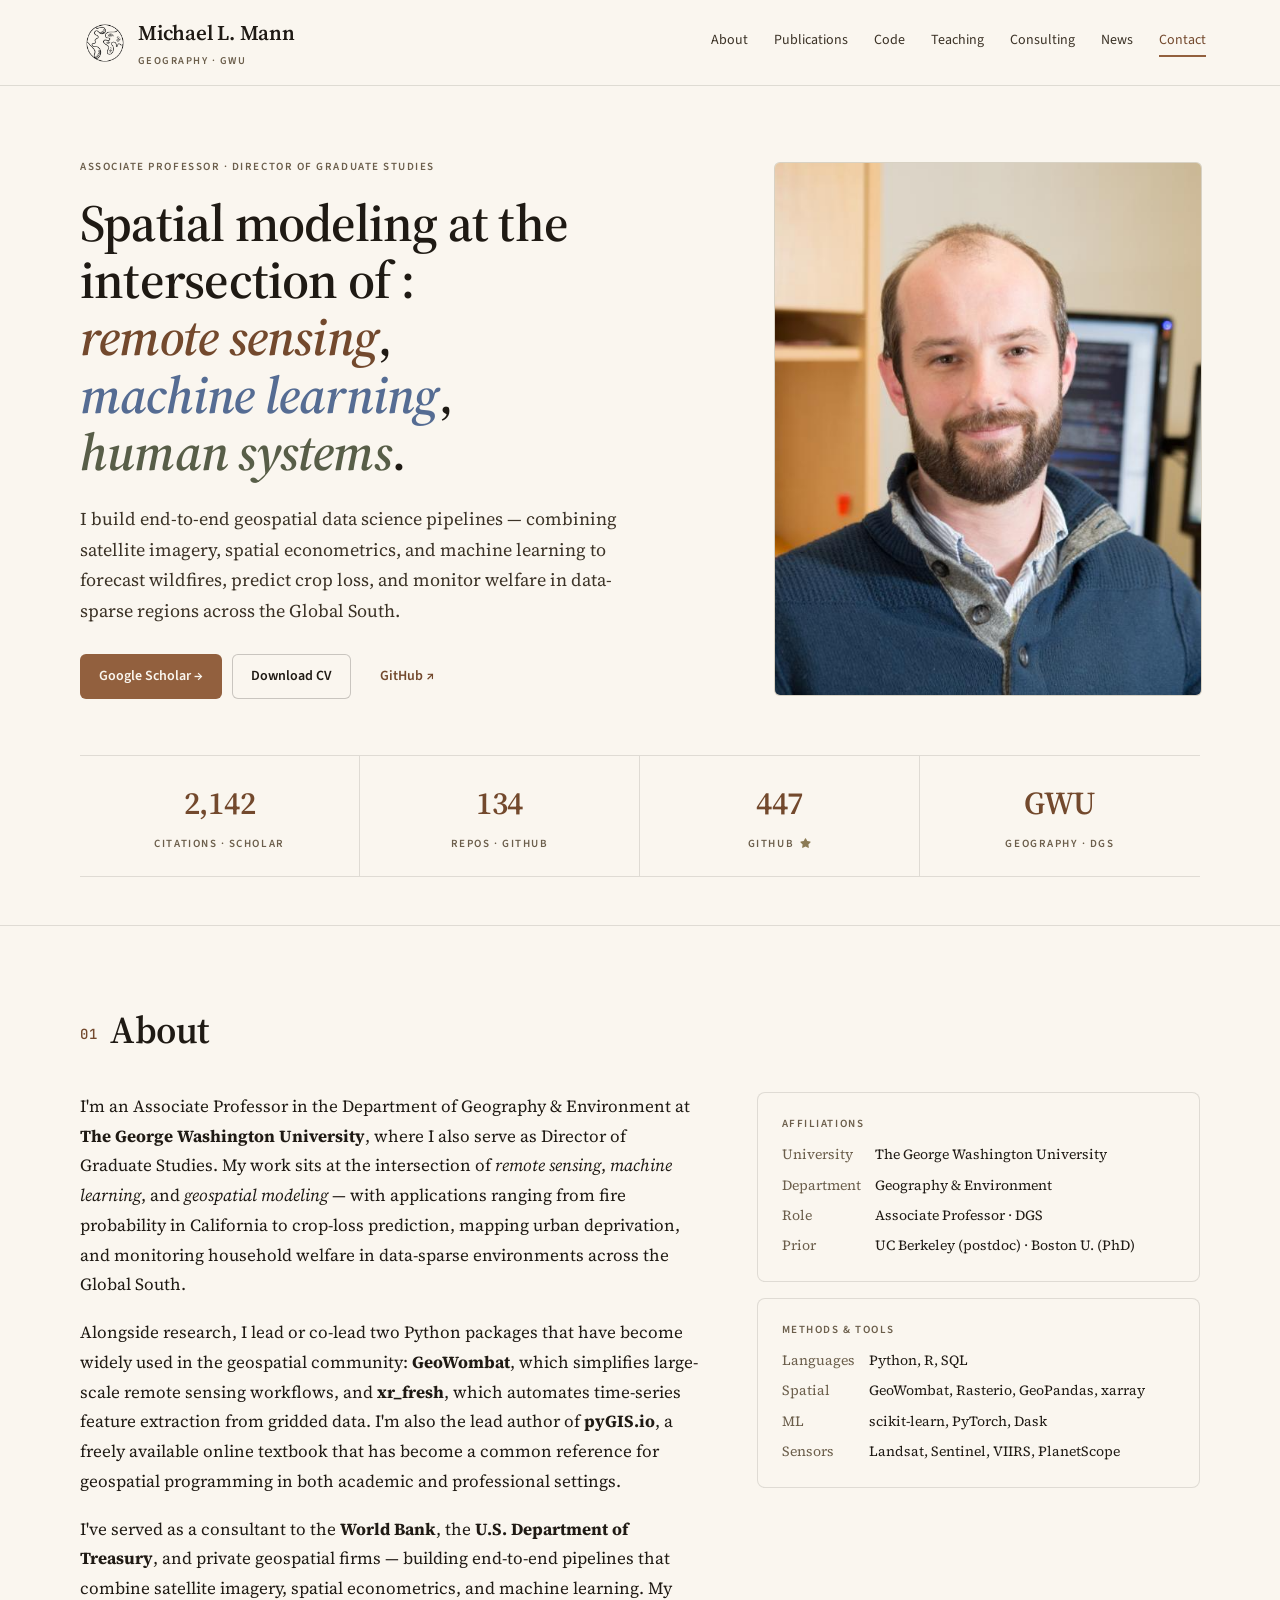
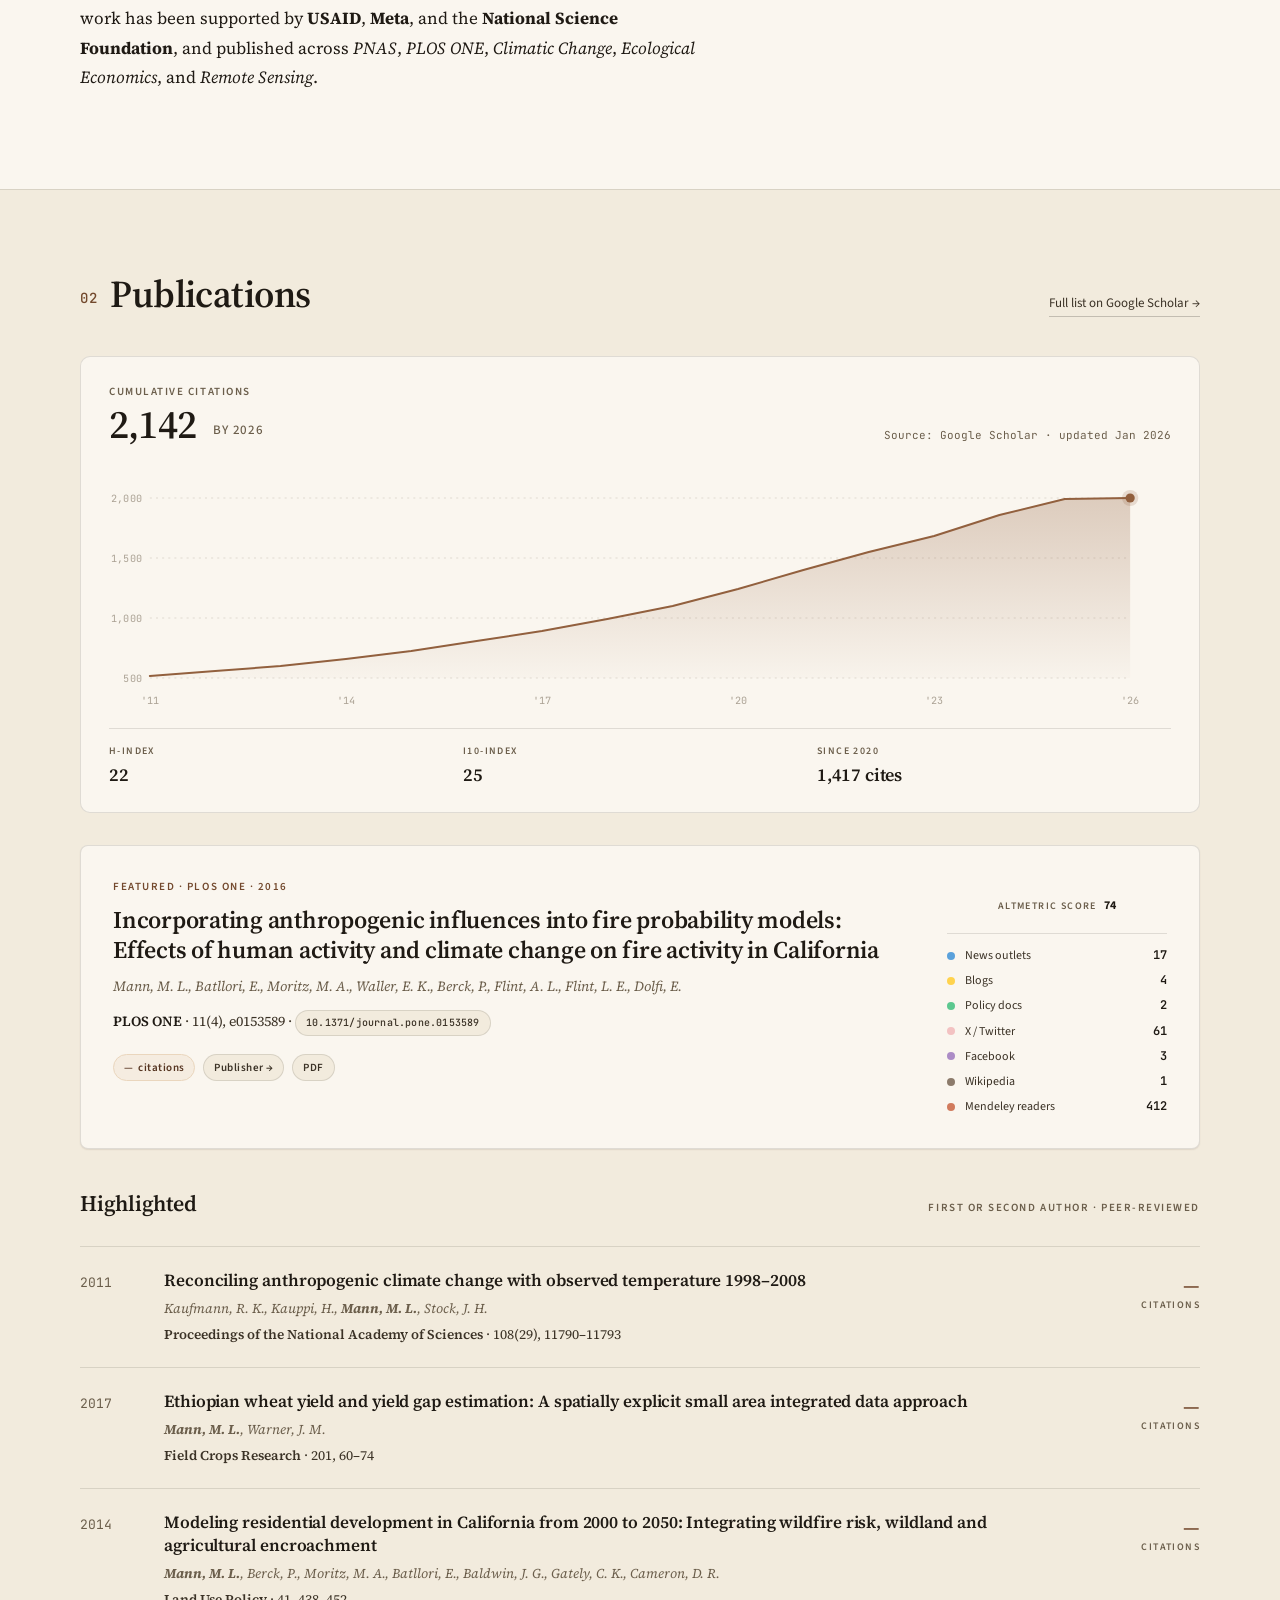
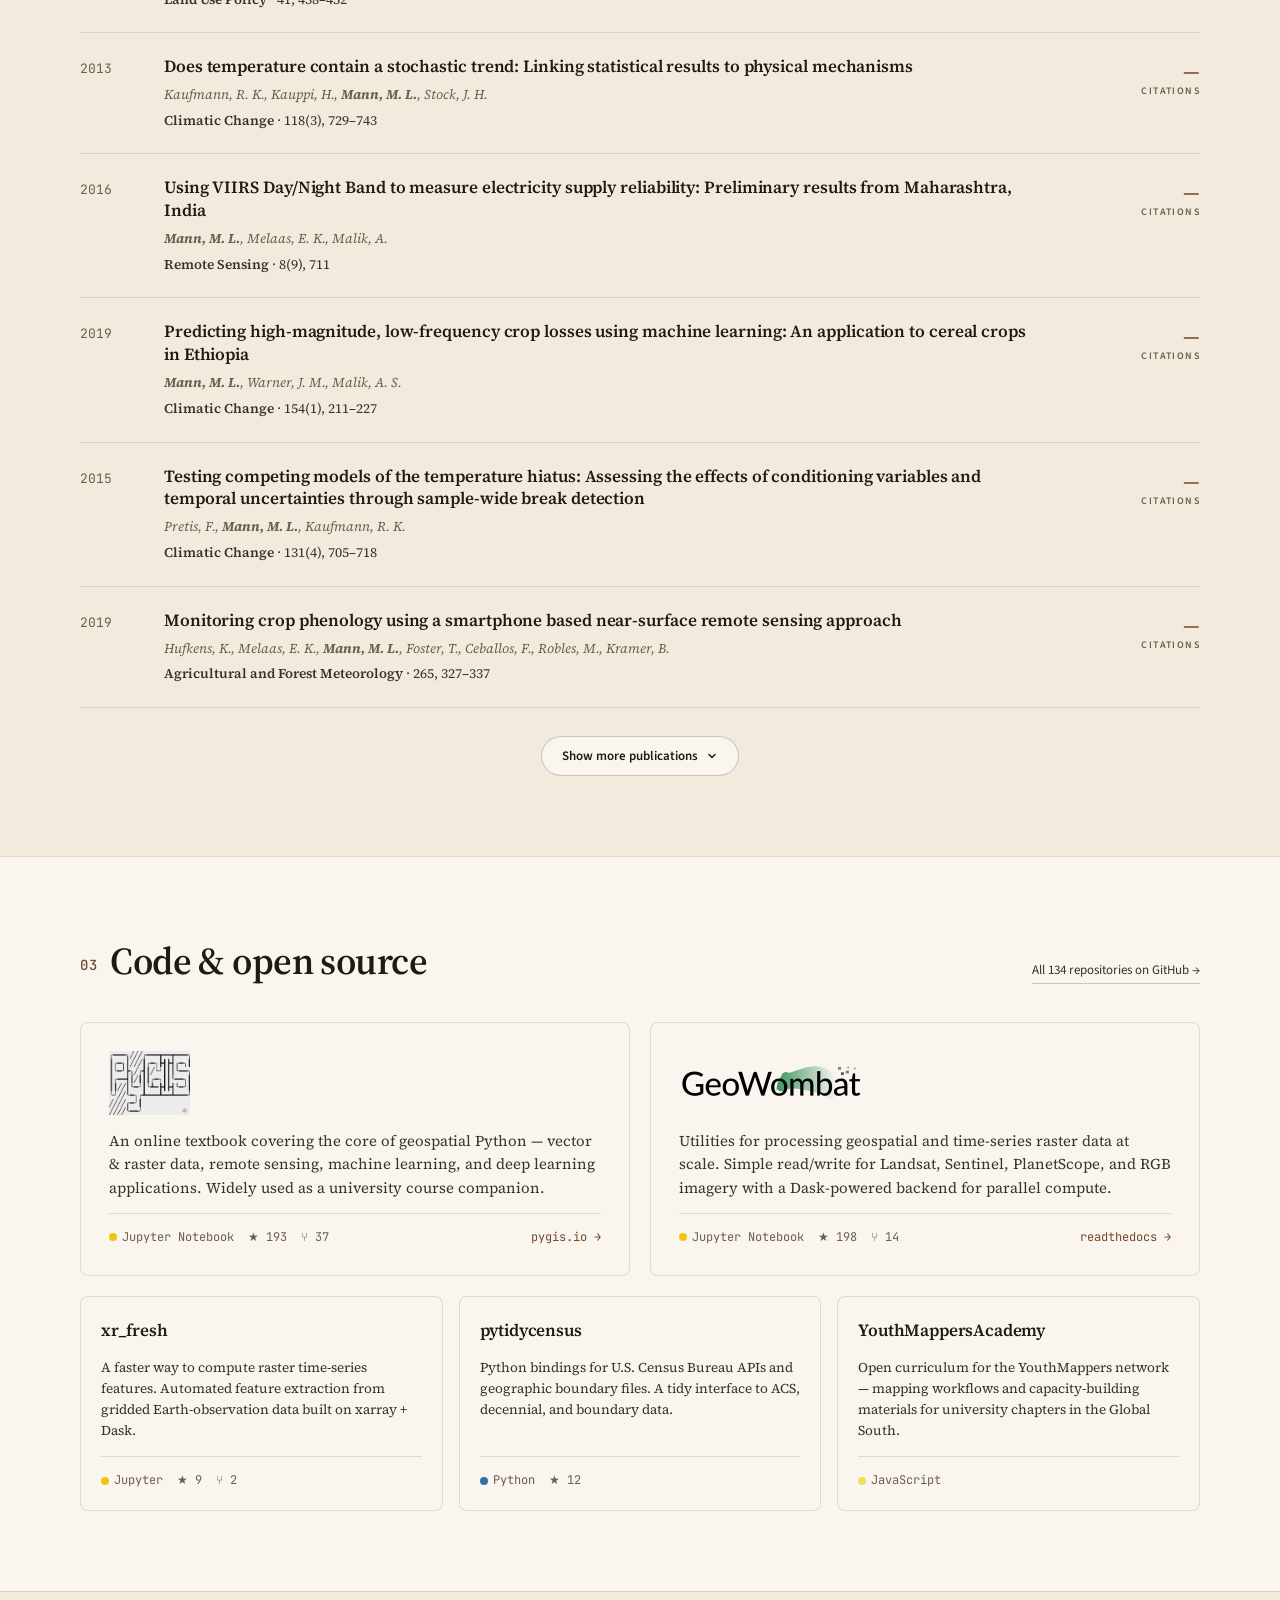
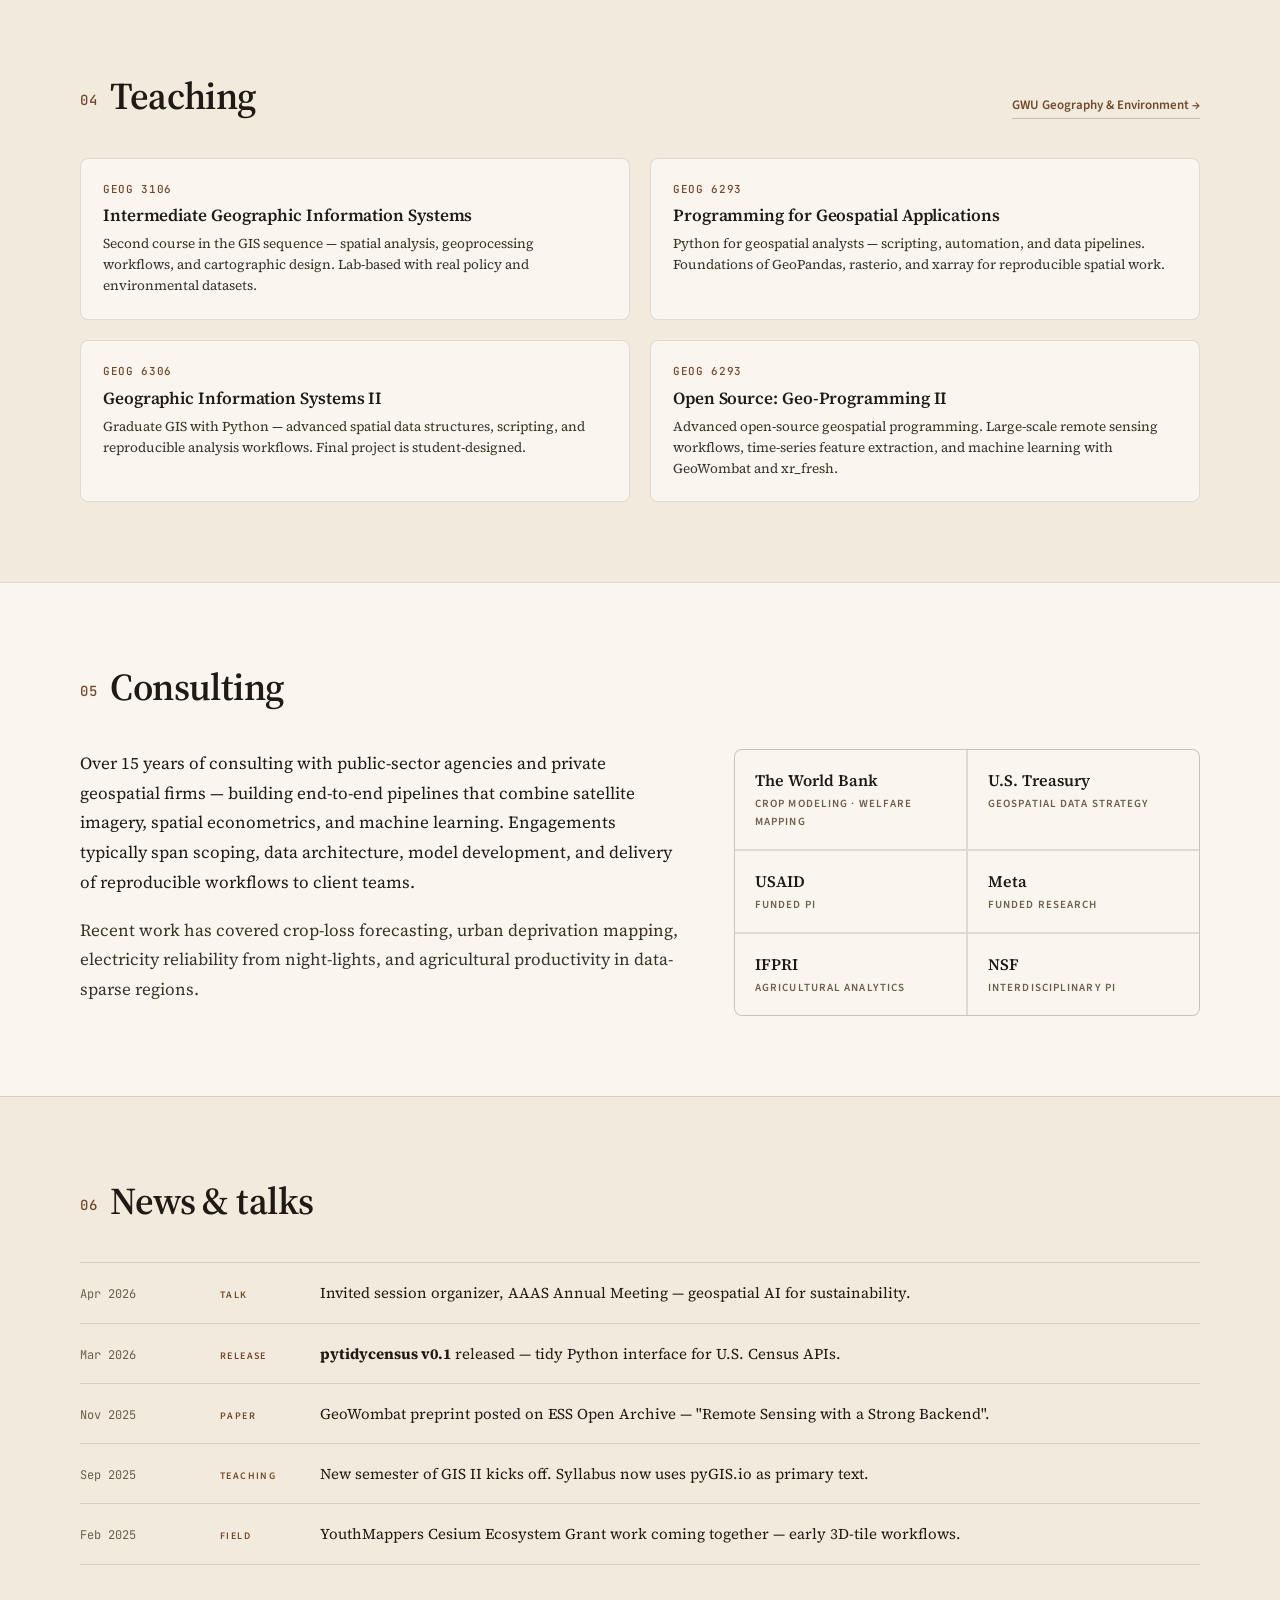
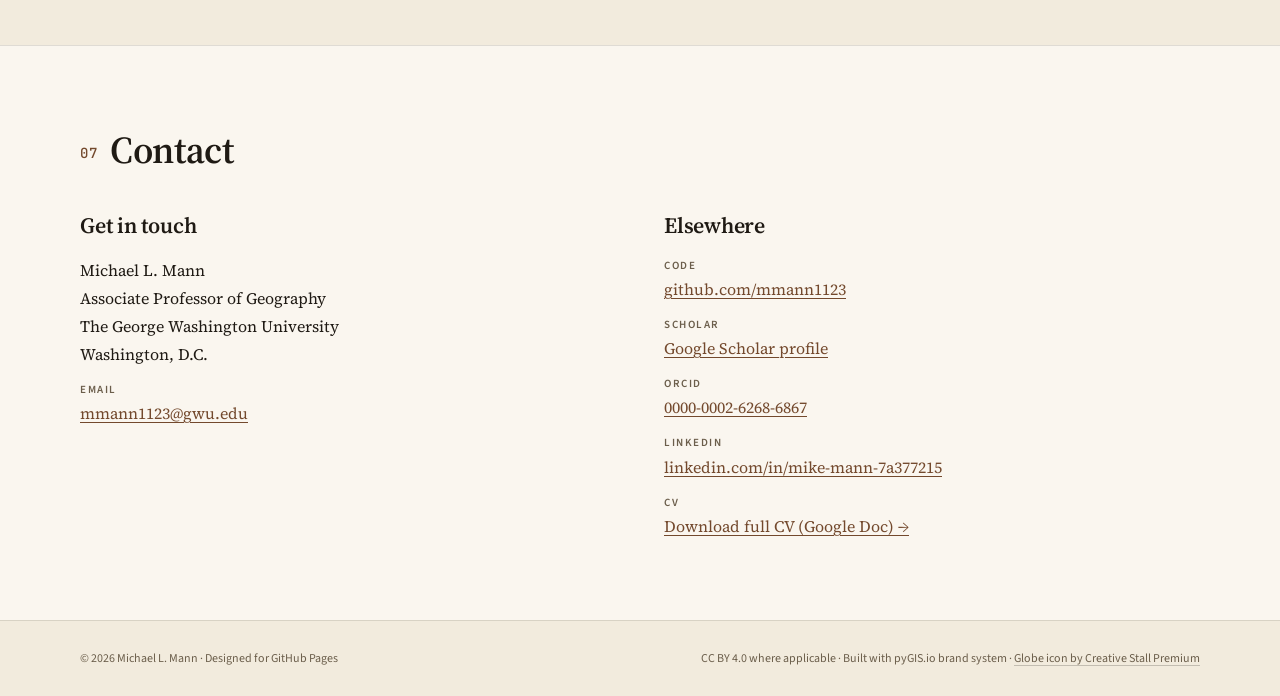
==== index.html @ 8b9b390a "fix title" ====
<!doctype html>
<html lang="en">
<head>
<meta charset="utf-8" />
<title>Michael L. Mann — Geography, GWU</title>
<meta name="viewport" content="width=device-width, initial-scale=1" />
<link rel="stylesheet" href="../colors_and_type.css" />
<link rel="icon" href="../assets/monogram-mm.svg" />
<style>
  html { scroll-behavior: smooth; scroll-padding-top: 80px; }
  body { margin: 0; background: var(--paper); color: var(--ink); }
  .container { max-width: 1120px; margin: 0 auto; padding: 0 32px; }

  /* --- Nav --- */
  header.site {
    position: sticky; top: 0; z-index: 20;
    background: rgba(250,246,239,0.92); backdrop-filter: blur(8px);
    border-bottom: 1px solid var(--border-1);
  }
  header.site .inner { display: flex; align-items: center; justify-content: space-between; padding: 16px 0 16px 12px; }
  .brand { font-family: var(--font-serif); font-weight: 600; font-size: 21px; letter-spacing: -0.01em; white-space: nowrap; display: inline-flex; align-items: center; gap: 14px; }
  .brand-globe { flex: none; color: var(--terracotta-600); }
  .brand small { display: block; font-family: var(--font-sans); font-size: 10.5px; letter-spacing: 0.14em; text-transform: uppercase; color: var(--fg-3); font-weight: 600; margin-top: 3px; }
  nav.primary { display: flex; gap: 26px; font-family: var(--font-sans); font-size: 14px; }
  nav.primary a { color: var(--ink-2); text-decoration: none; padding-bottom: 4px; border-bottom: 2px solid transparent; transition: color 160ms ease, border-color 160ms ease; }
  nav.primary a:hover { color: var(--brand); border-bottom-color: var(--brand); }
  nav.primary a.is-active { color: var(--terracotta-600); border-bottom-color: var(--terracotta-500); }

  /* --- Nav toggle (mobile burger) --- */
  .nav-toggle { display: none; background: transparent; border: 1px solid var(--border-2); border-radius: 6px; width: 40px; height: 40px; padding: 0; cursor: pointer; flex-direction: column; align-items: center; justify-content: center; gap: 5px; transition: background 140ms ease, border-color 140ms ease; }
  .nav-toggle:hover { background: var(--paper-2); border-color: var(--terracotta-300); }
  .nav-toggle-bar { display: block; width: 18px; height: 1.8px; background: var(--ink); border-radius: 2px; transition: transform 200ms ease, opacity 160ms ease; transform-origin: center; }
  .nav-toggle[aria-expanded="true"] .nav-toggle-bar:nth-child(1) { transform: translateY(6.8px) rotate(45deg); }
  .nav-toggle[aria-expanded="true"] .nav-toggle-bar:nth-child(2) { opacity: 0; }
  .nav-toggle[aria-expanded="true"] .nav-toggle-bar:nth-child(3) { transform: translateY(-6.8px) rotate(-45deg); }

  /* --- Hero --- */
  .hero { padding: 72px 0 48px; position: relative; overflow: hidden; }
  .hero-grid { display: grid; grid-template-columns: 1.5fr 1fr; gap: 56px; align-items: center; }
  .eyebrow { font-family: var(--font-sans); font-size: 11px; letter-spacing: 0.14em; text-transform: uppercase; color: var(--fg-3); font-weight: 600; margin-bottom: 18px; }
  .hero h1 { font-family: var(--font-serif); font-weight: 600; font-size: 52px; line-height: 1.1; letter-spacing: -0.015em; margin: 0 0 24px; max-width: 640px; }
  .hero h1 em { font-style: italic; color: var(--terracotta-600); }
  .hero h1 em.moss { color: var(--moss-500); }
  .hero .lead { font-family: var(--font-serif); font-size: 18px; line-height: 1.7; color: var(--ink-2); max-width: 560px; margin: 0 0 28px; }
  .cta-row { display: flex; gap: 10px; flex-wrap: wrap; }
  .btn { display: inline-flex; align-items: center; gap: 8px; font-family: var(--font-sans); font-weight: 600; font-size: 14px; padding: 10px 18px; border-radius: 6px; cursor: pointer; border: 1px solid transparent; text-decoration: none; white-space: nowrap; transition: all 140ms ease; }
  .btn.primary { background: var(--terracotta-500); color: var(--paper); }
  .btn.primary:hover { background: var(--terracotta-600); }
  .btn.secondary { background: var(--paper); color: var(--ink); border-color: var(--border-2); }
  .btn.secondary:hover { background: var(--paper-2); }
  .btn.ghost { background: transparent; color: var(--terracotta-600); }

  .portrait {
    width: 100%; aspect-ratio: 4/5; background: var(--paper-2); border: 1px solid var(--border-1);
    border-radius: 6px; position: relative; overflow: hidden;
  }
  .portrait img { width: 100%; height: 100%; object-fit: cover; object-position: center 25%; display: block; }

  /* Hero stats strip */
  .stats { display: grid; grid-template-columns: repeat(4, 1fr); gap: 0; border-top: 1px solid var(--border-1); border-bottom: 1px solid var(--border-1); margin-top: 56px; }
  .stat { padding: 22px 0; border-right: 1px solid var(--border-1); text-align: center; }
  .stat:last-child { border-right: 0; }
  .stat .n { font-family: var(--font-serif); font-weight: 600; font-size: 32px; color: var(--terracotta-600); letter-spacing: -0.01em; }
  .stat .l { font-family: var(--font-sans); font-size: 11px; letter-spacing: 0.14em; text-transform: uppercase; color: var(--fg-3); font-weight: 600; margin-top: 4px; display: inline-flex; align-items: center; gap: 6px; justify-content: center; }

  /* --- Section scaffold --- */
  section.band { padding: 80px 0; border-top: 1px solid var(--border-1); }
  section.band.alt { background: var(--paper-2); }
  .section-head { display: flex; align-items: baseline; justify-content: space-between; margin-bottom: 36px; gap: 24px; flex-wrap: wrap; }
  .section-head h2 { font-family: var(--font-serif); font-weight: 600; font-size: 38px; letter-spacing: -0.015em; margin: 0; }
  .section-head h2 .num { font-family: var(--font-mono); font-size: 14px; color: var(--terracotta-600); font-weight: 500; margin-right: 12px; vertical-align: middle; letter-spacing: 0.08em; }
  .section-head .sublink { font-family: var(--font-sans); font-size: 13px; color: var(--ink-2); text-decoration: none; border-bottom: 1px solid var(--border-2); padding-bottom: 2px; }

  /* --- About --- */
  .about-grid { display: grid; grid-template-columns: 1.4fr 1fr; gap: 56px; }
  .about p { font-family: var(--font-serif); font-size: 17px; line-height: 1.75; color: var(--ink); }
  .about p + p { margin-top: 18px; }
  .about aside { background: var(--paper); border: 1px solid var(--border-1); border-radius: 8px; padding: 24px; }
  .about aside h4 { font-family: var(--font-sans); font-size: 11px; letter-spacing: 0.14em; text-transform: uppercase; color: var(--fg-3); margin: 0 0 12px; font-weight: 600; }
  .about aside dl { margin: 0; display: grid; grid-template-columns: auto 1fr; gap: 8px 14px; font-family: var(--font-serif); font-size: 14px; }
  .about aside dt { color: var(--fg-3); white-space: nowrap; }
  .about aside dd { margin: 0; color: var(--ink); }
  .about aside + aside { margin-top: 16px; }

  /* --- Featured paper --- */
  .featured-paper {
    background: var(--paper); border: 1px solid var(--border-1); border-radius: 8px;
    padding: 32px; display: grid; grid-template-columns: 1fr 220px; gap: 32px; align-items: start;
    box-shadow: var(--shadow-1);
  }
  .altmetric-panel { display: flex; flex-direction: column; align-items: center; gap: 10px; padding-top: 4px; }
  .altmetric-panel .altmetric-embed { display: flex; justify-content: center; }
  .altmetric-panel .altmetric-cap { text-align: center; font-family: var(--font-sans); font-size: 10px; letter-spacing: 0.14em; text-transform: uppercase; color: var(--fg-3); margin-top: 4px; font-weight: 600; }
  .altmetric-panel .altmetric-cap b { color: var(--ink); font-weight: 700; font-size: 12px; letter-spacing: 0; margin-left: 4px; }
  .altmetric-break { list-style: none; margin: 8px 0 0; padding: 12px 0 0; width: 100%; border-top: 1px solid var(--border-1); display: flex; flex-direction: column; gap: 6px; }
  .altmetric-break li { display: grid; grid-template-columns: 10px 1fr auto; align-items: center; gap: 8px; font-family: var(--font-sans); font-size: 12px; color: var(--ink-2); }
  .altmetric-break .dot { width: 8px; height: 8px; border-radius: 50%; display: block; }
  .altmetric-break b { font-family: var(--font-mono); font-size: 12px; color: var(--ink); font-weight: 600; }
  .paper-meta { font-family: var(--font-sans); font-size: 11px; letter-spacing: 0.14em; text-transform: uppercase; color: var(--terracotta-600); font-weight: 600; margin-bottom: 10px; }
  .paper-title { font-family: var(--font-serif); font-weight: 600; font-size: 24px; line-height: 1.25; color: var(--ink); margin: 0 0 10px; letter-spacing: -0.01em; }
  .paper-authors { font-family: var(--font-serif); font-style: italic; font-size: 14px; color: var(--ink-3); margin-bottom: 12px; }
  .paper-venue { font-family: var(--font-serif); font-size: 14px; color: var(--ink-2); margin-bottom: 18px; }
  .paper-venue b { color: var(--ink); font-weight: 600; }
  .paper-actions { display: flex; gap: 8px; flex-wrap: wrap; }
  .pill { display: inline-flex; align-items: center; gap: 5px; padding: 4px 10px; border-radius: 999px; font-family: var(--font-sans); font-size: 11px; font-weight: 600; letter-spacing: 0.04em; border: 1px solid var(--border-1); background: var(--paper-2); color: var(--ink-2); text-decoration: none; }
  .pill.cite { background: var(--terracotta-50); color: var(--terracotta-700); border-color: var(--terracotta-100); }
  .pill.doi { font-family: var(--font-mono); font-weight: 500; font-size: 10px; letter-spacing: 0.02em; }

  /* Altmetric "donut" placeholder */
  .altmetric {
    width: 120px; height: 120px; margin: 0 auto;
    border-radius: 50%;
    background:
      conic-gradient(
        var(--terracotta-500) 0deg 95deg,
        var(--moss-500) 95deg 180deg,
        var(--ochre-300) 180deg 255deg,
        var(--clay-500) 255deg 315deg,
        var(--ink-3) 315deg 360deg
      );
    display: grid; place-items: center; position: relative;
  }
  .altmetric::after {
    content: ''; position: absolute; inset: 18px; border-radius: 50%; background: var(--paper);
  }
  .altmetric .score { position: relative; font-family: var(--font-serif); font-weight: 600; font-size: 26px; color: var(--ink); letter-spacing: -0.02em; }
  .altmetric-cap { text-align: center; font-family: var(--font-sans); font-size: 10px; letter-spacing: 0.14em; text-transform: uppercase; color: var(--fg-3); margin-top: 8px; font-weight: 600; }

  /* Citations chart */
  .cites-chart-wrap { background: var(--paper); border: 1px solid var(--border-1); border-radius: 10px; padding: 26px 28px 22px; margin-bottom: 32px; }
  .cites-chart-head { display: flex; justify-content: space-between; align-items: flex-end; margin-bottom: 14px; gap: 20px; }
  .cites-chart-eyebrow { font-family: var(--font-sans); font-size: 11px; letter-spacing: 0.14em; text-transform: uppercase; color: var(--fg-3); font-weight: 600; margin-bottom: 4px; }
  .cites-chart-total { font-family: var(--font-serif); font-weight: 600; font-size: 40px; color: var(--ink); letter-spacing: -0.02em; line-height: 1; }
  .cites-chart-total span { font-family: var(--font-sans); font-weight: 500; font-size: 13px; color: var(--fg-3); letter-spacing: 0.06em; text-transform: uppercase; margin-left: 10px; vertical-align: 4px; }
  .cites-chart-note { font-family: var(--font-mono); font-size: 11px; color: var(--fg-3); text-align: right; }
  .cites-chart { width: 100%; height: 260px; display: block; color: var(--ink-3); }
  .cites-chart-foot { display: grid; grid-template-columns: repeat(3, 1fr); gap: 0; border-top: 1px solid var(--border-1); padding-top: 14px; margin-top: 10px; }
  .cites-chart-foot .mile { display: flex; flex-direction: column; gap: 2px; }
  .cites-chart-foot .mile-n { font-family: var(--font-sans); font-size: 10px; letter-spacing: 0.14em; text-transform: uppercase; color: var(--fg-3); font-weight: 600; }
  .cites-chart-foot .mile-v { font-family: var(--font-serif); font-weight: 600; font-size: 18px; color: var(--ink); letter-spacing: -0.01em; }

  /* Publication list */
  .pub-list { margin-top: 28px; display: flex; flex-direction: column; gap: 0; border-top: 1px solid var(--border-1); }
  .pub { display: grid; grid-template-columns: 60px 1fr 140px; gap: 24px; padding: 22px 0; border-bottom: 1px solid var(--border-1); align-items: start; }
  .pub .yr { font-family: var(--font-mono); font-size: 13px; color: var(--fg-3); padding-top: 4px; }
  .pub .tt { font-family: var(--font-serif); font-weight: 600; font-size: 17px; line-height: 1.35; color: var(--ink); margin: 0 0 6px; letter-spacing: -0.005em; }
  .pub .tt a { color: inherit; text-decoration: none; border-bottom: 1px solid transparent; }
  .pub .tt a:hover { border-bottom-color: var(--terracotta-500); }
  .pub .au { font-family: var(--font-serif); font-style: italic; font-size: 13.5px; color: var(--ink-3); margin-bottom: 4px; }
  .pub .vn { font-family: var(--font-serif); font-size: 13.5px; color: var(--ink-2); }
  .pub .vn b { font-weight: 600; }
  .pub .right { text-align: right; display: flex; flex-direction: column; gap: 8px; align-items: flex-end; font-family: var(--font-sans); font-size: 12px; color: var(--ink-2); }
  .pub .right .cites { font-family: var(--font-serif); font-weight: 600; font-size: 20px; color: var(--terracotta-600); letter-spacing: -0.01em; }
  .pub .right .cites-l { font-size: 10px; letter-spacing: 0.14em; text-transform: uppercase; color: var(--fg-3); font-weight: 600; margin-top: -4px; }
  .pub .right .am { width: 28px; height: 28px; border-radius: 50%; background: conic-gradient(var(--terracotta-500) 0 40%, var(--moss-500) 40% 70%, var(--ochre-300) 70% 100%); position: relative; }
  .pub .right .am::after { content: ''; position: absolute; inset: 5px; border-radius: 50%; background: var(--paper); }

  /* --- Code / projects --- */
  .code-hero { display: grid; grid-template-columns: 1fr 1fr; gap: 20px; margin-bottom: 20px; }
  .proj-card { background: var(--paper); border: 1px solid var(--border-1); border-radius: 8px; padding: 24px; display: flex; flex-direction: column; gap: 14px; transition: transform 140ms ease, box-shadow 140ms ease; }
  .proj-card:hover { transform: translateY(-2px); box-shadow: var(--shadow-2); }
  .proj-card.feat { grid-row: span 1; padding: 28px; }
  .proj-logo { height: 64px; display: flex; align-items: center; }
  .proj-logo img { max-height: 64px; max-width: 240px; }
  .proj-name { font-family: var(--font-serif); font-weight: 600; font-size: 22px; letter-spacing: -0.01em; color: var(--ink); }
  .proj-desc { font-family: var(--font-serif); font-size: 15px; line-height: 1.55; color: var(--ink-2); }
  .proj-meta { display: flex; gap: 14px; font-family: var(--font-mono); font-size: 12px; color: var(--ink-3); border-top: 1px solid var(--border-1); padding-top: 14px; margin-top: auto; }
  .proj-meta .met { display: inline-flex; align-items: center; gap: 5px; }
  .proj-meta svg { color: var(--ochre-400); }
  .lang-dot { width: 8px; height: 8px; border-radius: 50%; display: inline-block; }
  .proj-grid { display: grid; grid-template-columns: repeat(3, 1fr); gap: 16px; }
  .proj-grid .proj-card { padding: 20px; }
  .proj-grid .proj-name { font-size: 17px; }
  .proj-grid .proj-desc { font-size: 13.5px; }

  /* --- Teaching --- */
  .teaching-link .sublink { color: var(--terracotta-600); font-family: var(--font-sans); font-size: 13px; font-weight: 600; }
  .teaching-link .course { transition: transform 140ms ease, box-shadow 140ms ease, border-color 140ms ease; }
  .teaching-link:hover .course { border-color: var(--terracotta-300); box-shadow: var(--shadow-1); }
  .teaching-link:hover h2 { color: var(--terracotta-600); }
  .teach-grid { display: grid; grid-template-columns: repeat(2, 1fr); gap: 20px; }
  .course { padding: 22px; border: 1px solid var(--border-1); border-radius: 8px; background: var(--paper); }
  .course .code { font-family: var(--font-mono); font-size: 11px; color: var(--terracotta-600); letter-spacing: 0.06em; margin-bottom: 6px; font-weight: 500; }
  .course h4 { font-family: var(--font-serif); font-weight: 600; font-size: 17px; color: var(--ink); margin: 0 0 8px; letter-spacing: -0.005em; }
  .course p { font-family: var(--font-serif); font-size: 13.5px; line-height: 1.55; color: var(--ink-2); margin: 0; }

  /* --- Consulting --- */
  .consult-grid { display: grid; grid-template-columns: 1.3fr 1fr; gap: 48px; align-items: start; }
  .clients { display: grid; grid-template-columns: repeat(2, 1fr); gap: 2px; background: var(--border-1); border: 1px solid var(--border-1); border-radius: 8px; overflow: hidden; }
  .client { background: var(--paper); padding: 18px 20px; }
  .client .org { font-family: var(--font-serif); font-weight: 600; font-size: 16px; color: var(--ink); margin-bottom: 2px; }
  .client .role { font-family: var(--font-sans); font-size: 11px; letter-spacing: 0.1em; text-transform: uppercase; color: var(--fg-3); font-weight: 600; }

  /* --- News --- */
  .news-list { display: flex; flex-direction: column; }
  .news-item { display: grid; grid-template-columns: 120px 80px 1fr; gap: 20px; padding: 18px 0; border-bottom: 1px solid var(--border-1); align-items: baseline; }
  .news-item:first-child { border-top: 1px solid var(--border-1); }
  .news-item .date { font-family: var(--font-mono); font-size: 12px; color: var(--ink-3); }
  .news-item .kind { font-family: var(--font-sans); font-size: 10px; letter-spacing: 0.14em; text-transform: uppercase; color: var(--terracotta-600); font-weight: 600; }
  .news-item .txt { font-family: var(--font-serif); font-size: 15px; line-height: 1.55; color: var(--ink); }

  /* --- Contact --- */
  .contact-grid { display: grid; grid-template-columns: 1fr 1fr; gap: 48px; }
  .contact h3 { font-family: var(--font-serif); font-weight: 600; font-size: 22px; margin: 0 0 16px; letter-spacing: -0.01em; }
  .contact-lines { font-family: var(--font-serif); font-size: 16px; line-height: 1.75; color: var(--ink); }
  .contact-lines a { color: var(--terracotta-600); }
  .contact-lines .lab { font-family: var(--font-sans); font-size: 11px; letter-spacing: 0.14em; text-transform: uppercase; color: var(--fg-3); font-weight: 600; display: block; margin-top: 12px; }

  /* --- Footer --- */
  footer.site { border-top: 1px solid var(--border-1); background: var(--paper-2); padding: 28px 0; font-family: var(--font-sans); font-size: 12px; color: var(--fg-3); }
  footer.site .inner { display: flex; justify-content: space-between; align-items: center; gap: 20px; flex-wrap: wrap; }

  /* ======== RESPONSIVE ======== */

  /* Tablet ≤ 980px */
  @media (max-width: 980px) {
    .container { padding: 0 24px; }
    .nav-toggle { display: inline-flex; }
    nav.primary {
      position: absolute; top: 100%; left: 0; right: 0;
      flex-direction: column; gap: 0; padding: 8px 0 12px;
      background: rgba(250,246,239,0.98); backdrop-filter: blur(8px);
      border-bottom: 1px solid var(--border-1);
      transform: translateY(-12px); opacity: 0; pointer-events: none;
      transition: transform 220ms ease, opacity 180ms ease;
      font-size: 15px;
      box-shadow: var(--shadow-1);
    }
    nav.primary a {
      padding: 14px 32px; border-bottom: 1px solid var(--border-1); border-right: 0;
    }
    nav.primary a:last-child { border-bottom: 0; }
    nav.primary a:hover { border-bottom-color: var(--border-1); background: var(--paper-2); }
    header.site { position: sticky; }
    header.site .inner { position: relative; }
    header.site.is-open nav.primary { transform: translateY(0); opacity: 1; pointer-events: auto; }
    .hero { padding: 56px 0 40px; }
    .hero-grid { grid-template-columns: 1.3fr 1fr; gap: 36px; }
    .hero h1 { font-size: 44px !important; }
    .section-head h2 { font-size: 30px; }
    .featured-paper { grid-template-columns: 1fr 180px; gap: 24px; padding: 26px; }
    .about-grid { grid-template-columns: 1.2fr 1fr; gap: 36px; }
    .consult-grid { grid-template-columns: 1fr; gap: 32px; }
    .code-hero { grid-template-columns: 1fr 1fr; }
    .proj-grid { grid-template-columns: repeat(2, 1fr); }
    .teach-grid { grid-template-columns: repeat(2, 1fr); }
    .contact-grid { grid-template-columns: 1fr; }
    .cites-chart-total { font-size: 32px; }
    .cites-chart { height: 220px; }
  }

  /* Phone ≤ 680px */
  @media (max-width: 680px) {
    .container { padding: 0 20px; }
    header.site .inner { padding: 12px 0 12px 8px; }
    .brand { font-size: 17px; gap: 10px; }
    .brand small { font-size: 9.5px; letter-spacing: 0.12em; margin-top: 2px; }
    .brand-globe { width: 32px; height: 32px; }
    nav.primary a { padding: 14px 24px; font-size: 15px; }
    .hero { padding: 40px 0 32px; }
    .hero-grid { grid-template-columns: 1fr; gap: 28px; }
    .hero h1 { font-size: 34px !important; line-height: 1.15; }
    .hero .lead { font-size: 16px; }
    .portrait { max-width: 280px; margin: 0 auto; }
    .cta-row { gap: 8px; }
    .btn { padding: 9px 14px; font-size: 13px; }

    .stats { grid-template-columns: repeat(2, 1fr); margin-top: 36px; }
    .stat:nth-child(2) { border-right: 0; }
    .stat:nth-child(-n+2) { border-bottom: 1px solid var(--border-1); }
    .stat .n { font-size: 26px; }

    section.band { padding: 56px 0; }
    .section-head { margin-bottom: 24px; gap: 12px; }
    .section-head h2 { font-size: 26px; }
    .section-head .sublink { font-size: 12px; }

    .about-grid { grid-template-columns: 1fr; gap: 28px; }
    .about p { font-size: 16px; line-height: 1.7; }

    /* Cumulative citations chart */
    .cites-chart-wrap { padding: 20px 18px 16px; }
    .cites-chart-head { flex-direction: column; align-items: flex-start; gap: 6px; margin-bottom: 10px; }
    .cites-chart-total { font-size: 30px; }
    .cites-chart-note { text-align: left; font-size: 10px; }
    .cites-chart { height: 180px; }
    .cites-chart-foot { grid-template-columns: repeat(3, 1fr); gap: 0; }
    .cites-chart-foot .mile-v { font-size: 15px; }
    .cites-chart-foot .mile-n { font-size: 9px; }

    /* Featured paper → stack */
    .featured-paper { grid-template-columns: 1fr; gap: 20px; padding: 22px; }
    .paper-title { font-size: 20px; }
    .altmetric-panel { align-items: flex-start; }
    .altmetric-break { max-width: 100%; }

    /* Publication rows → stack */
    .pub { grid-template-columns: 1fr; gap: 6px; padding: 18px 0; }
    .pub .yr { padding-top: 0; font-size: 12px; }
    .pub .tt { font-size: 16px; }
    .pub .au, .pub .vn { font-size: 13px; }
    .pub .right { text-align: left; align-items: flex-start; flex-direction: row; gap: 16px; margin-top: 4px; }
    .pub .right .cites-l { margin-top: 0; }

    /* Code */
    .code-hero { grid-template-columns: 1fr; gap: 12px; }
    .proj-grid { grid-template-columns: 1fr; }
    .proj-card { padding: 20px; }
    .proj-card.feat { padding: 22px; }
    .proj-logo { height: 52px; }
    .proj-logo img { max-height: 52px; max-width: 200px; }

    /* Teaching */
    .teach-grid { grid-template-columns: 1fr; gap: 14px; }

    /* Consulting */
    .consult-grid { grid-template-columns: 1fr; gap: 28px; }
    .clients { grid-template-columns: 1fr; }

    /* Contact */
    .contact-grid { grid-template-columns: 1fr; gap: 28px; }

    /* Footer */
    footer.site .inner { flex-direction: column; align-items: flex-start; gap: 12px; }
  }

  /* Very small ≤ 380px */
  @media (max-width: 380px) {
    .hero h1 { font-size: 28px !important; }
    .stats { grid-template-columns: 1fr; }
    .stat { border-right: 0; border-bottom: 1px solid var(--border-1); }
    .stat:last-child { border-bottom: 0; }
    .cites-chart-foot { grid-template-columns: repeat(2, 1fr); row-gap: 12px; }
  }
</style>
</head>
<body>

<!-- =============== HEADER =============== -->
<header class="site">
  <div class="container inner">
    <a href="#top" class="brand" style="text-decoration:none;color:inherit;">
      <img class="brand-globe" src="../assets/brand-globe.png?v=2" width="38" height="38" alt="" aria-hidden="true" title="Globe icon by Creative Stall Premium (Flaticon)" />
      <span>
        Michael L. Mann
        <small>Geography · GWU</small>
      </span>
    </a>
    <button class="nav-toggle" type="button" aria-label="Toggle navigation" aria-expanded="false" aria-controls="primary-nav">
      <span class="nav-toggle-bar"></span>
      <span class="nav-toggle-bar"></span>
      <span class="nav-toggle-bar"></span>
    </button>
    <nav class="primary" id="primary-nav">
      <a href="#about">About</a>
      <a href="#publications">Publications</a>
      <a href="#code">Code</a>
      <a href="#teaching">Teaching</a>
      <a href="#consulting">Consulting</a>
      <a href="#news">News</a>
      <a href="#contact">Contact</a>
    </nav>
  </div>
</header>

<!-- =============== HERO =============== -->
<section class="hero" id="top">
  <div class="container hero-grid">
    <div>
      <div class="eyebrow">Associate Professor · Director of Graduate Studies</div>
      <h1 style="font-size: 52px;">Spatial modeling at the intersection of :<br/><em>remote sensing</em>,<br/><em class="moss" style="color: rgb(85, 108, 147);">machine learning</em>,<br/><em style="color: var(--moss-500);">human systems</em>.</h1>
      <p class="lead">I build end-to-end geospatial data science pipelines — combining satellite imagery, spatial econometrics, and machine learning to forecast wildfires, predict crop loss, and monitor welfare in data-sparse regions across the Global South.</p>
      <div class="cta-row">
        <a class="btn primary" href="https://scholar.google.com/citations?user=C4ngKawAAAAJ" target="_blank" rel="noopener">Google Scholar →</a>
        <a class="btn secondary" href="https://docs.google.com/document/d/1pO44-gY7WGI0RAayAobPh0ji7NgVJ0j-/edit?usp=sharing" target="_blank" rel="noopener">Download CV</a>
        <a class="btn ghost" href="https://github.com/mmann1123" target="_blank" rel="noopener">GitHub ↗</a>
      </div>
    </div>
    <div class="portrait" aria-label="Michael L. Mann portrait"><img src="../assets/portrait.png" alt="Michael L. Mann" /></div>
  </div>

  <div class="container">
    <div class="stats">
      <div class="stat"><div class="n">2,142</div><div class="l">Citations · Scholar</div></div>
      <div class="stat"><div class="n"><span class="js-gh-repos">134</span></div><div class="l">Repos · GitHub</div></div>
      <div class="stat"><div class="n"><span class="js-gh-stars">447</span></div><div class="l">GitHub <svg width="11" height="11" viewBox="0 0 16 16" fill="currentColor" aria-hidden="true" style="color:var(--ochre-400);"><path d="M8 .25a.75.75 0 0 1 .673.418l1.882 3.815 4.21.612a.75.75 0 0 1 .416 1.279l-3.046 2.97.719 4.192a.75.75 0 0 1-1.088.791L8 12.347l-3.766 1.98a.75.75 0 0 1-1.088-.79l.72-4.194L.818 6.374a.75.75 0 0 1 .416-1.28l4.21-.611L7.327.668A.75.75 0 0 1 8 .25Z"/></svg></div></div>
      <div class="stat"><div class="n">GWU</div><div class="l">Geography · DGS</div></div>
    </div>
  </div>
</section>

<!-- =============== ABOUT =============== -->
<section class="band" id="about">
  <div class="container">
    <div class="section-head">
      <h2><span class="num">01</span>About</h2>
    </div>
    <div class="about-grid about">
      <div>
        <p>I'm an Associate Professor in the Department of Geography &amp; Environment at <b>The George Washington University</b>, where I also serve as Director of Graduate Studies. My work sits at the intersection of <em>remote sensing</em>, <em>machine learning</em>, and <em>geospatial modeling</em> — with applications ranging from fire probability in California to crop-loss prediction, mapping urban deprivation, and monitoring household welfare in data-sparse environments across the Global South.</p>
        <p>Alongside research, I lead or co-lead two Python packages that have become widely used in the geospatial community: <b>GeoWombat</b>, which simplifies large-scale remote sensing workflows, and <b>xr_fresh</b>, which automates time-series feature extraction from gridded data. I'm also the lead author of <b>pyGIS.io</b>, a freely available online textbook that has become a common reference for geospatial programming in both academic and professional settings.</p>
        <p>I've served as a consultant to the <b>World Bank</b>, the <b>U.S. Department of Treasury</b>, and private geospatial firms — building end-to-end pipelines that combine satellite imagery, spatial econometrics, and machine learning. My work has been supported by <b>USAID</b>, <b>Meta</b>, and the <b>National Science Foundation</b>, and published across <i>PNAS</i>, <i>PLOS ONE</i>, <i>Climatic Change</i>, <i>Ecological Economics</i>, and <i>Remote Sensing</i>.</p>
      </div>
      <div>
        <aside>
          <h4>Affiliations</h4>
          <dl>
            <dt>University</dt><dd>The George Washington University</dd>
            <dt>Department</dt><dd>Geography &amp; Environment</dd>
            <dt>Role</dt><dd>Associate Professor · DGS</dd>
            <dt>Prior</dt><dd>UC Berkeley (postdoc) · Boston U. (PhD)</dd>
          </dl>
        </aside>
        <aside>
          <h4>Methods &amp; tools</h4>
          <dl>
            <dt>Languages</dt><dd>Python, R, SQL</dd>
            <dt>Spatial</dt><dd>GeoWombat, Rasterio, GeoPandas, xarray</dd>
            <dt>ML</dt><dd>scikit-learn, PyTorch, Dask</dd>
            <dt>Sensors</dt><dd>Landsat, Sentinel, VIIRS, PlanetScope</dd>
          </dl>
        </aside>
      </div>
    </div>
  </div>
</section>

<!-- =============== PUBLICATIONS =============== -->
<section class="band alt" id="publications">
  <div class="container">
    <div class="section-head">
      <h2><span class="num">02</span>Publications</h2>
      <a class="sublink" href="https://scholar.google.com/citations?user=C4ngKawAAAAJ" target="_blank" rel="noopener">Full list on Google Scholar →</a>
    </div>

    <!-- CITATIONS CHART -->
    <div class="cites-chart-wrap">
      <div class="cites-chart-head">
        <div>
          <div class="cites-chart-eyebrow">Cumulative citations</div>
          <div class="cites-chart-total">2,142 <span>by 2026</span></div>
        </div>
        <div class="cites-chart-note">Source: Google Scholar · updated Jan 2026</div>
      </div>
      <svg class="cites-chart" viewBox="0 0 1040 260" preserveAspectRatio="none" aria-hidden="true">
        <defs>
          <linearGradient id="citesFill" x1="0" y1="0" x2="0" y2="1">
            <stop offset="0%"  stop-color="var(--terracotta-500)" stop-opacity="0.28"/>
            <stop offset="100%" stop-color="var(--terracotta-500)" stop-opacity="0.02"/>
          </linearGradient>
        </defs>
        <!-- gridlines -->
        <g class="grid" stroke="currentColor" stroke-width="0.5" stroke-dasharray="2 4" opacity="0.35">
          <line x1="40" x2="1000" y1="40"  y2="40"/>
          <line x1="40" x2="1000" y1="100" y2="100"/>
          <line x1="40" x2="1000" y1="160" y2="160"/>
          <line x1="40" x2="1000" y1="220" y2="220"/>
        </g>
        <!-- y labels -->
        <g class="ylab" font-family="var(--font-mono)" font-size="10" fill="currentColor" opacity="0.55">
          <text x="32" y="44"  text-anchor="end">2,000</text>
          <text x="32" y="104" text-anchor="end">1,500</text>
          <text x="32" y="164" text-anchor="end">1,000</text>
          <text x="32" y="224" text-anchor="end">500</text>
        </g>
        <!-- Cumulative series: 25, 85, 145, 225, 325, 440, 560, 705, 865, 1070, 1295, 1515, 1710, 1940, 2135, 2142 -->
        <!-- x: 40 + i*64, y: 220 - (v/2142)*180 (baseline y=220, top y=40) -->
        <!-- Area path -->
        <path class="cites-area"
              d="M 40,220
                 L 40,218 104,213 168,208 232,201 296,193 360,183 424,173 488,161 552,148 616,131 680,112 744,94 808,78 872,57 936,41 1000,40
                 L 1000,220 Z"
              fill="url(#citesFill)"/>
        <!-- Stroke path -->
        <path class="cites-line"
              d="M 40,218 L 104,213 168,208 232,201 296,193 360,183 424,173 488,161 552,148 616,131 680,112 744,94 808,78 872,57 936,41 1000,40"
              fill="none" stroke="var(--terracotta-500)" stroke-width="2"
              stroke-linecap="round" stroke-linejoin="round"/>
        <!-- End dot -->
        <circle cx="1000" cy="40" r="4.5" fill="var(--terracotta-500)"/>
        <circle cx="1000" cy="40" r="8" fill="var(--terracotta-500)" opacity="0.18"/>
        <!-- x labels -->
        <g class="xlab" font-family="var(--font-mono)" font-size="10" fill="currentColor" opacity="0.55">
          <text x="40"   y="246" text-anchor="middle">'11</text>
          <text x="232"  y="246" text-anchor="middle">'14</text>
          <text x="424"  y="246" text-anchor="middle">'17</text>
          <text x="616"  y="246" text-anchor="middle">'20</text>
          <text x="808"  y="246" text-anchor="middle">'23</text>
          <text x="1000" y="246" text-anchor="middle">'26</text>
        </g>
      </svg>
      <div class="cites-chart-foot">
        <div class="mile"><span class="mile-n">h-index</span><span class="mile-v">22</span></div>
        <div class="mile"><span class="mile-n">i10-index</span><span class="mile-v">25</span></div>
        <div class="mile"><span class="mile-n">Since 2020</span><span class="mile-v">1,417 cites</span></div>
      </div>
    </div>

    <!-- FEATURED -->
    <div class="featured-paper" data-doi="10.1371/journal.pone.0153589">
      <div>
        <div class="paper-meta">Featured · PLOS ONE · 2016</div>
        <h3 class="paper-title">Incorporating anthropogenic influences into fire probability models: Effects of human activity and climate change on fire activity in California</h3>
        <div class="paper-authors">Mann, M. L., Batllori, E., Moritz, M. A., Waller, E. K., Berck, P., Flint, A. L., Flint, L. E., Dolfi, E.</div>
        <div class="paper-venue"><b>PLOS ONE</b> · 11(4), e0153589 · <span class="pill doi">10.1371/journal.pone.0153589</span></div>
        <div class="paper-actions">
          <a class="pill cite"><span class="js-cites">…</span> citations</a>
          <a class="pill" href="https://journals.plos.org/plosone/article?id=10.1371/journal.pone.0153589" target="_blank" rel="noopener">Publisher →</a>
          <a class="pill" href="https://journals.plos.org/plosone/article/file?id=10.1371/journal.pone.0153589&type=printable" target="_blank" rel="noopener">PDF</a>
        </div>
      </div>
      <div class="altmetric-panel">
        <div class="altmetric-embed" data-badge-type="donut" data-badge-popover="left" data-doi="10.1371/journal.pone.0153589"></div>
        <div class="altmetric-cap">Altmetric score <b>74</b></div>
        <ul class="altmetric-break">
          <li><span class="dot" style="background:#5aa1db"></span>News outlets<b>17</b></li>
          <li><span class="dot" style="background:#ffd34e"></span>Blogs<b>4</b></li>
          <li><span class="dot" style="background:#5cc88f"></span>Policy docs<b>2</b></li>
          <li><span class="dot" style="background:#f3c2c2"></span>X / Twitter<b>61</b></li>
          <li><span class="dot" style="background:#ac8cc6"></span>Facebook<b>3</b></li>
          <li><span class="dot" style="background:#8c7b6b"></span>Wikipedia<b>1</b></li>
          <li><span class="dot" style="background:#d17b5d"></span>Mendeley readers<b>412</b></li>
        </ul>
      </div>
    </div>

    <!-- LIST -->
    <div class="section-head" style="margin-top: 40px; margin-bottom: 16px;">
      <h3 style="font-family: var(--font-serif); font-weight: 600; font-size: 22px; margin: 0; letter-spacing: -0.01em;">Highlighted</h3>
      <span style="font-family: var(--font-sans); font-size: 11px; letter-spacing: 0.14em; text-transform: uppercase; color: var(--fg-3); font-weight: 600;">First or second author · peer-reviewed</span>
    </div>
    <div class="pub-list">

      <article class="pub" data-doi="10.1073/pnas.1102467108">
        <div class="yr">2011</div>
        <div>
          <h3 class="tt"><a href="https://www.pnas.org/doi/10.1073/pnas.1102467108" target="_blank">Reconciling anthropogenic climate change with observed temperature 1998–2008</a></h3>
          <div class="au">Kaufmann, R. K., Kauppi, H., <b>Mann, M. L.</b>, Stock, J. H.</div>
          <div class="vn"><b>Proceedings of the National Academy of Sciences</b> · 108(29), 11790–11793</div>
        </div>
        <div class="right">
          <div><span class="cites js-cites">…</span><div class="cites-l">Citations</div></div>
          <div class="altmetric-embed" data-badge-type="donut" data-badge-popover="left" data-doi="10.1073/pnas.1102467108"></div>
        </div>
      </article>

      <article class="pub" data-doi="10.1016/j.fcr.2016.10.014">
        <div class="yr">2017</div>
        <div>
          <h3 class="tt"><a href="https://doi.org/10.1016/j.fcr.2016.10.014" target="_blank">Ethiopian wheat yield and yield gap estimation: A spatially explicit small area integrated data approach</a></h3>
          <div class="au"><b>Mann, M. L.</b>, Warner, J. M.</div>
          <div class="vn"><b>Field Crops Research</b> · 201, 60–74</div>
        </div>
        <div class="right">
          <div><span class="cites js-cites">…</span><div class="cites-l">Citations</div></div>
          <div class="altmetric-embed" data-badge-type="donut" data-badge-popover="left" data-doi="10.1016/j.fcr.2016.10.014"></div>
        </div>
      </article>

      <article class="pub" data-doi="10.1016/j.landusepol.2014.06.020">
        <div class="yr">2014</div>
        <div>
          <h3 class="tt"><a href="https://doi.org/10.1016/j.landusepol.2014.06.020" target="_blank">Modeling residential development in California from 2000 to 2050: Integrating wildfire risk, wildland and agricultural encroachment</a></h3>
          <div class="au"><b>Mann, M. L.</b>, Berck, P., Moritz, M. A., Batllori, E., Baldwin, J. G., Gately, C. K., Cameron, D. R.</div>
          <div class="vn"><b>Land Use Policy</b> · 41, 438–452</div>
        </div>
        <div class="right">
          <div><span class="cites js-cites">…</span><div class="cites-l">Citations</div></div>
          <div class="altmetric-embed" data-badge-type="donut" data-badge-popover="left" data-doi="10.1016/j.landusepol.2014.06.020"></div>
        </div>
      </article>

      <article class="pub" data-doi="10.1007/s10584-012-0683-2">
        <div class="yr">2013</div>
        <div>
          <h3 class="tt"><a href="https://doi.org/10.1007/s10584-012-0683-2" target="_blank">Does temperature contain a stochastic trend: Linking statistical results to physical mechanisms</a></h3>
          <div class="au">Kaufmann, R. K., Kauppi, H., <b>Mann, M. L.</b>, Stock, J. H.</div>
          <div class="vn"><b>Climatic Change</b> · 118(3), 729–743</div>
        </div>
        <div class="right">
          <div><span class="cites js-cites">…</span><div class="cites-l">Citations</div></div>
          <div class="altmetric-embed" data-badge-type="donut" data-badge-popover="left" data-doi="10.1007/s10584-012-0683-2"></div>
        </div>
      </article>

      <article class="pub" data-doi="10.3390/rs8090711">
        <div class="yr">2016</div>
        <div>
          <h3 class="tt"><a href="https://www.mdpi.com/2072-4292/8/9/711" target="_blank">Using VIIRS Day/Night Band to measure electricity supply reliability: Preliminary results from Maharashtra, India</a></h3>
          <div class="au"><b>Mann, M. L.</b>, Melaas, E. K., Malik, A.</div>
          <div class="vn"><b>Remote Sensing</b> · 8(9), 711</div>
        </div>
        <div class="right">
          <div><span class="cites js-cites">…</span><div class="cites-l">Citations</div></div>
          <div class="altmetric-embed" data-badge-type="donut" data-badge-popover="left" data-doi="10.3390/rs8090711"></div>
        </div>
      </article>

      <article class="pub" data-doi="10.1007/s10584-019-02432-7">
        <div class="yr">2019</div>
        <div>
          <h3 class="tt"><a href="https://doi.org/10.1007/s10584-019-02432-7" target="_blank">Predicting high-magnitude, low-frequency crop losses using machine learning: An application to cereal crops in Ethiopia</a></h3>
          <div class="au"><b>Mann, M. L.</b>, Warner, J. M., Malik, A. S.</div>
          <div class="vn"><b>Climatic Change</b> · 154(1), 211–227</div>
        </div>
        <div class="right">
          <div><span class="cites js-cites">…</span><div class="cites-l">Citations</div></div>
          <div class="altmetric-embed" data-badge-type="donut" data-badge-popover="left" data-doi="10.1007/s10584-019-02432-7"></div>
        </div>
      </article>

      <article class="pub" data-doi="10.1007/s10584-015-1391-5">
        <div class="yr">2015</div>
        <div>
          <h3 class="tt"><a href="https://doi.org/10.1007/s10584-015-1391-5" target="_blank">Testing competing models of the temperature hiatus: Assessing the effects of conditioning variables and temporal uncertainties through sample-wide break detection</a></h3>
          <div class="au">Pretis, F., <b>Mann, M. L.</b>, Kaufmann, R. K.</div>
          <div class="vn"><b>Climatic Change</b> · 131(4), 705–718</div>
        </div>
        <div class="right">
          <div><span class="cites js-cites">…</span><div class="cites-l">Citations</div></div>
          <div class="altmetric-embed" data-badge-type="donut" data-badge-popover="left" data-doi="10.1007/s10584-015-1391-5"></div>
        </div>
      </article>

      <article class="pub" data-doi="10.1016/j.agrformet.2018.11.002">
        <div class="yr">2019</div>
        <div>
          <h3 class="tt"><a href="https://doi.org/10.1016/j.agrformet.2018.11.002" target="_blank">Monitoring crop phenology using a smartphone based near-surface remote sensing approach</a></h3>
          <div class="au">Hufkens, K., Melaas, E. K., <b>Mann, M. L.</b>, Foster, T., Ceballos, F., Robles, M., Kramer, B.</div>
          <div class="vn"><b>Agricultural and Forest Meteorology</b> · 265, 327–337</div>
        </div>
        <div class="right">
          <div><span class="cites js-cites">…</span><div class="cites-l">Citations</div></div>
          <div class="altmetric-embed" data-badge-type="donut" data-badge-popover="left" data-doi="10.1016/j.agrformet.2018.11.002"></div>
        </div>
      </article>

    </div>

    <!-- EXPAND/COLLAPSE -->
    <div style="text-align: center; margin-top: 28px;">
      <button id="toggle-pubs" style="
        font-family: var(--font-sans); font-weight: 600; font-size: 13px;
        background: var(--paper); color: var(--ink); border: 1px solid var(--border-2);
        padding: 10px 20px; border-radius: 999px; cursor: pointer;
        display: inline-flex; align-items: center; gap: 8px;
        transition: background 140ms ease, border-color 140ms ease;
      ">
        <span class="tgl-label">Show more publications</span>
        <svg class="tgl-arrow" width="12" height="12" viewBox="0 0 16 16" fill="none" stroke="currentColor" stroke-width="2" style="transition: transform 180ms ease;">
          <path d="M4 6l4 4 4-4" stroke-linecap="round" stroke-linejoin="round"/>
        </svg>
      </button>
    </div>

    <div id="extra-pubs" class="pub-list" style="display: none; margin-top: 20px;">

      <article class="pub" data-doi="10.21105/joss.09009">
        <div class="yr">2025</div>
        <div>
          <h3 class="tt"><a href="https://doi.org/10.21105/joss.09009" target="_blank">xr_fresh: Automated time-series feature extraction for remote sensing and gridded data</a></h3>
          <div class="au"><b>Mann, M. L.</b></div>
          <div class="vn"><b>Journal of Open Source Software</b> · 10(115), 9009</div>
        </div>
        <div class="right">
          <div><span class="cites js-cites">…</span><div class="cites-l">Citations</div></div>
          <div class="altmetric-embed" data-badge-type="donut" data-badge-popover="left" data-doi="10.21105/joss.09009"></div>
        </div>
      </article>

      <article class="pub" data-doi="10.1016/j.agrformet.2018.11.002">
        <div class="yr">2019</div>
        <div>
          <h3 class="tt"><a href="https://doi.org/10.1016/j.agrformet.2018.11.002" target="_blank">Monitoring crop phenology using a smartphone based near-surface remote sensing approach</a></h3>
          <div class="au">Hufkens, K., Melaas, E. K., <b>Mann, M. L.</b>, Foster, T., Ceballos, F., Robles, M., Kramer, B.</div>
          <div class="vn"><b>Agricultural and Forest Meteorology</b> · 265, 327–337</div>
        </div>
        <div class="right">
          <div><span class="cites js-cites">…</span><div class="cites-l">Citations</div></div>
          <div class="altmetric-embed" data-badge-type="donut" data-badge-popover="left" data-doi="10.1016/j.agrformet.2018.11.002"></div>
        </div>
      </article>

      <article class="pub" data-doi="10.1073/pnas.1607032113">
        <div class="yr">2017</div>
        <div>
          <h3 class="tt"><a href="https://doi.org/10.1073/pnas.1607032113" target="_blank">Spatial heterogeneity of climate change as an experiential basis for skepticism</a></h3>
          <div class="au">Kaufmann, R. K., <b>Mann, M. L.</b>, Gopal, S., Liederman, J. A., Howe, P. D., Pretis, F., Tang, X., Gilmore, M.</div>
          <div class="vn"><b>Proceedings of the National Academy of Sciences</b> · 114(1), 67–71</div>
        </div>
        <div class="right">
          <div><span class="cites js-cites">…</span><div class="cites-l">Citations</div></div>
          <div class="altmetric-embed" data-badge-type="donut" data-badge-popover="left" data-doi="10.1073/pnas.1607032113"></div>
        </div>
      </article>

      <article class="pub" data-doi="10.1016/j.ecolecon.2013.11.008">
        <div class="yr">2014</div>
        <div>
          <h3 class="tt"><a href="https://doi.org/10.1016/j.ecolecon.2013.11.008" target="_blank">Pasture conversion and competitive cattle rents in the Amazon</a></h3>
          <div class="au"><b>Mann, M. L.</b>, Kaufmann, R. K., Bauer, D. M., Gopal, S., Nomack, M., Womack, J., Sullivan, K., Soares-Filho, B.</div>
          <div class="vn"><b>Ecological Economics</b> · 97, 182–190</div>
        </div>
        <div class="right">
          <div><span class="cites js-cites">…</span><div class="cites-l">Citations</div></div>
          <div class="altmetric-embed" data-badge-type="donut" data-badge-popover="left" data-doi="10.1016/j.ecolecon.2013.11.008"></div>
        </div>
      </article>

      <article class="pub" data-doi="10.1016/j.ecolecon.2010.03.011">
        <div class="yr">2010</div>
        <div>
          <h3 class="tt"><a href="https://doi.org/10.1016/j.ecolecon.2010.03.011" target="_blank">The economics of cropland conversion in Amazonia: The importance of agricultural rent</a></h3>
          <div class="au"><b>Mann, M. L.</b>, Kaufmann, R. K., Bauer, D., Gopal, S., Vera-Diaz, M. D. C., Nepstad, D., Merry, F., Kallay, J., Amacher, G.</div>
          <div class="vn"><b>Ecological Economics</b> · 69(7), 1505–1509</div>
        </div>
        <div class="right">
          <div><span class="cites js-cites">…</span><div class="cites-l">Citations</div></div>
          <div class="altmetric-embed" data-badge-type="donut" data-badge-popover="left" data-doi="10.1016/j.ecolecon.2010.03.011"></div>
        </div>
      </article>

    </div>
  </div>
</section>

<!-- =============== CODE / PROJECTS =============== -->
<section class="band" id="code">
  <div class="container">
    <div class="section-head">
      <h2><span class="num">03</span>Code &amp; open source</h2>
      <a class="sublink" href="https://github.com/mmann1123" target="_blank" rel="noopener">All 134 repositories on GitHub →</a>
    </div>

    <div class="code-hero">
      <a href="https://pygis.io" target="_blank" rel="noopener" class="proj-card feat" style="text-decoration:none;color:inherit;">
        <div class="proj-logo"><img src="../assets/pygis-logo.png" alt="pyGIS" /></div>
        <div class="proj-desc">An online textbook covering the core of geospatial Python — vector &amp; raster data, remote sensing, machine learning, and deep learning applications. Widely used as a university course companion.</div>
        <div class="proj-meta">
          <span class="met"><span class="lang-dot" style="background:#f1c40f;"></span>Jupyter Notebook</span>
          <span class="met">★ 193</span>
          <span class="met">⑂ 37</span>
          <span class="met" style="margin-left:auto;color:var(--terracotta-600);">pygis.io →</span>
        </div>
      </a>

      <a href="https://github.com/jgrss/geowombat" target="_blank" rel="noopener" class="proj-card feat" style="text-decoration:none;color:inherit;">
        <div class="proj-logo"><img src="../assets/geowombat-logo.png" alt="GeoWombat" /></div>
        <div class="proj-desc">Utilities for processing geospatial and time-series raster data at scale. Simple read/write for Landsat, Sentinel, PlanetScope, and RGB imagery with a Dask-powered backend for parallel compute.</div>
        <div class="proj-meta">
          <span class="met"><span class="lang-dot" style="background:#f1c40f;"></span>Jupyter Notebook</span>
          <span class="met">★ 198</span>
          <span class="met">⑂ 14</span>
          <span class="met" style="margin-left:auto;color:var(--terracotta-600);">readthedocs →</span>
        </div>
      </a>
    </div>

    <div class="proj-grid">
      <a href="https://github.com/mmann1123/xr_fresh" target="_blank" rel="noopener" class="proj-card" style="text-decoration:none;color:inherit;">
        <div class="proj-name">xr_fresh</div>
        <div class="proj-desc">A faster way to compute raster time-series features. Automated feature extraction from gridded Earth-observation data built on xarray + Dask.</div>
        <div class="proj-meta">
          <span class="met"><span class="lang-dot" style="background:#f1c40f;"></span>Jupyter</span>
          <span class="met">★ 9</span>
          <span class="met">⑂ 2</span>
        </div>
      </a>

      <a href="https://github.com/mmann1123/pytidycensus" target="_blank" rel="noopener" class="proj-card" style="text-decoration:none;color:inherit;">
        <div class="proj-name">pytidycensus</div>
        <div class="proj-desc">Python bindings for U.S. Census Bureau APIs and geographic boundary files. A tidy interface to ACS, decennial, and boundary data.</div>
        <div class="proj-meta">
          <span class="met"><span class="lang-dot" style="background:#3572A5;"></span>Python</span>
          <span class="met">★ 12</span>
        </div>
      </a>

      <a href="https://github.com/mmann1123/YouthMappersAcademy" target="_blank" rel="noopener" class="proj-card" style="text-decoration:none;color:inherit;">
        <div class="proj-name">YouthMappersAcademy</div>
        <div class="proj-desc">Open curriculum for the YouthMappers network — mapping workflows and capacity-building materials for university chapters in the Global South.</div>
        <div class="proj-meta">
          <span class="met"><span class="lang-dot" style="background:#f1e05a;"></span>JavaScript</span>
        </div>
      </a>
    </div>
  </div>
</section>

<!-- =============== TEACHING =============== -->
<section class="band alt" id="teaching">
  <a href="https://geography.columbian.gwu.edu/" target="_blank" rel="noopener" class="teaching-link" style="text-decoration:none;color:inherit;display:block;">
  <div class="container">
    <div class="section-head">
      <h2><span class="num">04</span>Teaching</h2>
      <span class="sublink">GWU Geography &amp; Environment →</span>
    </div>
    <div class="teach-grid">
      <div class="course">
        <div class="code">GEOG 3106</div>
        <h4>Intermediate Geographic Information Systems</h4>
        <p>Second course in the GIS sequence — spatial analysis, geoprocessing workflows, and cartographic design. Lab-based with real policy and environmental datasets.</p>
      </div>
      <div class="course">
        <div class="code">GEOG 6293</div>
        <h4>Programming for Geospatial Applications</h4>
        <p>Python for geospatial analysts — scripting, automation, and data pipelines. Foundations of GeoPandas, rasterio, and xarray for reproducible spatial work.</p>
      </div>
      <div class="course">
        <div class="code">GEOG 6306</div>
        <h4>Geographic Information Systems II</h4>
        <p>Graduate GIS with Python — advanced spatial data structures, scripting, and reproducible analysis workflows. Final project is student-designed.</p>
      </div>
      <div class="course">
        <div class="code">GEOG 6293</div>
        <h4>Open Source: Geo-Programming II</h4>
        <p>Advanced open-source geospatial programming. Large-scale remote sensing workflows, time-series feature extraction, and machine learning with GeoWombat and xr_fresh.</p>
      </div>
    </div>
  </div>
  </a>
</section>

<!-- =============== CONSULTING =============== -->
<section class="band" id="consulting">
  <div class="container">
    <div class="section-head">
      <h2><span class="num">05</span>Consulting</h2>
    </div>
    <div class="consult-grid">
      <div>
        <p style="font-family:var(--font-serif);font-size:17px;line-height:1.75;color:var(--ink);margin:0 0 18px;">Over 15 years of consulting with public-sector agencies and private geospatial firms — building end-to-end pipelines that combine satellite imagery, spatial econometrics, and machine learning. Engagements typically span scoping, data architecture, model development, and delivery of reproducible workflows to client teams.</p>
        <p style="font-family:var(--font-serif);font-size:17px;line-height:1.75;color:var(--ink-2);margin:0;">Recent work has covered crop-loss forecasting, urban deprivation mapping, electricity reliability from night-lights, and agricultural productivity in data-sparse regions.</p>
      </div>
      <div class="clients">
        <div class="client"><div class="org">The World Bank</div><div class="role">Crop modeling · Welfare mapping</div></div>
        <div class="client"><div class="org">U.S. Treasury</div><div class="role">Geospatial data strategy</div></div>
        <div class="client"><div class="org">USAID</div><div class="role">Funded PI</div></div>
        <div class="client"><div class="org">Meta</div><div class="role">Funded research</div></div>
        <div class="client"><div class="org">IFPRI</div><div class="role">Agricultural analytics</div></div>
        <div class="client"><div class="org">NSF</div><div class="role">Interdisciplinary PI</div></div>
      </div>
    </div>
  </div>
</section>

<!-- =============== NEWS =============== -->
<section class="band alt" id="news">
  <div class="container">
    <div class="section-head">
      <h2><span class="num">06</span>News &amp; talks</h2>
    </div>
    <div class="news-list">
      <div class="news-item">
        <div class="date">Apr 2026</div>
        <div class="kind">Talk</div>
        <div class="txt">Invited session organizer, AAAS Annual Meeting — geospatial AI for sustainability.</div>
      </div>
      <div class="news-item">
        <div class="date">Mar 2026</div>
        <div class="kind">Release</div>
        <div class="txt"><b>pytidycensus v0.1</b> released — tidy Python interface for U.S. Census APIs.</div>
      </div>
      <div class="news-item">
        <div class="date">Nov 2025</div>
        <div class="kind">Paper</div>
        <div class="txt">GeoWombat preprint posted on ESS Open Archive — "Remote Sensing with a Strong Backend".</div>
      </div>
      <div class="news-item">
        <div class="date">Sep 2025</div>
        <div class="kind">Teaching</div>
        <div class="txt">New semester of GIS II kicks off. Syllabus now uses pyGIS.io as primary text.</div>
      </div>
      <div class="news-item">
        <div class="date">Feb 2025</div>
        <div class="kind">Field</div>
        <div class="txt">YouthMappers Cesium Ecosystem Grant work coming together — early 3D-tile workflows.</div>
      </div>
    </div>
  </div>
</section>

<!-- =============== CONTACT =============== -->
<section class="band" id="contact">
  <div class="container">
    <div class="section-head">
      <h2><span class="num">07</span>Contact</h2>
    </div>
    <div class="contact-grid contact">
      <div>
        <h3>Get in touch</h3>
        <div class="contact-lines">
          <div>Michael L. Mann</div>
          <div>Associate Professor of Geography</div>
          <div>The George Washington University</div>
          <div>Washington, D.C.</div>
          <span class="lab">Email</span>
          <div><a href="mailto:mmann1123@gwu.edu">mmann1123@gwu.edu</a></div>
        </div>
      </div>
      <div>
        <h3>Elsewhere</h3>
        <div class="contact-lines">
          <span class="lab">Code</span>
          <div><a href="https://github.com/mmann1123" target="_blank" rel="noopener">github.com/mmann1123</a></div>
          <span class="lab">Scholar</span>
          <div><a href="https://scholar.google.com/citations?user=C4ngKawAAAAJ" target="_blank" rel="noopener">Google Scholar profile</a></div>
          <span class="lab">ORCID</span>
          <div><a href="https://orcid.org/0000-0002-6268-6867" target="_blank" rel="noopener">0000-0002-6268-6867</a></div>
          <span class="lab">LinkedIn</span>
          <div><a href="https://www.linkedin.com/in/mike-mann-7a377215/" target="_blank" rel="noopener">linkedin.com/in/mike-mann-7a377215</a></div>
          <span class="lab">CV</span>
          <div><a href="https://docs.google.com/document/d/1pO44-gY7WGI0RAayAobPh0ji7NgVJ0j-/edit?usp=sharing" target="_blank" rel="noopener">Download full CV (Google Doc) →</a></div>
        </div>
      </div>
    </div>
  </div>
</section>

<footer class="site">
  <div class="container inner">
    <div>© 2026 Michael L. Mann · Designed for GitHub Pages</div>
    <div>CC BY 4.0 where applicable · Built with pyGIS.io brand system · <a href="https://www.flaticon.com/free-icons/globe" title="globe icons" target="_blank" rel="noopener" style="color:inherit;text-decoration:underline;text-underline-offset:3px;text-decoration-color:var(--border-2);">Globe icon by Creative Stall Premium</a></div>
  </div>
</footer>

<!-- Altmetric badges script — renders .altmetric-embed divs in-place -->
<script async src="https://d1bxh8uas1mnw7.cloudfront.net/assets/embed.js"></script>

<!-- Live GitHub stats: total repos + total stars across mmann1123 + jgrss/geowombat -->
<script>
(async () => {
  try {
    const repos = [];
    for (let page = 1; page <= 3; page++) {
      const r = await fetch(`https://api.github.com/users/mmann1123/repos?per_page=100&page=${page}`);
      if (!r.ok) break;
      const data = await r.json();
      if (!Array.isArray(data) || data.length === 0) break;
      repos.push(...data);
      if (data.length < 100) break;
    }
    // Add GeoWombat (owned by jgrss but co-maintained)
    try {
      const gw = await (await fetch('https://api.github.com/repos/jgrss/geowombat')).json();
      if (gw && gw.stargazers_count != null) repos.push(gw);
    } catch(e) {}
    const stars = repos.reduce((s, r) => s + (r.stargazers_count || 0), 0);
    const count = repos.length;
    document.querySelectorAll('.js-gh-repos').forEach(n => n.textContent = count.toLocaleString());
    document.querySelectorAll('.js-gh-stars').forEach(n => n.textContent = stars.toLocaleString());
  } catch (e) { console.warn('github stats failed', e); }
})();
</script>

<!-- Live citation counts from OpenAlex -->
<script>
(async () => {
  const nodes = document.querySelectorAll('[data-doi]');
  const seen = new Map();
  for (const node of nodes) {
    const doi = node.dataset.doi;
    const target = node.querySelector('.js-cites');
    if (!target) continue;
    try {
      let count;
      if (seen.has(doi)) {
        count = seen.get(doi);
      } else {
        const r = await fetch(`https://api.openalex.org/works/doi:${doi}`);
        if (!r.ok) throw new Error('openalex ' + r.status);
        const data = await r.json();
        count = data.cited_by_count;
        seen.set(doi, count);
      }
      target.textContent = count != null ? count.toLocaleString() : '—';
    } catch (e) {
      target.textContent = '—';
      console.warn('citation fetch failed', doi, e);
    }
  }
})();
</script>

<!-- Tweakable defaults (edit-mode protocol) -->
<script>
const TWEAK_DEFAULTS = /*EDITMODE-BEGIN*/{
  "accentColor": "terracotta",
  "smoothScroll": true,
  "scrollSpeed": "normal",
  "serifHeadings": true,
  "showAltmetric": true
}/*EDITMODE-END*/;
</script>

<!-- Active-section highlight + smooth scroll + Tweaks panel -->
<script>
(() => {
  // --- Smooth-scroll speed control (overrides default browser behavior when needed) ---
  const SPEED_MS = { slow: 1400, normal: 700, fast: 350 };
  let currentTweaks = { ...TWEAK_DEFAULTS };

  function easeInOutCubic(t) { return t < 0.5 ? 4*t*t*t : 1 - Math.pow(-2*t + 2, 3)/2; }

  function animatedScroll(targetY, duration) {
    const startY = window.scrollY;
    const dist = targetY - startY;
    const t0 = performance.now();
    function step(now) {
      const p = Math.min(1, (now - t0) / duration);
      window.scrollTo(0, startY + dist * easeInOutCubic(p));
      if (p < 1) requestAnimationFrame(step);
    }
    requestAnimationFrame(step);
  }

  function applyTweaks(t) {
    currentTweaks = { ...currentTweaks, ...t };
    // accent color — use literal hex to avoid circular var() references
    const accent = {
      terracotta: { 500: '#92603e', 600: '#73492d', 50: '#f5ece0' },
      moss:       { 500: '#585e48', 600: '#2f3226', 50: '#ebece1' },
      ochre:      { 500: '#c49a3e', 600: '#a07d2c', 50: '#faf1d9' },
      clay:       { 500: '#b85a3c', 600: '#934128', 50: '#f9e4d7' }
    }[currentTweaks.accentColor];
    if (currentTweaks.accentColor === 'terracotta') {
      // Restore defaults by removing inline overrides
      document.documentElement.style.removeProperty('--terracotta-500');
      document.documentElement.style.removeProperty('--terracotta-600');
      document.documentElement.style.removeProperty('--terracotta-50');
    } else if (accent) {
      document.documentElement.style.setProperty('--terracotta-500', accent[500]);
      document.documentElement.style.setProperty('--terracotta-600', accent[600]);
      document.documentElement.style.setProperty('--terracotta-50', accent[50]);
    }
    // smooth scroll toggle
    document.documentElement.style.scrollBehavior = currentTweaks.smoothScroll ? 'smooth' : 'auto';
    // serif vs sans headings
    const headings = document.querySelectorAll('h1, h2, h3, .brand, .paper-title, .pub .tt, .proj-name');
    headings.forEach(h => h.style.fontFamily = currentTweaks.serifHeadings ? 'var(--font-serif)' : 'var(--font-sans)');
    // altmetric visibility
    document.querySelectorAll('.altmetric-embed, .altmetric-cap').forEach(n => {
      n.style.display = currentTweaks.showAltmetric ? '' : 'none';
    });
  }

  // --- Smooth scroll override for speed control ---
  document.querySelectorAll('nav.primary a[href^="#"], a.brand[href^="#"]').forEach(a => {
    a.addEventListener('click', e => {
      const id = a.getAttribute('href').slice(1);
      const target = document.getElementById(id);
      if (!target) return;
      if (!currentTweaks.smoothScroll) return; // let browser handle native
      e.preventDefault();
      const y = target.getBoundingClientRect().top + window.scrollY - 72;
      animatedScroll(y, SPEED_MS[currentTweaks.scrollSpeed] || 700);
      history.pushState(null, '', '#' + id);
    });
  });

  // --- Active-section highlight via IntersectionObserver ---
  const navLinks = [...document.querySelectorAll('nav.primary a[href^="#"]')];
  const sections = navLinks.map(a => document.getElementById(a.getAttribute('href').slice(1))).filter(Boolean);
  const io = new IntersectionObserver(entries => {
    entries.forEach(en => {
      if (en.isIntersecting) {
        const id = en.target.id;
        navLinks.forEach(l => l.classList.toggle('is-active', l.getAttribute('href') === '#' + id));
      }
    });
  }, { rootMargin: '-40% 0px -55% 0px', threshold: 0 });
  sections.forEach(s => io.observe(s));

  // --- Edit mode / Tweaks panel ---
  const panel = document.createElement('div');
  panel.id = 'tweaks-panel';
  panel.style.cssText = `
    position: fixed; right: 20px; bottom: 20px; z-index: 1000;
    width: 280px; background: var(--paper); border: 1px solid var(--border-2);
    border-radius: 10px; box-shadow: var(--shadow-3); padding: 18px;
    font-family: var(--font-sans); font-size: 13px; color: var(--ink);
    display: none;
  `;
  panel.innerHTML = `
    <div style="display:flex;justify-content:space-between;align-items:baseline;margin-bottom:14px;">
      <div style="font-family:var(--font-serif);font-weight:600;font-size:16px;letter-spacing:-0.01em;">Tweaks</div>
      <div style="font-family:var(--font-mono);font-size:10px;color:var(--fg-3);letter-spacing:0.08em;">LIVE</div>
    </div>
    <label style="display:block;margin-bottom:12px;">
      <div style="font-size:10px;letter-spacing:0.14em;text-transform:uppercase;color:var(--fg-3);font-weight:600;margin-bottom:6px;">Accent color</div>
      <div style="display:flex;gap:6px;" id="tw-accent"></div>
    </label>
    <label style="display:flex;align-items:center;justify-content:space-between;margin-bottom:10px;cursor:pointer;">
      <span>Smooth scroll</span>
      <input type="checkbox" id="tw-smooth" />
    </label>
    <label style="display:block;margin-bottom:12px;">
      <div style="font-size:10px;letter-spacing:0.14em;text-transform:uppercase;color:var(--fg-3);font-weight:600;margin-bottom:6px;">Scroll speed</div>
      <div style="display:flex;gap:6px;" id="tw-speed"></div>
    </label>
    <label style="display:flex;align-items:center;justify-content:space-between;margin-bottom:10px;cursor:pointer;">
      <span>Serif headings</span>
      <input type="checkbox" id="tw-serif" />
    </label>
    <label style="display:flex;align-items:center;justify-content:space-between;cursor:pointer;">
      <span>Show Altmetric badges</span>
      <input type="checkbox" id="tw-altmetric" />
    </label>
  `;
  document.body.appendChild(panel);

  const chipStyle = 'padding:6px 10px;border:1px solid var(--border-2);border-radius:999px;background:var(--paper);cursor:pointer;font:inherit;font-size:12px;';
  const colors = { terracotta: '#c26038', moss: '#7a8a54', ochre: '#c79a2e', clay: '#a64e2a' };
  const accentRow = panel.querySelector('#tw-accent');
  Object.entries(colors).forEach(([k, c]) => {
    const b = document.createElement('button');
    b.dataset.k = k;
    b.style.cssText = chipStyle + `background:${c};width:26px;height:26px;padding:0;border-radius:50%;`;
    b.title = k;
    b.onclick = () => sendEdit({ accentColor: k });
    accentRow.appendChild(b);
  });
  const speedRow = panel.querySelector('#tw-speed');
  ['slow','normal','fast'].forEach(k => {
    const b = document.createElement('button');
    b.textContent = k;
    b.style.cssText = chipStyle;
    b.onclick = () => { speedRow.querySelectorAll('button').forEach(x => x.style.background='var(--paper)'); b.style.background='var(--terracotta-50)'; sendEdit({ scrollSpeed: k }); };
    if (k === TWEAK_DEFAULTS.scrollSpeed) b.style.background = 'var(--terracotta-50)';
    speedRow.appendChild(b);
  });
  const smoothEl = panel.querySelector('#tw-smooth');
  const serifEl = panel.querySelector('#tw-serif');
  const altEl = panel.querySelector('#tw-altmetric');
  smoothEl.checked = TWEAK_DEFAULTS.smoothScroll;
  serifEl.checked = TWEAK_DEFAULTS.serifHeadings;
  altEl.checked = TWEAK_DEFAULTS.showAltmetric;
  smoothEl.onchange = () => sendEdit({ smoothScroll: smoothEl.checked });
  serifEl.onchange = () => sendEdit({ serifHeadings: serifEl.checked });
  altEl.onchange = () => sendEdit({ showAltmetric: altEl.checked });

  function sendEdit(edits) {
    applyTweaks(edits);
    try { window.parent.postMessage({ type: '__edit_mode_set_keys', edits }, '*'); } catch(e){}
  }

  // Edit-mode protocol: register listener first, then announce
  window.addEventListener('message', (e) => {
    const d = e.data || {};
    if (d.type === '__activate_edit_mode') panel.style.display = 'block';
    if (d.type === '__deactivate_edit_mode') panel.style.display = 'none';
  });
  try { window.parent.postMessage({ type: '__edit_mode_available' }, '*'); } catch(e){}

  // Apply defaults on load
  applyTweaks({});

  // --- Expand/collapse "Show all publications" ---
  const toggle = document.getElementById('toggle-pubs');
  const extra = document.getElementById('extra-pubs');
  if (toggle && extra) {
    toggle.addEventListener('click', () => {
      const open = extra.style.display !== 'none';
      extra.style.display = open ? 'none' : 'flex';
      if (!open) { extra.style.flexDirection = 'column'; }
      toggle.querySelector('.tgl-label').textContent = open ? 'Show more publications' : 'Show fewer';
      toggle.querySelector('.tgl-arrow').style.transform = open ? 'rotate(0deg)' : 'rotate(180deg)';
      // When opening, re-run altmetric embed to render newly-visible badges
      if (!open && window._altmetric_embed_init) { window._altmetric_embed_init(); }
    });
  }
  // --- Mobile nav (burger) ---
  const headerEl = document.querySelector('header.site');
  const navToggle = document.querySelector('.nav-toggle');
  const navPrimary = document.getElementById('primary-nav');
  if (navToggle && headerEl && navPrimary) {
    navToggle.addEventListener('click', () => {
      const open = headerEl.classList.toggle('is-open');
      navToggle.setAttribute('aria-expanded', open ? 'true' : 'false');
    });
    navPrimary.querySelectorAll('a').forEach(a => {
      a.addEventListener('click', () => {
        headerEl.classList.remove('is-open');
        navToggle.setAttribute('aria-expanded', 'false');
      });
    });
    document.addEventListener('click', (e) => {
      if (!headerEl.classList.contains('is-open')) return;
      if (!headerEl.contains(e.target)) {
        headerEl.classList.remove('is-open');
        navToggle.setAttribute('aria-expanded', 'false');
      }
    });
    document.addEventListener('keydown', (e) => {
      if (e.key === 'Escape' && headerEl.classList.contains('is-open')) {
        headerEl.classList.remove('is-open');
        navToggle.setAttribute('aria-expanded', 'false');
        navToggle.focus();
      }
    });
  }
})();
</script>

</body>
</html>
---- colors_and_type.css ----
/* =========================================================
   Michael L. Mann — Design System
   colors_and_type.css
   Warm earth tones, professional academic styling
   ========================================================= */

/* ---- Webfonts (Google Fonts substitutions; see README) ---- */
@import url('https://fonts.googleapis.com/css2?family=Source+Serif+4:opsz,wght@8..60,400;8..60,500;8..60,600;8..60,700&family=Source+Sans+3:wght@400;500;600;700&family=JetBrains+Mono:wght@400;500;600&display=swap');

:root {
  /* ==========================================================
     COLOR — warm earth tones drawn from topo maps, field
     notebooks, kraft paper, cartographic wash backgrounds.
     ========================================================== */

  /* Neutrals — warm paper + ink */
  --paper:         #faf6ef;   /* page background, warm cream  */
  --paper-2:       #f2ebdd;   /* panel/alt row                */
  --paper-3:       #e8dec9;   /* hairline wash                */
  --kraft:         #d9c7a4;   /* warm divider / tag           */
  --ink:           #1f1a14;   /* body text, near-black warm   */
  --ink-2:         #3b3226;   /* secondary text               */
  --ink-3:         #6b5e4b;   /* tertiary / captions          */
  --ink-4:         #9a8c73;   /* muted / disabled             */

  /* Earth primary — Google Maps terrain terracotta (muted, golden-sienna) */
  --terracotta-50:  #f5ece0;
  --terracotta-100: #ead6bd;
  --terracotta-200: #d9b892;
  --terracotta-300: #c69670;
  --terracotta-400: #ad7852;
  --terracotta-500: #92603e;  /* primary brand — muted sienna */
  --terracotta-600: #73492d;
  --terracotta-700: #553420;

  /* Earth secondary — dusty sage / lichen */
  --moss-50:   #ebece1;
  --moss-100:  #d5d7c3;
  --moss-200:  #b3b79c;
  --moss-300:  #8d9277;
  --moss-400:  #6f755c;
  --moss-500:  #585e48;       /* secondary brand — desaturated */
  --moss-600:  #424636;
  --moss-700:  #2f3226;

  /* Earth accent — dusty wheat / faded linen (no bright yellow) */
  --ochre-50:  #efe8d7;
  --ochre-100: #e0d5ba;
  --ochre-200: #c9ba95;
  --ochre-300: #ad9a72;
  --ochre-400: #8b7a54;
  --ochre-500: #6a5c3f;

  /* Deep clay / aubergine — used sparingly for rich contrast */
  --clay-500:  #5a2a1f;
  --clay-700:  #3a1a12;

  /* Sky / slate — cool counterpoint for data viz & links */
  --slate-100: #dde2e6;
  --slate-300: #8a9097;
  --slate-500: #4e555c;
  --slate-700: #2a2f34;

  /* Semantic — foreground / background tiers */
  --fg-1: var(--ink);
  --fg-2: var(--ink-2);
  --fg-3: var(--ink-3);
  --fg-4: var(--ink-4);
  --bg-1: var(--paper);
  --bg-2: var(--paper-2);
  --bg-3: var(--paper-3);
  --border-1: rgba(31, 26, 20, 0.12);
  --border-2: rgba(31, 26, 20, 0.22);
  --rule:     rgba(31, 26, 20, 0.55);  /* hairline thin rule */

  /* Semantic — action */
  --brand:         var(--terracotta-500);
  --brand-hover:   var(--terracotta-600);
  --brand-press:   var(--terracotta-700);
  --accent:        var(--moss-500);
  --highlight:     var(--ochre-300);
  --link:          var(--terracotta-600);
  --link-visited:  var(--clay-500);

  /* Semantic — status (muted) */
  --ok:     #585e48;   /* sage */
  --warn:   #8b7a54;   /* dusty wheat */
  --error:  #87402f;   /* muted rust */
  --info:   #4a5a66;   /* muted slate */

  /* ==========================================================
     TYPOGRAPHY
     Serif display + serif body (academic/editorial),
     humanist sans for UI, mono for code.
     ========================================================== */
  --font-serif:   'Source Serif 4', 'Iowan Old Style', 'Palatino', 'Georgia', serif;
  --font-sans:    'Source Sans 3', 'Inter', 'Helvetica Neue', system-ui, sans-serif;
  --font-mono:    'JetBrains Mono', 'Fira Mono', 'SF Mono', Menlo, monospace;

  /* Type scale — modular, 1.25 ratio, rooted in 16px */
  --fs-xs:   0.75rem;   /* 12 — captions, meta */
  --fs-sm:   0.875rem;  /* 14 — small UI       */
  --fs-base: 1rem;      /* 16 — body           */
  --fs-md:   1.125rem;  /* 18 — lead / intro   */
  --fs-lg:   1.375rem;  /* 22 — h4             */
  --fs-xl:   1.75rem;   /* 28 — h3             */
  --fs-2xl:  2.25rem;   /* 36 — h2             */
  --fs-3xl:  3rem;      /* 48 — h1             */
  --fs-4xl:  4rem;      /* 64 — display        */

  --lh-tight: 1.15;
  --lh-snug:  1.3;
  --lh-body:  1.6;
  --lh-loose: 1.75;

  --tracking-tight: -0.015em;
  --tracking-normal: 0;
  --tracking-wide:  0.04em;
  --tracking-caps:  0.12em;

  /* ==========================================================
     SPACING — 4px base
     ========================================================== */
  --space-1: 0.25rem;   /* 4  */
  --space-2: 0.5rem;    /* 8  */
  --space-3: 0.75rem;   /* 12 */
  --space-4: 1rem;      /* 16 */
  --space-5: 1.5rem;    /* 24 */
  --space-6: 2rem;      /* 32 */
  --space-7: 3rem;      /* 48 */
  --space-8: 4rem;      /* 64 */
  --space-9: 6rem;      /* 96 */

  /* ==========================================================
     RADII — conservative, editorial
     ========================================================== */
  --radius-xs: 2px;
  --radius-sm: 4px;
  --radius-md: 6px;
  --radius-lg: 10px;
  --radius-pill: 999px;

  /* ==========================================================
     SHADOWS — soft, warm, low-elevation (paper feel)
     ========================================================== */
  --shadow-1: 0 1px 2px rgba(62, 38, 15, 0.06),
              0 1px 1px rgba(62, 38, 15, 0.04);
  --shadow-2: 0 2px 6px rgba(62, 38, 15, 0.08),
              0 1px 2px rgba(62, 38, 15, 0.05);
  --shadow-3: 0 8px 24px rgba(62, 38, 15, 0.10),
              0 2px 4px rgba(62, 38, 15, 0.05);
  --shadow-inset: inset 0 1px 0 rgba(255,255,255,0.5),
                  inset 0 -1px 0 rgba(31,26,20,0.06);

  /* Focus ring — warm */
  --focus-ring: 0 0 0 3px rgba(162, 78, 30, 0.28);
}

/* =========================================================
   SEMANTIC ELEMENT STYLES
   ========================================================= */

html, body {
  background: var(--bg-1);
  color: var(--fg-1);
  font-family: var(--font-serif);
  font-size: var(--fs-base);
  line-height: var(--lh-body);
  -webkit-font-smoothing: antialiased;
  text-rendering: optimizeLegibility;
}

h1, .h1 {
  font-family: var(--font-serif);
  font-weight: 600;
  font-size: var(--fs-3xl);
  line-height: var(--lh-tight);
  letter-spacing: var(--tracking-tight);
  color: var(--fg-1);
  margin: 0 0 var(--space-5);
}

h2, .h2 {
  font-family: var(--font-serif);
  font-weight: 600;
  font-size: var(--fs-2xl);
  line-height: var(--lh-snug);
  letter-spacing: var(--tracking-tight);
  color: var(--fg-1);
  margin: 0 0 var(--space-4);
}

h3, .h3 {
  font-family: var(--font-serif);
  font-weight: 600;
  font-size: var(--fs-xl);
  line-height: var(--lh-snug);
  color: var(--fg-1);
  margin: 0 0 var(--space-3);
}

h4, .h4 {
  font-family: var(--font-sans);
  font-weight: 600;
  font-size: var(--fs-lg);
  line-height: var(--lh-snug);
  color: var(--fg-1);
  margin: 0 0 var(--space-3);
}

.eyebrow {
  font-family: var(--font-sans);
  font-weight: 600;
  font-size: var(--fs-xs);
  letter-spacing: var(--tracking-caps);
  text-transform: uppercase;
  color: var(--fg-3);
}

.lead, p.lead {
  font-family: var(--font-serif);
  font-size: var(--fs-md);
  line-height: var(--lh-loose);
  color: var(--fg-2);
}

p {
  font-family: var(--font-serif);
  font-size: var(--fs-base);
  line-height: var(--lh-body);
  color: var(--fg-1);
  margin: 0 0 var(--space-4);
  text-wrap: pretty;
}

small, .meta {
  font-family: var(--font-sans);
  font-size: var(--fs-sm);
  color: var(--fg-3);
}

.caption {
  font-family: var(--font-sans);
  font-size: var(--fs-xs);
  color: var(--fg-3);
  letter-spacing: var(--tracking-wide);
}

code, kbd, samp {
  font-family: var(--font-mono);
  font-size: 0.92em;
  background: var(--paper-2);
  color: var(--clay-500);
  padding: 0.1em 0.35em;
  border-radius: var(--radius-xs);
  border: 1px solid var(--border-1);
}

pre {
  font-family: var(--font-mono);
  font-size: var(--fs-sm);
  line-height: 1.55;
  background: #f7efde;
  color: var(--ink);
  padding: var(--space-4);
  border-left: 3px solid var(--terracotta-500);
  border-radius: var(--radius-sm);
  overflow-x: auto;
}
pre code { background: transparent; border: 0; padding: 0; }

a {
  color: var(--link);
  text-decoration: underline;
  text-decoration-thickness: 0.5px;
  text-underline-offset: 3px;
  transition: color 120ms ease;
}
a:hover { color: var(--brand-press); }
a:visited { color: var(--link-visited); }

blockquote {
  font-family: var(--font-serif);
  font-style: italic;
  font-size: var(--fs-md);
  color: var(--fg-2);
  border-left: 3px solid var(--kraft);
  padding: var(--space-2) var(--space-5);
  margin: var(--space-5) 0;
}

hr {
  border: 0;
  border-top: 1px solid var(--border-1);
  margin: var(--space-6) 0;
}

/* Utility */
.container { max-width: 1120px; margin: 0 auto; padding: 0 var(--space-5); }
.measure   { max-width: 62ch; }
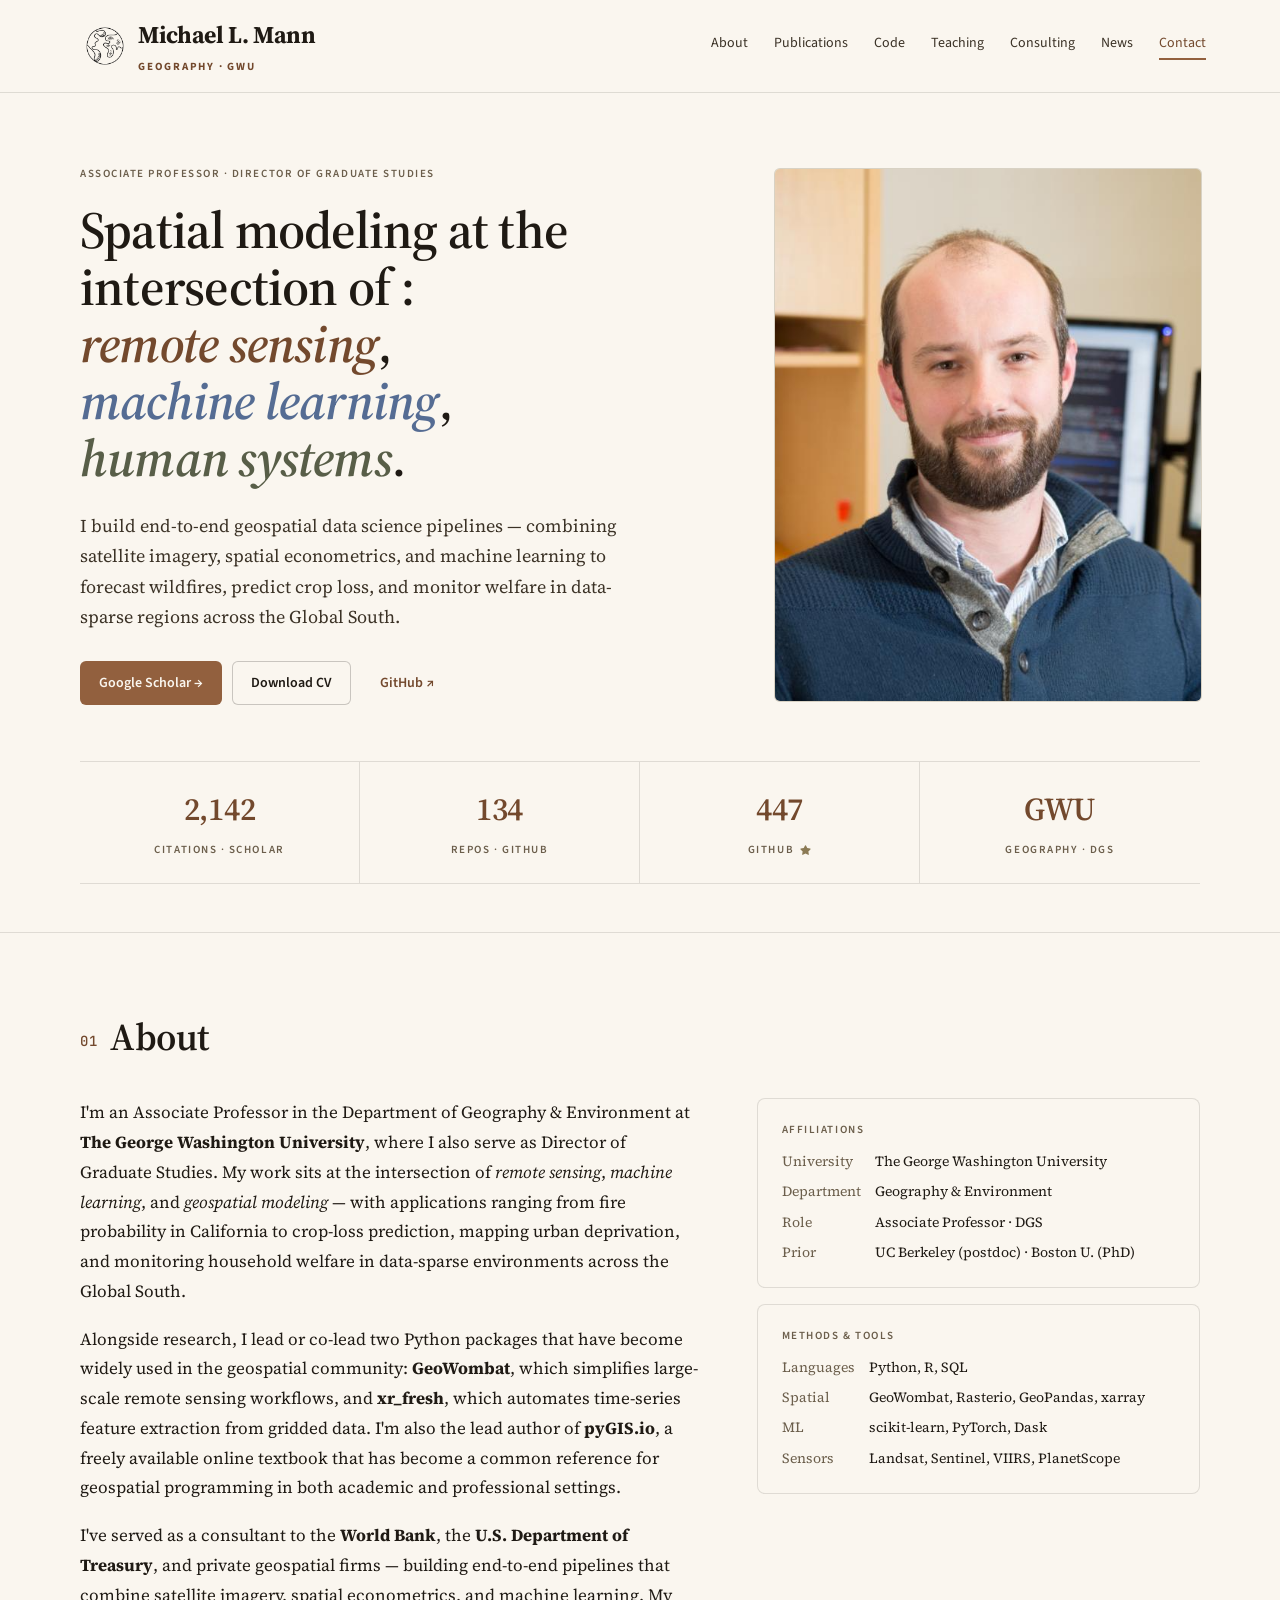
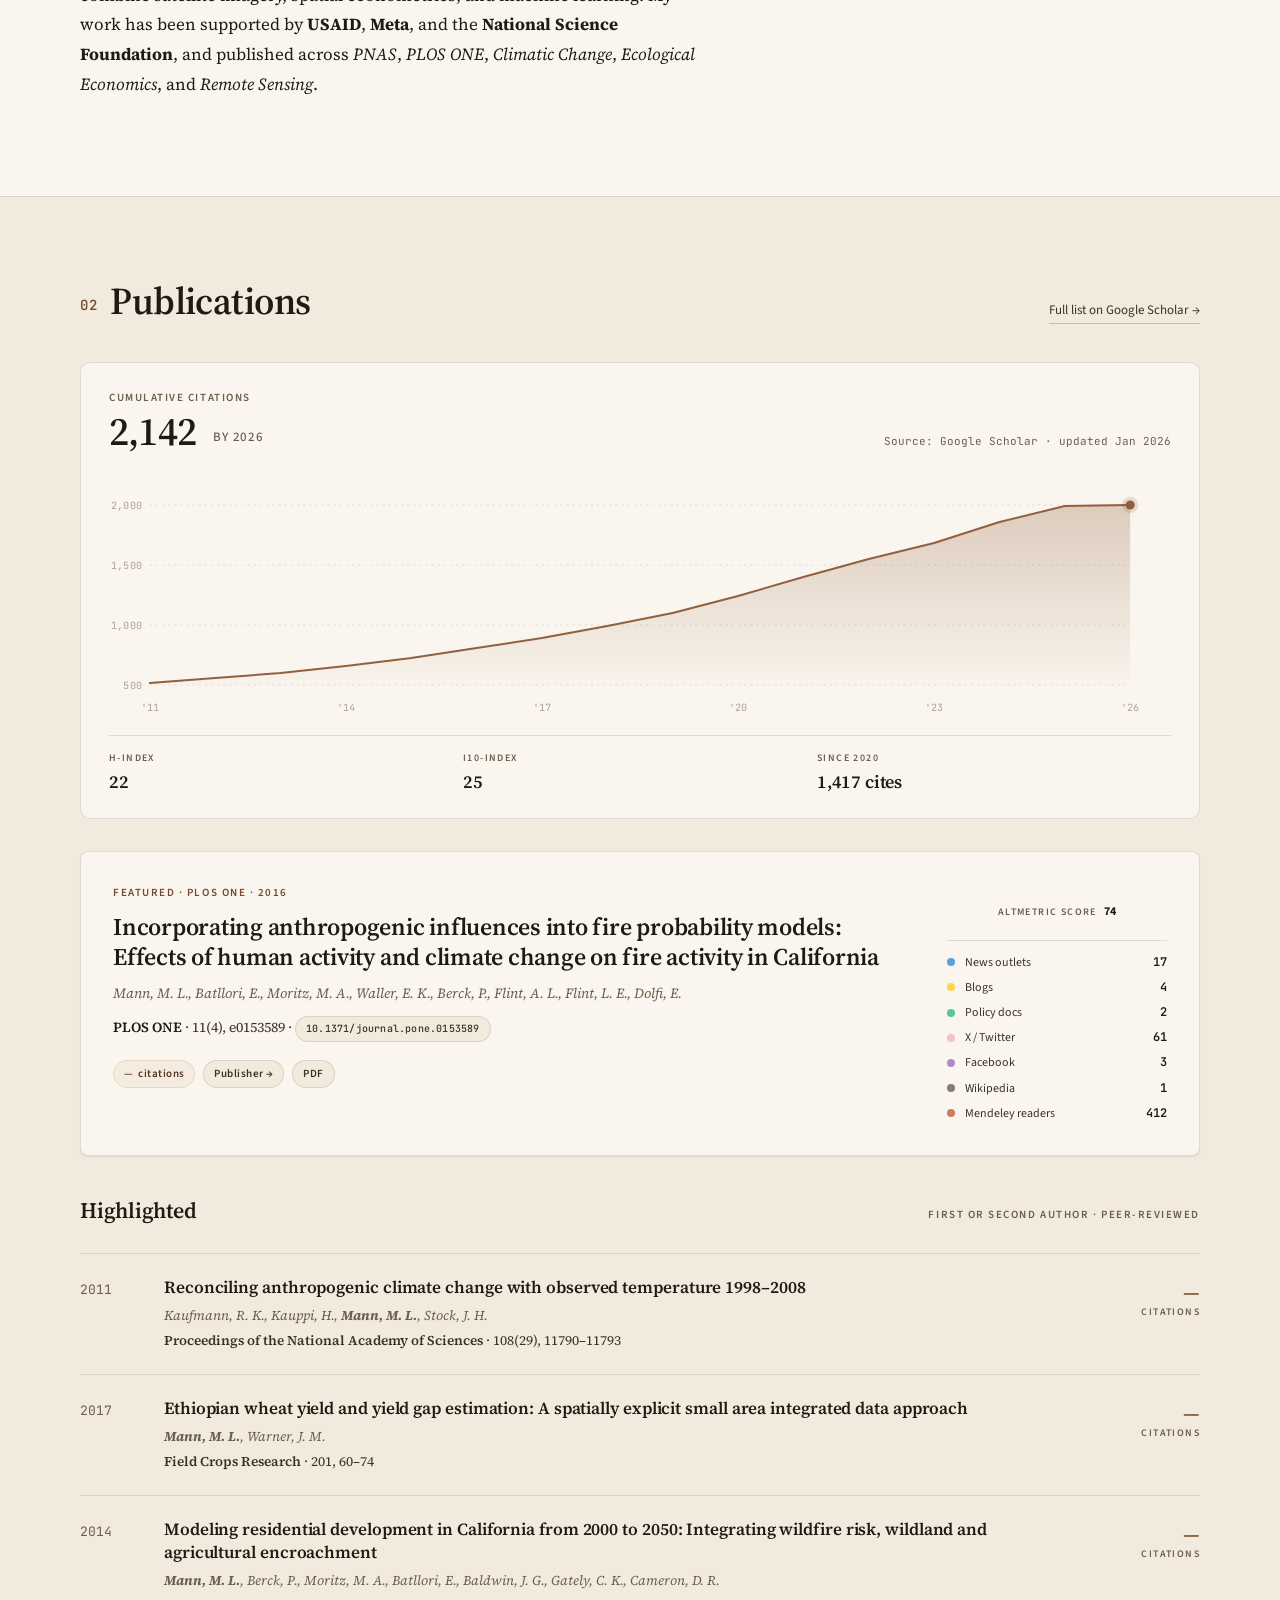
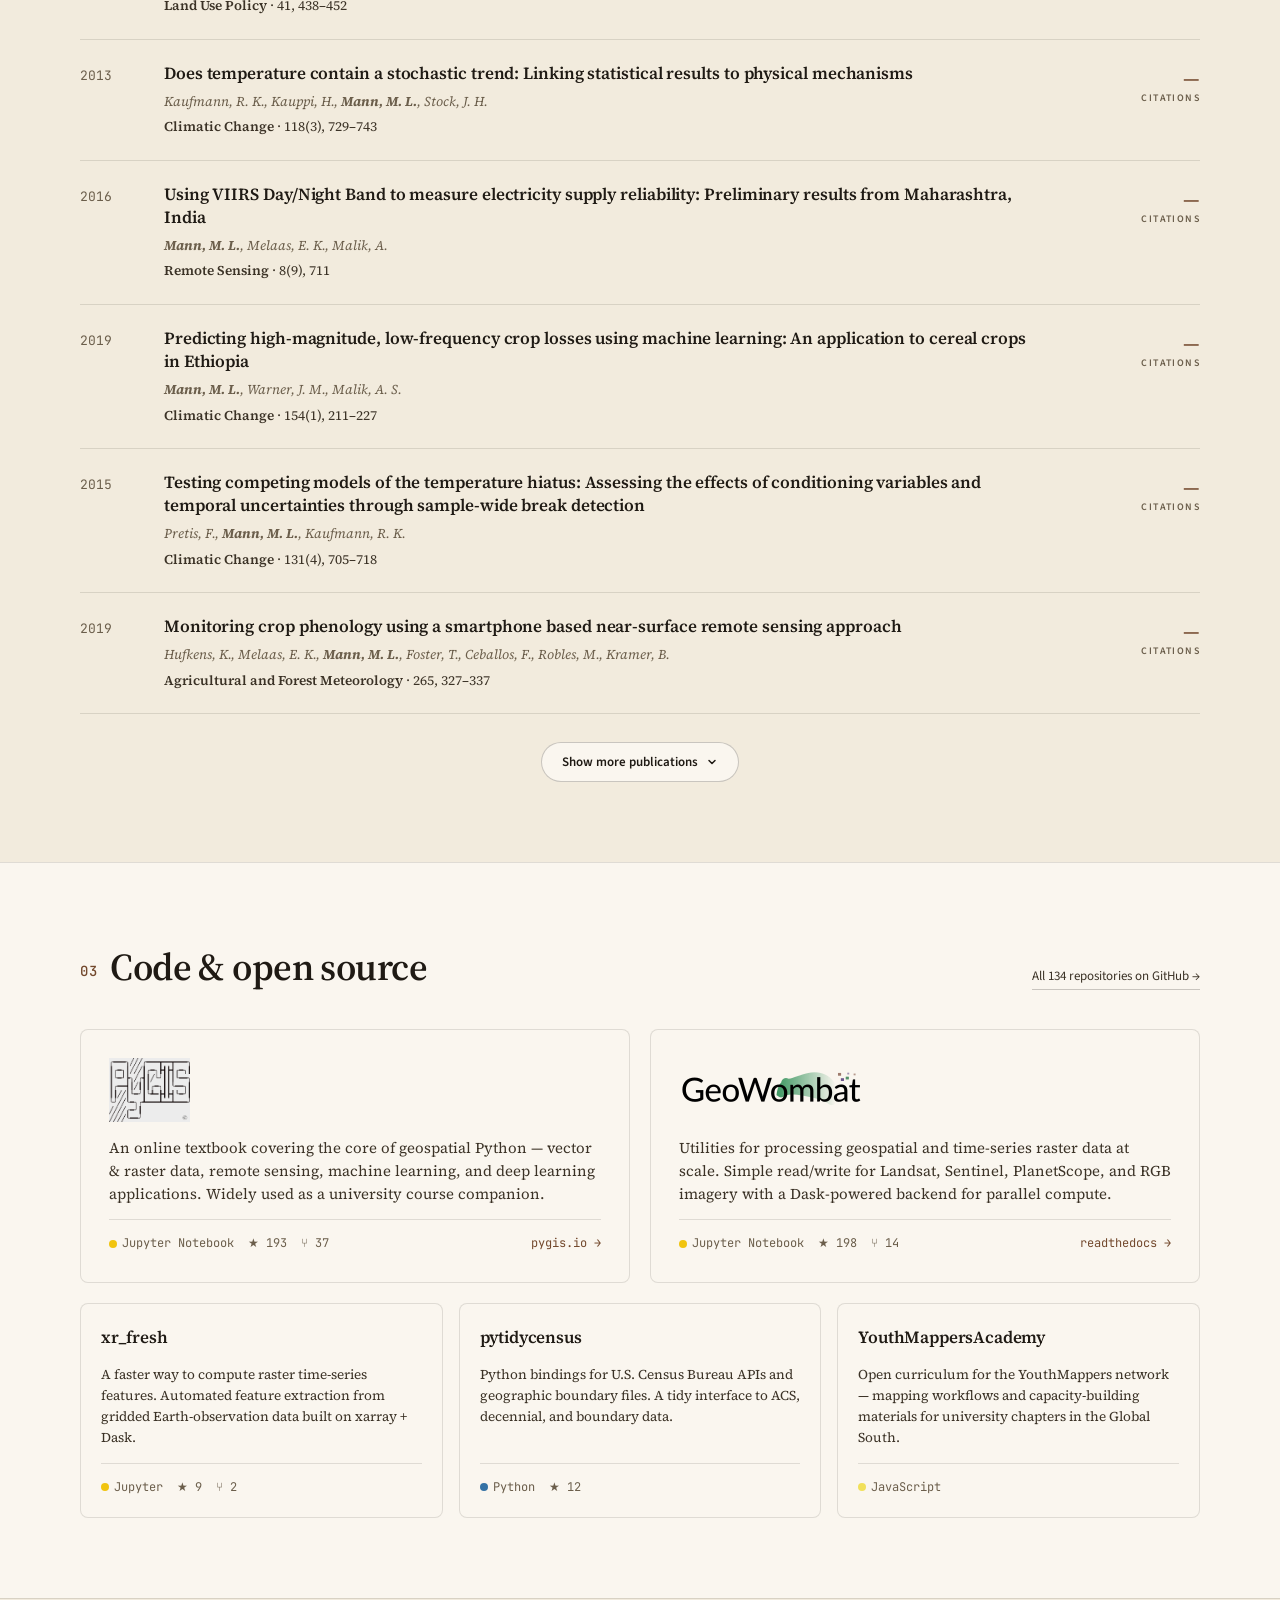
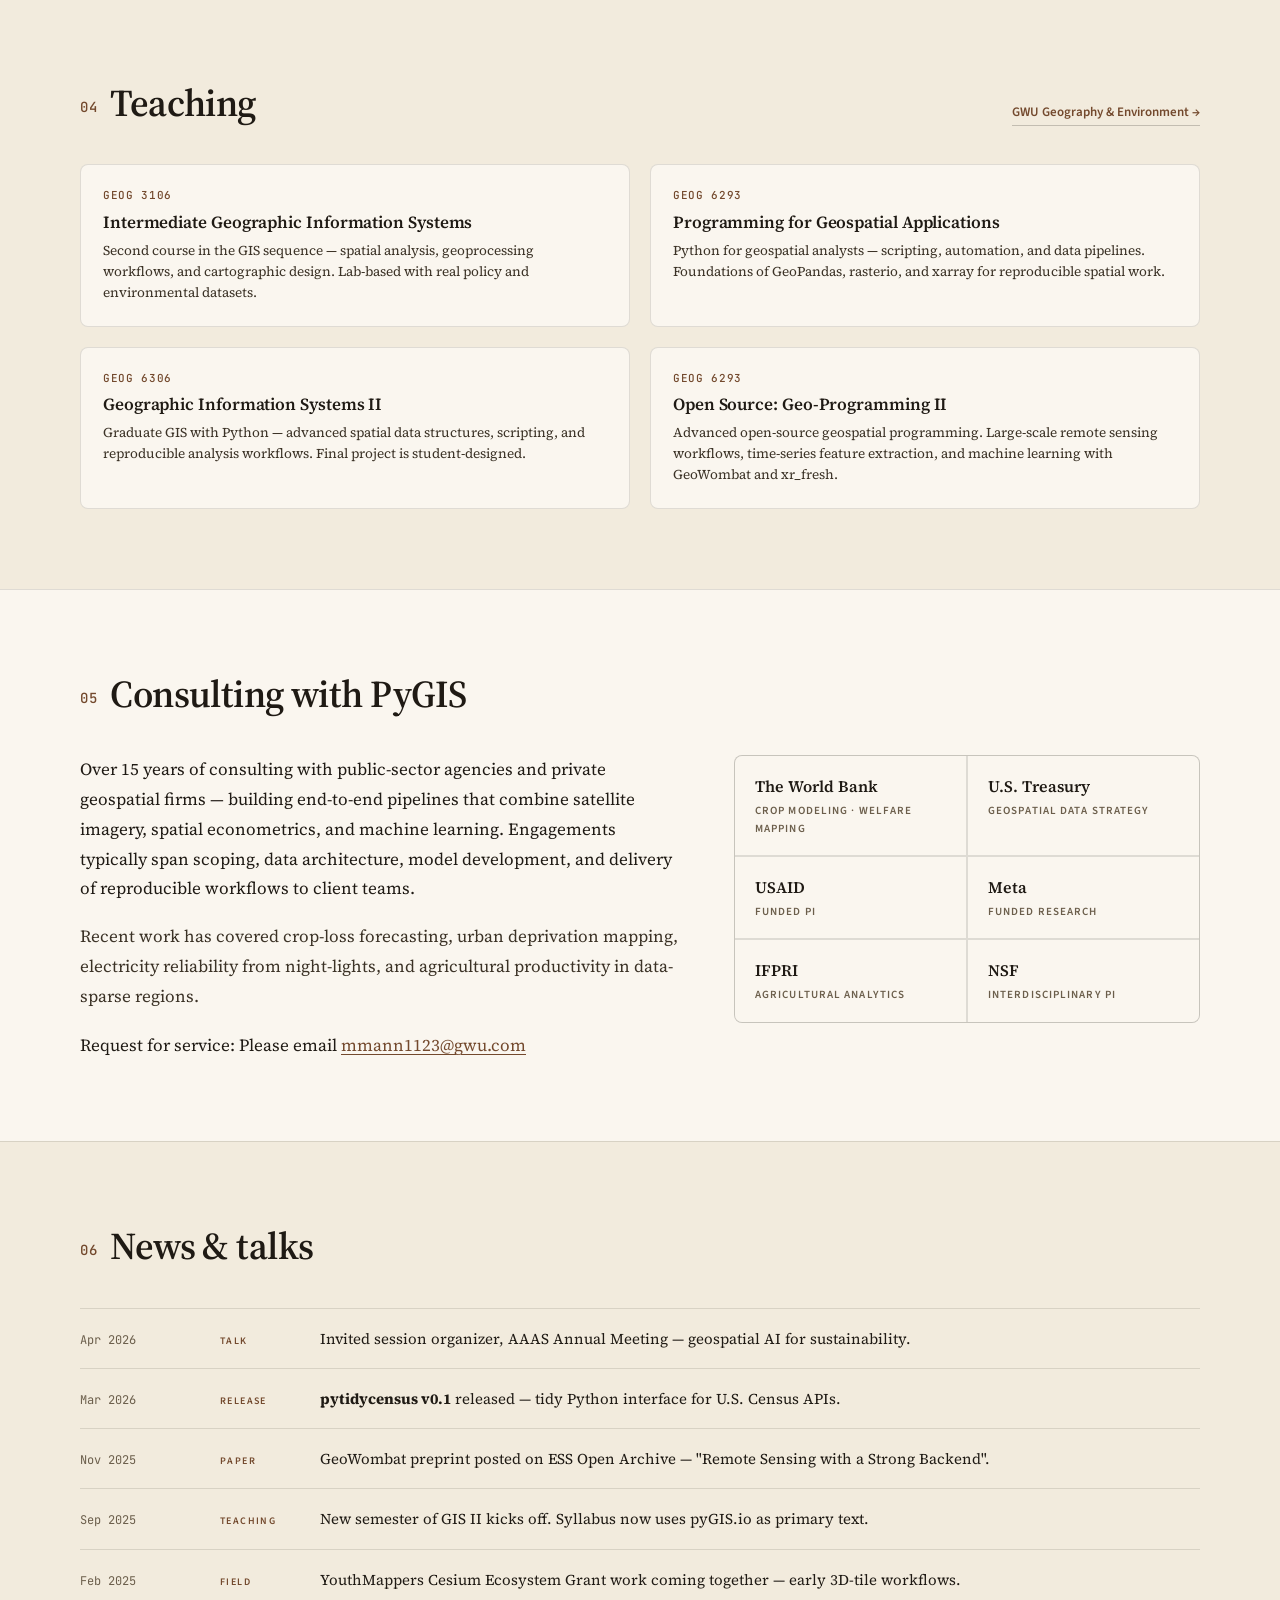
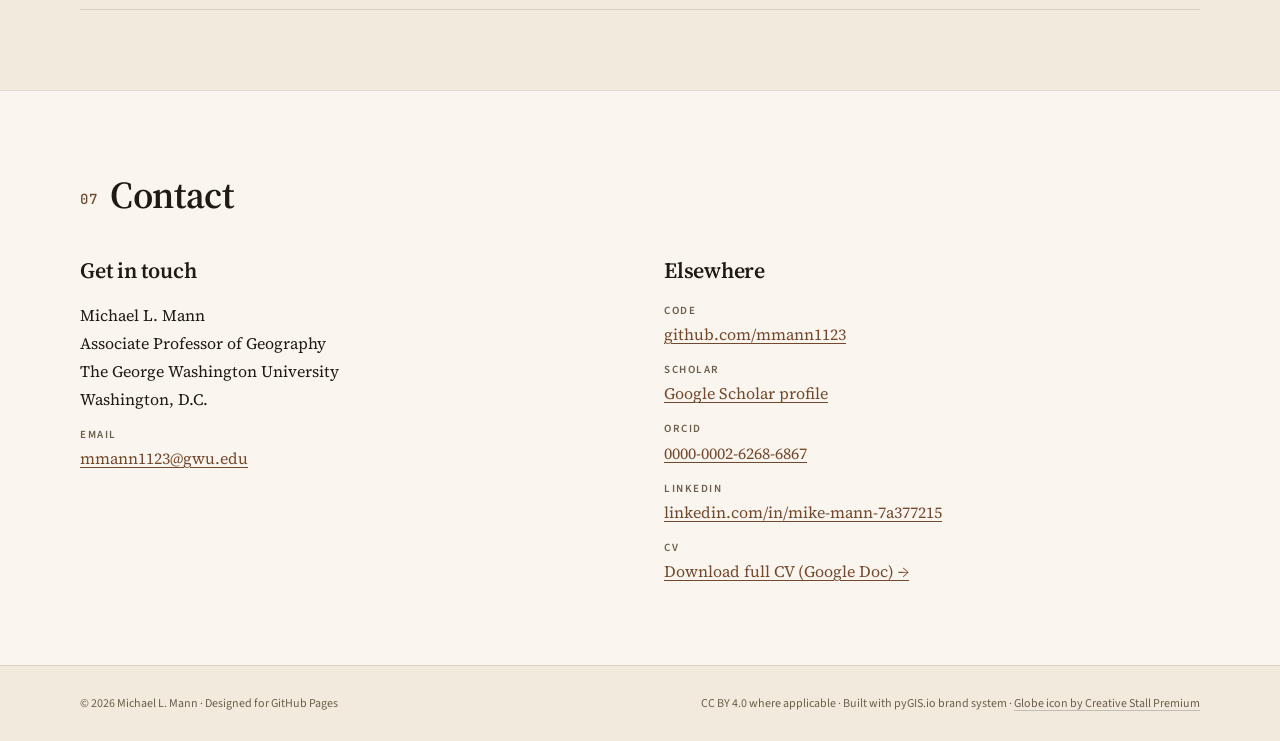
==== commit 2b070a1d: "formatting" ====
--- a/index.html
+++ b/index.html
@@ -4,8 +4,8 @@
 <meta charset="utf-8" />
 <title>Michael L. Mann — Geography, GWU</title>
 <meta name="viewport" content="width=device-width, initial-scale=1" />
-<link rel="stylesheet" href="../colors_and_type.css" />
-<link rel="icon" href="../assets/monogram-mm.svg" />
+<link rel="stylesheet" href="colors_and_type.css" />
+<link rel="icon" href="assets/monogram-mm.svg" />
 <style>
   html { scroll-behavior: smooth; scroll-padding-top: 80px; }
   body { margin: 0; background: var(--paper); color: var(--ink); }
@@ -18,9 +18,9 @@
     border-bottom: 1px solid var(--border-1);
   }
   header.site .inner { display: flex; align-items: center; justify-content: space-between; padding: 16px 0 16px 12px; }
-  .brand { font-family: var(--font-serif); font-weight: 600; font-size: 21px; letter-spacing: -0.01em; white-space: nowrap; display: inline-flex; align-items: center; gap: 14px; }
+  .brand { font-family: var(--font-serif); font-weight: 700; font-size: 24px; letter-spacing: -0.015em; white-space: nowrap; display: inline-flex; align-items: center; gap: 14px; color: var(--ink); }
   .brand-globe { flex: none; color: var(--terracotta-600); }
-  .brand small { display: block; font-family: var(--font-sans); font-size: 10.5px; letter-spacing: 0.14em; text-transform: uppercase; color: var(--fg-3); font-weight: 600; margin-top: 3px; }
+  .brand small { display: block; font-family: var(--font-sans); font-size: 11px; letter-spacing: 0.16em; text-transform: uppercase; color: var(--terracotta-600); font-weight: 700; margin-top: 4px; }
   nav.primary { display: flex; gap: 26px; font-family: var(--font-sans); font-size: 14px; }
   nav.primary a { color: var(--ink-2); text-decoration: none; padding-bottom: 4px; border-bottom: 2px solid transparent; transition: color 160ms ease, border-color 160ms ease; }
   nav.primary a:hover { color: var(--brand); border-bottom-color: var(--brand); }
@@ -340,7 +340,7 @@
 <header class="site">
   <div class="container inner">
     <a href="#top" class="brand" style="text-decoration:none;color:inherit;">
-      <img class="brand-globe" src="../assets/brand-globe.png?v=2" width="38" height="38" alt="" aria-hidden="true" title="Globe icon by Creative Stall Premium (Flaticon)" />
+      <img class="brand-globe" src="assets/brand-globe.png?v=2" width="38" height="38" alt="" aria-hidden="true" title="Globe icon by Creative Stall Premium (Flaticon)" />
       <span>
         Michael L. Mann
         <small>Geography · GWU</small>
@@ -376,7 +376,7 @@
         <a class="btn ghost" href="https://github.com/mmann1123" target="_blank" rel="noopener">GitHub ↗</a>
       </div>
     </div>
-    <div class="portrait" aria-label="Michael L. Mann portrait"><img src="../assets/portrait.png" alt="Michael L. Mann" /></div>
+    <div class="portrait" aria-label="Michael L. Mann portrait"><img src="assets/portrait.png" alt="Michael L. Mann" /></div>
   </div>
 
   <div class="container">
@@ -734,7 +734,7 @@
 
     <div class="code-hero">
       <a href="https://pygis.io" target="_blank" rel="noopener" class="proj-card feat" style="text-decoration:none;color:inherit;">
-        <div class="proj-logo"><img src="../assets/pygis-logo.png" alt="pyGIS" /></div>
+        <div class="proj-logo"><img src="assets/pygis-logo.png" alt="pyGIS" /></div>
         <div class="proj-desc">An online textbook covering the core of geospatial Python — vector &amp; raster data, remote sensing, machine learning, and deep learning applications. Widely used as a university course companion.</div>
         <div class="proj-meta">
           <span class="met"><span class="lang-dot" style="background:#f1c40f;"></span>Jupyter Notebook</span>
@@ -745,7 +745,7 @@
       </a>
 
       <a href="https://github.com/jgrss/geowombat" target="_blank" rel="noopener" class="proj-card feat" style="text-decoration:none;color:inherit;">
-        <div class="proj-logo"><img src="../assets/geowombat-logo.png" alt="GeoWombat" /></div>
+        <div class="proj-logo"><img src="assets/geowombat-logo.png" alt="GeoWombat" /></div>
         <div class="proj-desc">Utilities for processing geospatial and time-series raster data at scale. Simple read/write for Landsat, Sentinel, PlanetScope, and RGB imagery with a Dask-powered backend for parallel compute.</div>
         <div class="proj-meta">
           <span class="met"><span class="lang-dot" style="background:#f1c40f;"></span>Jupyter Notebook</span>
@@ -825,12 +825,13 @@
 <section class="band" id="consulting">
   <div class="container">
     <div class="section-head">
-      <h2><span class="num">05</span>Consulting</h2>
+      <h2><span class="num">05</span>Consulting with PyGIS</h2>
     </div>
     <div class="consult-grid">
       <div>
         <p style="font-family:var(--font-serif);font-size:17px;line-height:1.75;color:var(--ink);margin:0 0 18px;">Over 15 years of consulting with public-sector agencies and private geospatial firms — building end-to-end pipelines that combine satellite imagery, spatial econometrics, and machine learning. Engagements typically span scoping, data architecture, model development, and delivery of reproducible workflows to client teams.</p>
         <p style="font-family:var(--font-serif);font-size:17px;line-height:1.75;color:var(--ink-2);margin:0;">Recent work has covered crop-loss forecasting, urban deprivation mapping, electricity reliability from night-lights, and agricultural productivity in data-sparse regions.</p>
+        <p style="font-family:var(--font-serif);font-size:17px;line-height:1.75;color:var(--ink);margin:20px 0 0;">Request for service: Please email <a href="mailto:mmann1123@gwu.com" style="color:var(--terracotta-600);">mmann1123@gwu.com</a></p>
       </div>
       <div class="clients">
         <div class="client"><div class="org">The World Bank</div><div class="role">Crop modeling · Welfare mapping</div></div>
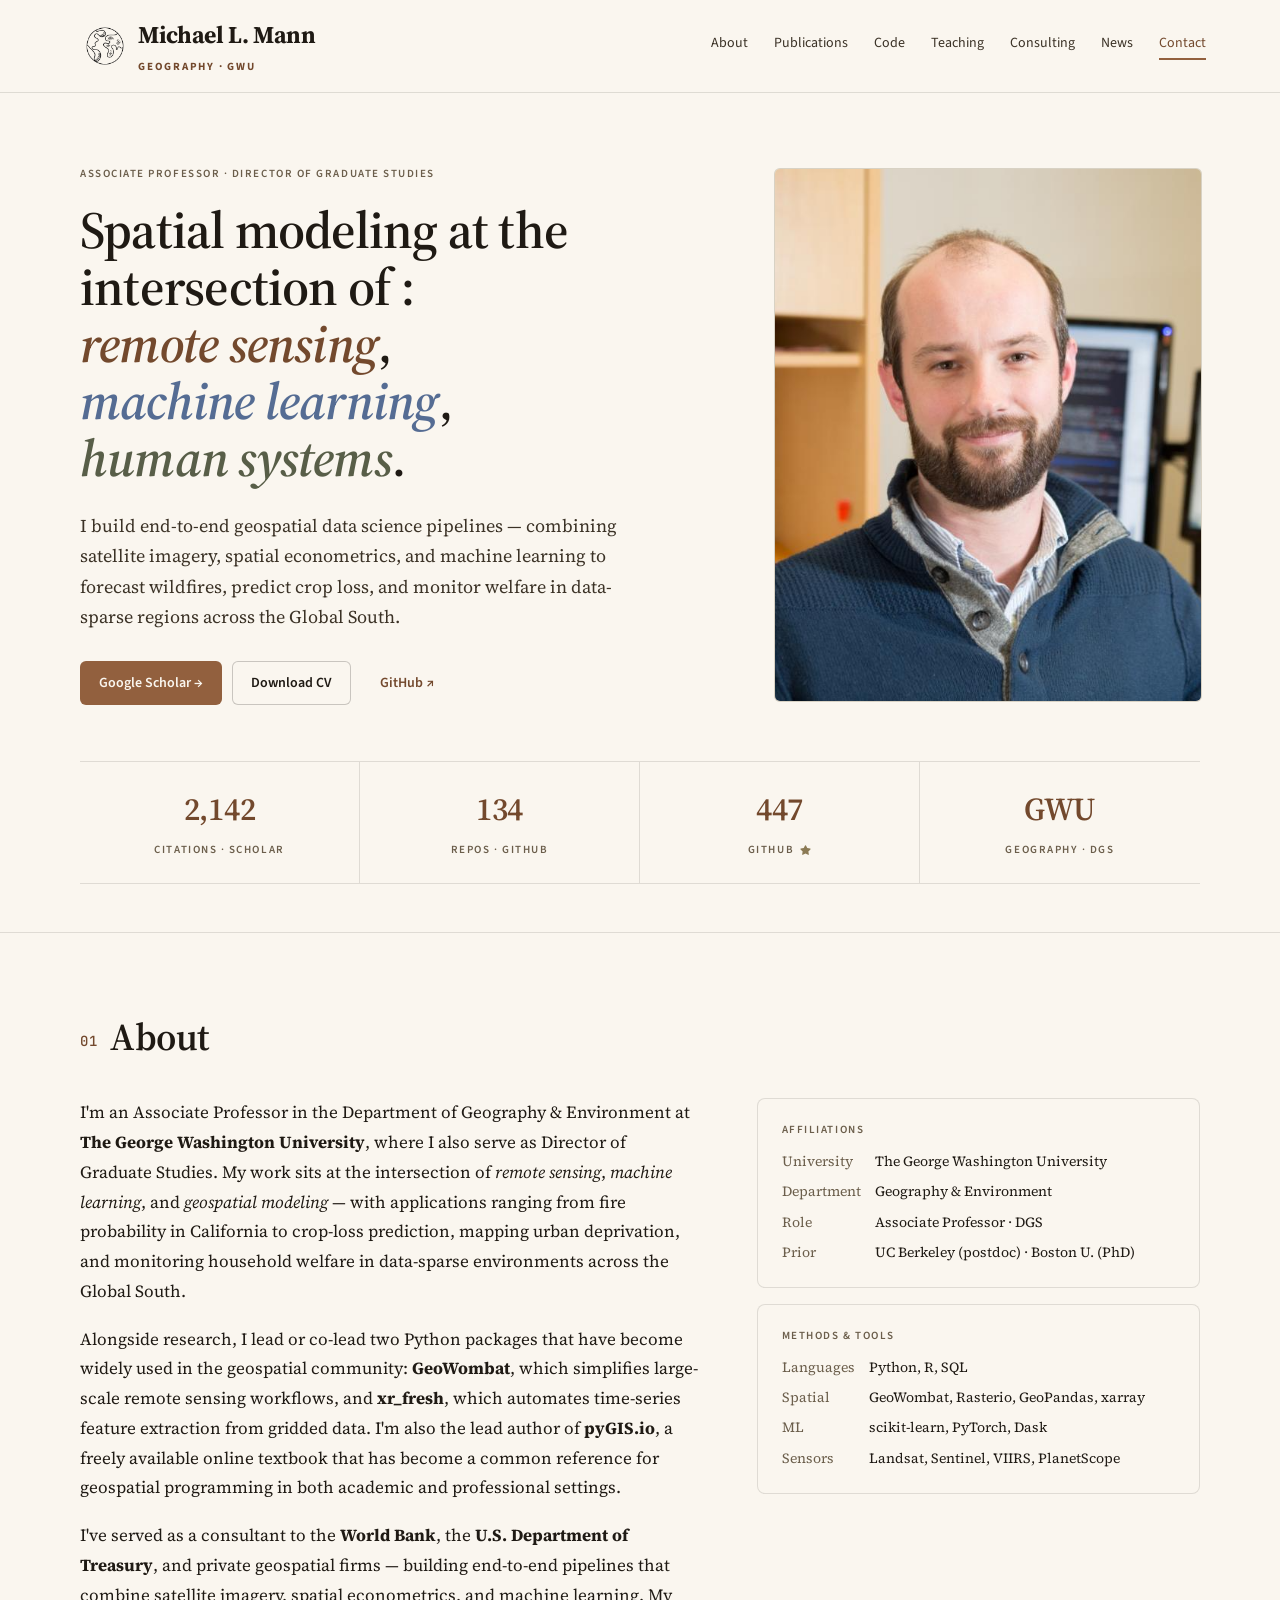
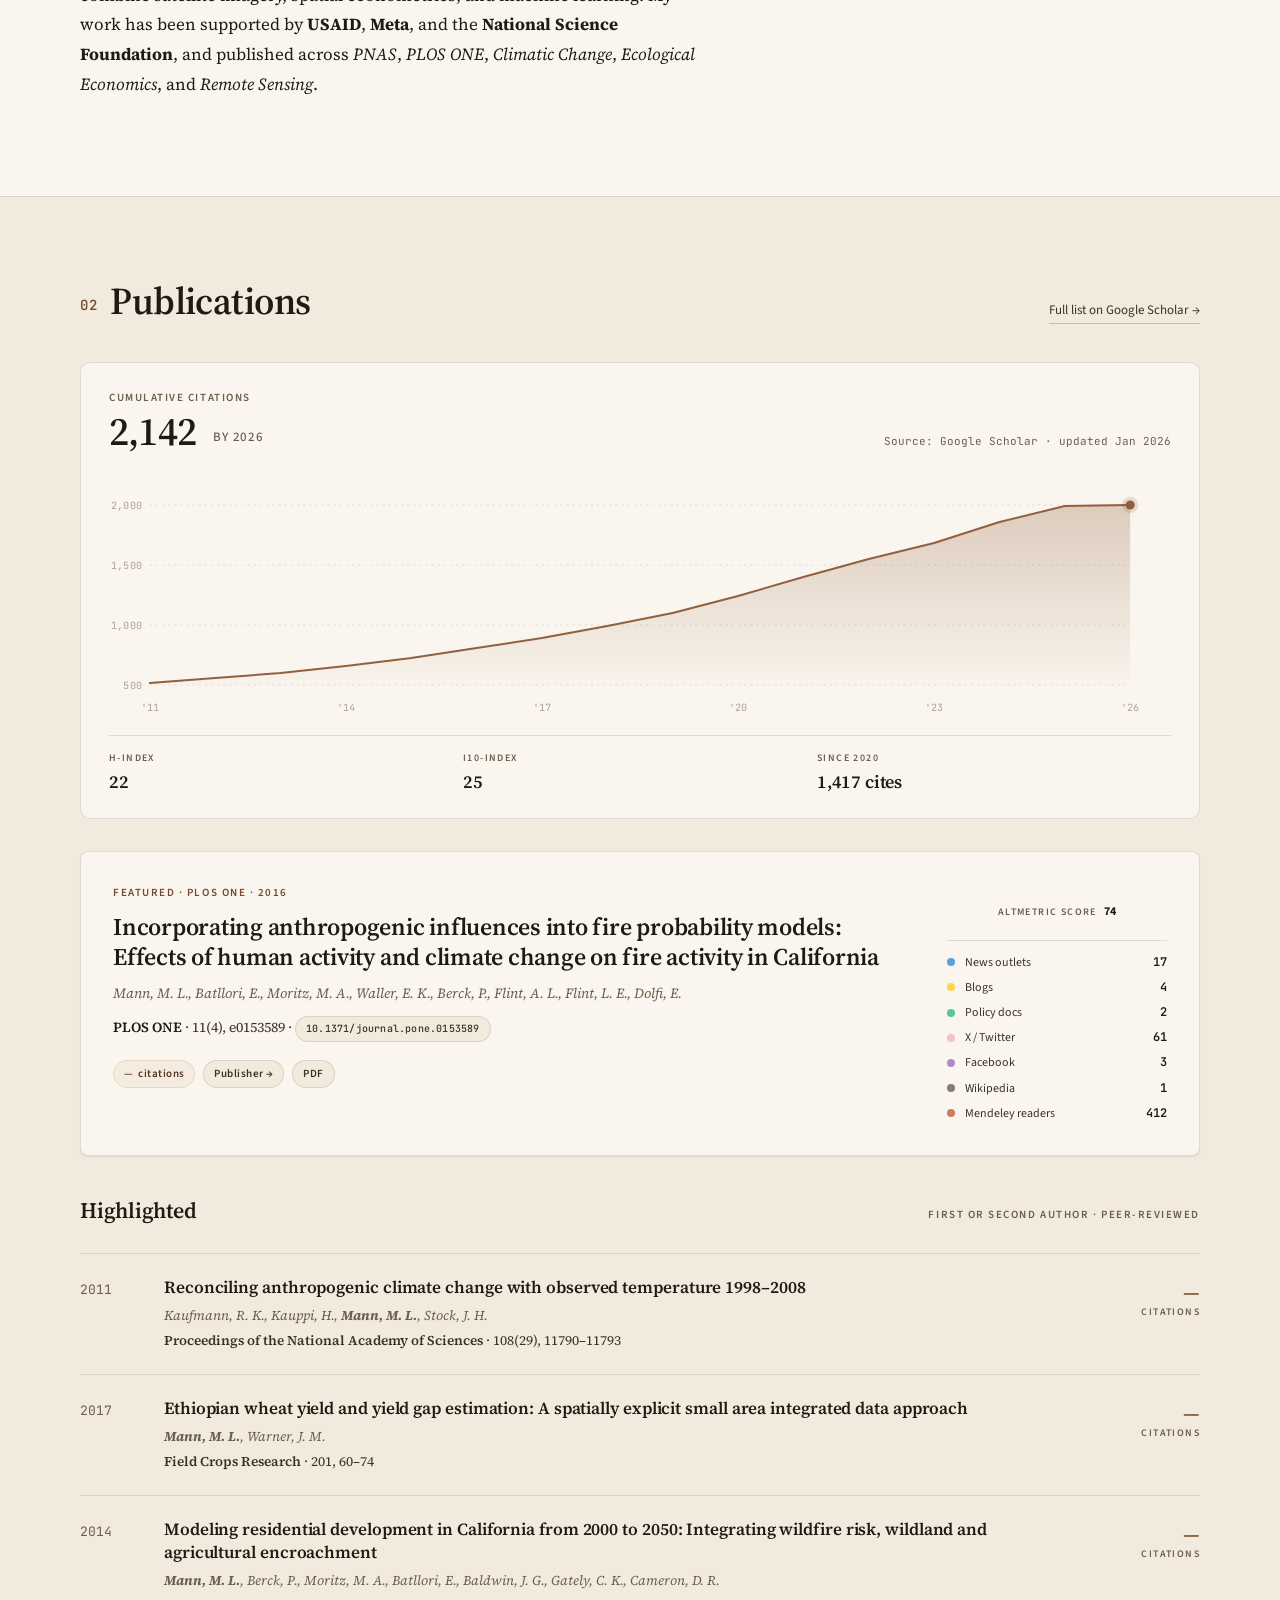
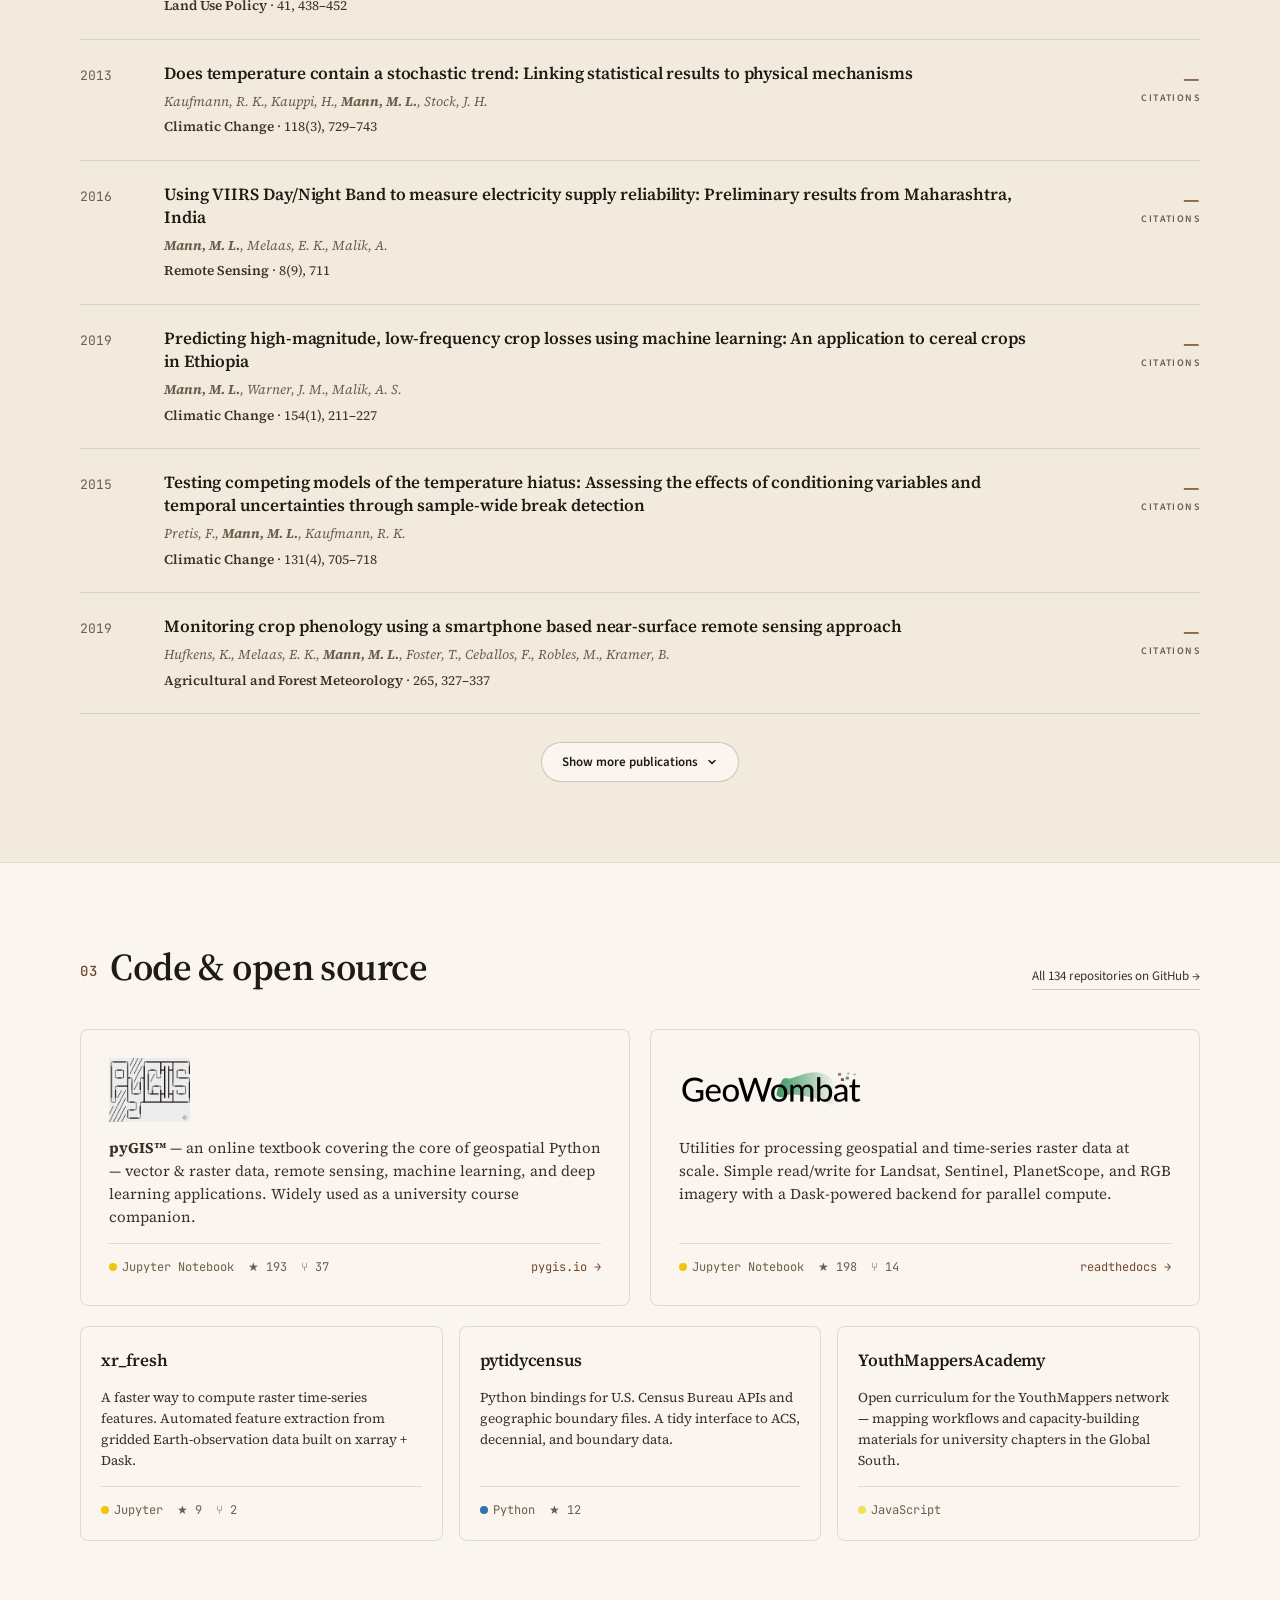
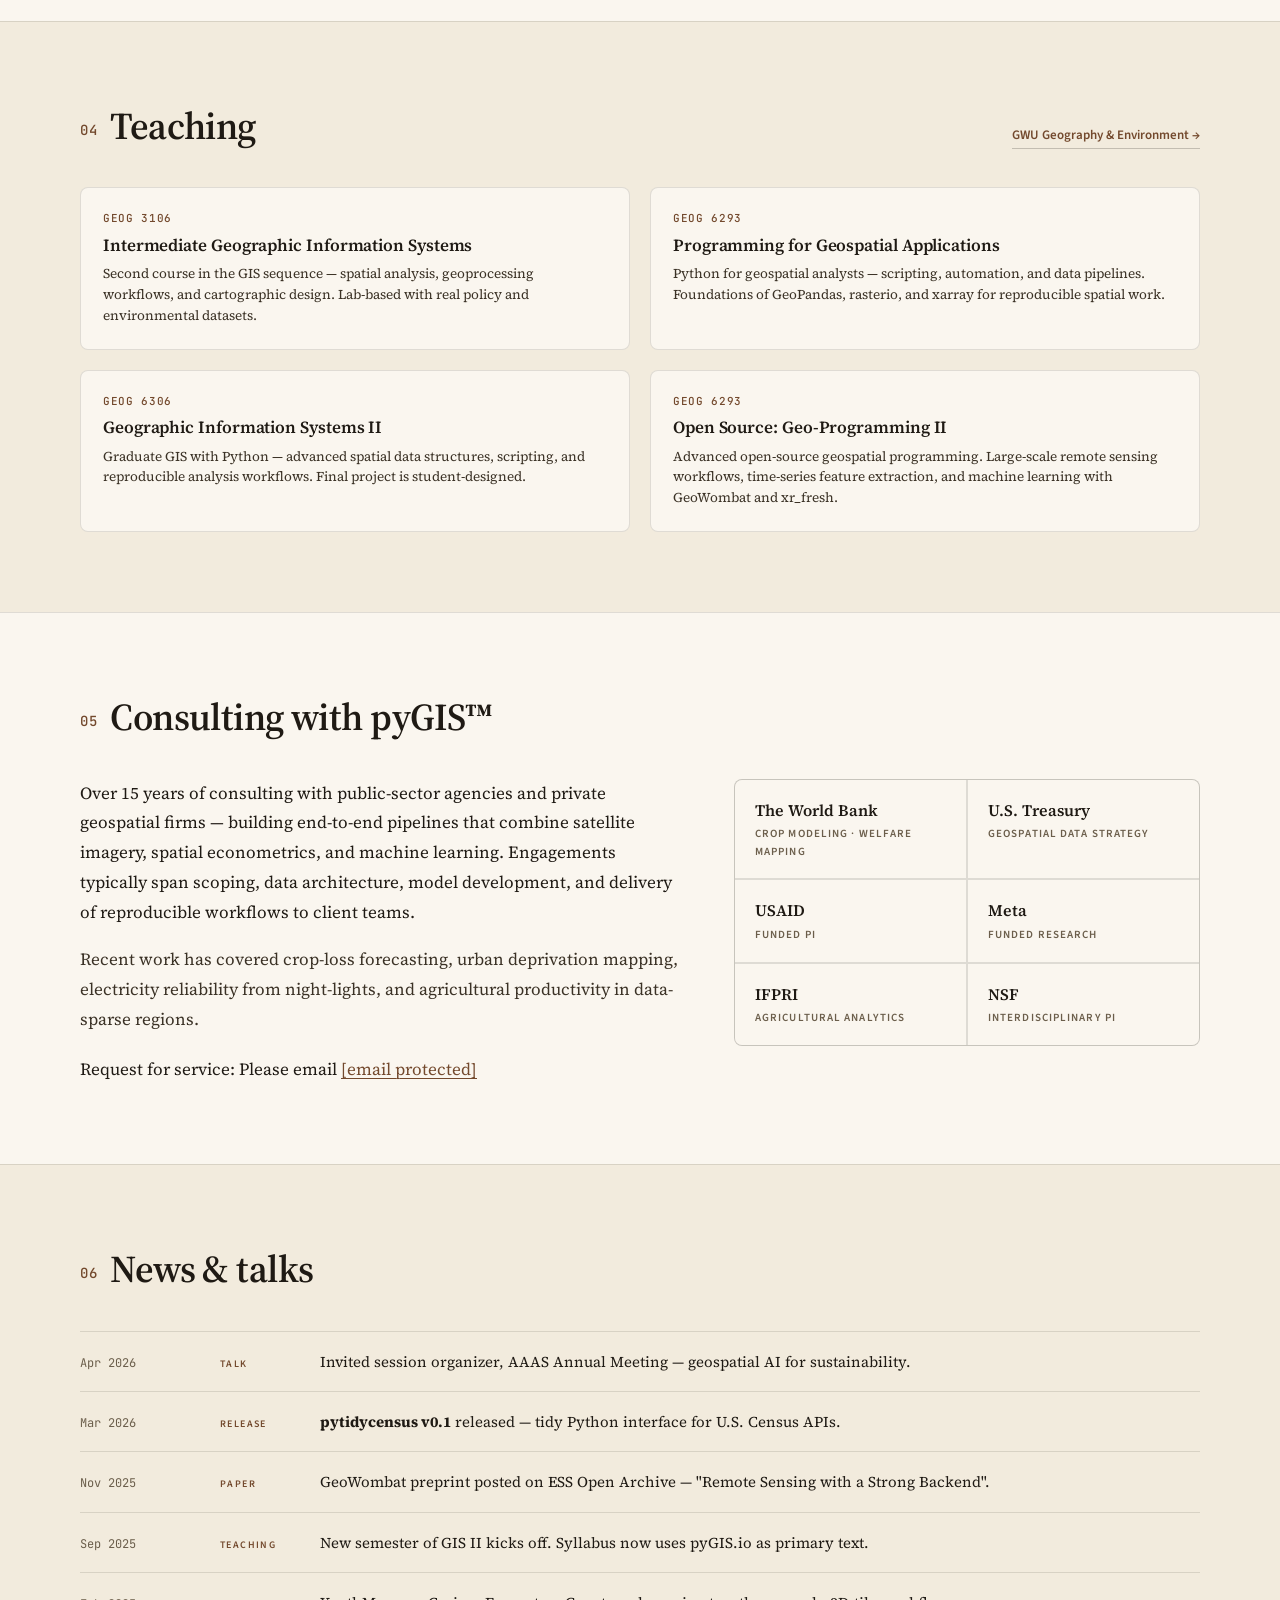
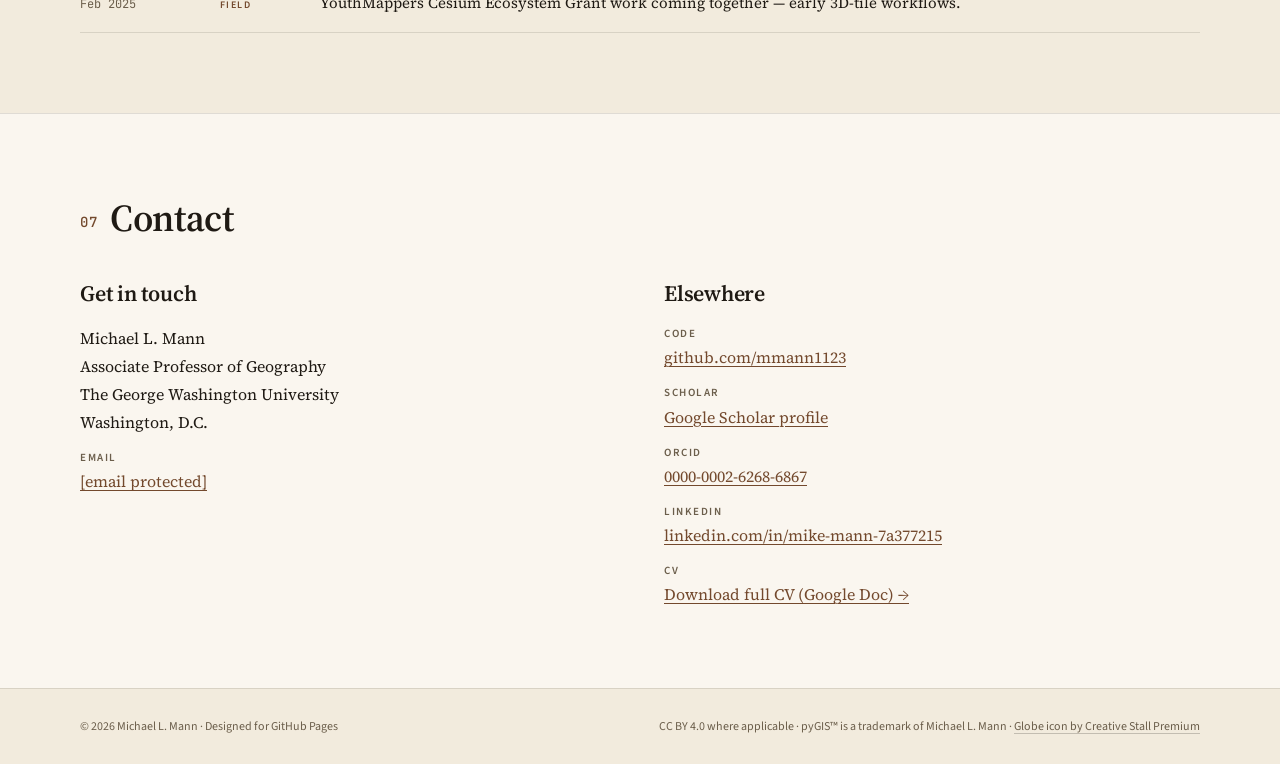
==== commit 174f44e5: "improve burger" ====
--- a/index.html
+++ b/index.html
@@ -4,8 +4,8 @@
 <meta charset="utf-8" />
 <title>Michael L. Mann — Geography, GWU</title>
 <meta name="viewport" content="width=device-width, initial-scale=1" />
-<link rel="stylesheet" href="colors_and_type.css" />
-<link rel="icon" href="assets/monogram-mm.svg" />
+<link rel="stylesheet" href="../colors_and_type.css" />
+<link rel="icon" href="../assets/monogram-mm.svg" />
 <style>
   html { scroll-behavior: smooth; scroll-padding-top: 80px; }
   body { margin: 0; background: var(--paper); color: var(--ink); }
@@ -218,22 +218,30 @@
     .nav-toggle { display: inline-flex; }
     nav.primary {
       position: absolute; top: 100%; left: 0; right: 0;
-      flex-direction: column; gap: 0; padding: 8px 0 12px;
+      flex-direction: column; gap: 0; padding: 8px;
       background: rgba(250,246,239,0.98); backdrop-filter: blur(8px);
-      border-bottom: 1px solid var(--border-1);
-      transform: translateY(-12px); opacity: 0; pointer-events: none;
-      transition: transform 220ms ease, opacity 180ms ease;
+      border: 1px solid var(--border-1);
+      border-radius: 10px;
+      min-width: 240px;
+      position: absolute; top: calc(100% + 8px); left: auto; right: 20px;
+      transform: translateY(-8px) scale(0.98); transform-origin: top right; opacity: 0; pointer-events: none;
+      transition: transform 220ms cubic-bezier(0.2,0.8,0.2,1), opacity 160ms ease;
       font-size: 15px;
-      box-shadow: var(--shadow-1);
+      box-shadow: var(--shadow-3);
     }
     nav.primary a {
-      padding: 14px 32px; border-bottom: 1px solid var(--border-1); border-right: 0;
+      padding: 11px 16px;
+      border-bottom: 1px solid var(--border-1); border-right: 0;
+      border-radius: 6px;
+      color: var(--ink);
+      transition: background 140ms ease, color 140ms ease, padding-left 160ms ease;
     }
     nav.primary a:last-child { border-bottom: 0; }
-    nav.primary a:hover { border-bottom-color: var(--border-1); background: var(--paper-2); }
+    nav.primary a:hover { border-bottom-color: transparent; background: var(--paper-2); color: var(--terracotta-600); padding-left: 20px; }
+    nav.primary a.is-active { background: rgba(200,91,48,0.08); color: var(--terracotta-600); border-bottom-color: transparent; }
     header.site { position: sticky; }
     header.site .inner { position: relative; }
-    header.site.is-open nav.primary { transform: translateY(0); opacity: 1; pointer-events: auto; }
+    header.site.is-open nav.primary { transform: translateY(0) scale(1); opacity: 1; pointer-events: auto; }
     .hero { padding: 56px 0 40px; }
     .hero-grid { grid-template-columns: 1.3fr 1fr; gap: 36px; }
     .hero h1 { font-size: 44px !important; }
@@ -340,7 +348,7 @@
 <header class="site">
   <div class="container inner">
     <a href="#top" class="brand" style="text-decoration:none;color:inherit;">
-      <img class="brand-globe" src="assets/brand-globe.png?v=2" width="38" height="38" alt="" aria-hidden="true" title="Globe icon by Creative Stall Premium (Flaticon)" />
+      <img class="brand-globe" src="../assets/brand-globe.png?v=2" width="38" height="38" alt="" aria-hidden="true" title="Globe icon by Creative Stall Premium (Flaticon)" />
       <span>
         Michael L. Mann
         <small>Geography · GWU</small>
@@ -376,7 +384,7 @@
         <a class="btn ghost" href="https://github.com/mmann1123" target="_blank" rel="noopener">GitHub ↗</a>
       </div>
     </div>
-    <div class="portrait" aria-label="Michael L. Mann portrait"><img src="assets/portrait.png" alt="Michael L. Mann" /></div>
+    <div class="portrait" aria-label="Michael L. Mann portrait"><img src="../assets/portrait.png" alt="Michael L. Mann" /></div>
   </div>
 
   <div class="container">
@@ -734,8 +742,8 @@
 
     <div class="code-hero">
       <a href="https://pygis.io" target="_blank" rel="noopener" class="proj-card feat" style="text-decoration:none;color:inherit;">
-        <div class="proj-logo"><img src="assets/pygis-logo.png" alt="pyGIS" /></div>
-        <div class="proj-desc">An online textbook covering the core of geospatial Python — vector &amp; raster data, remote sensing, machine learning, and deep learning applications. Widely used as a university course companion.</div>
+        <div class="proj-logo"><img src="../assets/pygis-logo.png" alt="pyGIS" /></div>
+        <div class="proj-desc"><strong>pyGIS™</strong> — an online textbook covering the core of geospatial Python — vector &amp; raster data, remote sensing, machine learning, and deep learning applications. Widely used as a university course companion.</div>
         <div class="proj-meta">
           <span class="met"><span class="lang-dot" style="background:#f1c40f;"></span>Jupyter Notebook</span>
           <span class="met">★ 193</span>
@@ -745,7 +753,7 @@
       </a>
 
       <a href="https://github.com/jgrss/geowombat" target="_blank" rel="noopener" class="proj-card feat" style="text-decoration:none;color:inherit;">
-        <div class="proj-logo"><img src="assets/geowombat-logo.png" alt="GeoWombat" /></div>
+        <div class="proj-logo"><img src="../assets/geowombat-logo.png" alt="GeoWombat" /></div>
         <div class="proj-desc">Utilities for processing geospatial and time-series raster data at scale. Simple read/write for Landsat, Sentinel, PlanetScope, and RGB imagery with a Dask-powered backend for parallel compute.</div>
         <div class="proj-meta">
           <span class="met"><span class="lang-dot" style="background:#f1c40f;"></span>Jupyter Notebook</span>
@@ -825,13 +833,13 @@
 <section class="band" id="consulting">
   <div class="container">
     <div class="section-head">
-      <h2><span class="num">05</span>Consulting with PyGIS</h2>
+      <h2><span class="num">05</span>Consulting with pyGIS™</h2>
     </div>
     <div class="consult-grid">
       <div>
         <p style="font-family:var(--font-serif);font-size:17px;line-height:1.75;color:var(--ink);margin:0 0 18px;">Over 15 years of consulting with public-sector agencies and private geospatial firms — building end-to-end pipelines that combine satellite imagery, spatial econometrics, and machine learning. Engagements typically span scoping, data architecture, model development, and delivery of reproducible workflows to client teams.</p>
         <p style="font-family:var(--font-serif);font-size:17px;line-height:1.75;color:var(--ink-2);margin:0;">Recent work has covered crop-loss forecasting, urban deprivation mapping, electricity reliability from night-lights, and agricultural productivity in data-sparse regions.</p>
-        <p style="font-family:var(--font-serif);font-size:17px;line-height:1.75;color:var(--ink);margin:20px 0 0;">Request for service: Please email <a href="mailto:mmann1123@gwu.com" style="color:var(--terracotta-600);">mmann1123@gwu.com</a></p>
+        <p style="font-family:var(--font-serif);font-size:17px;line-height:1.75;color:var(--ink);margin:20px 0 0;">Request for service: Please email <a href="/cdn-cgi/l/email-protection#fc91919d9292cdcdcecfbc9b8b89d29f9391" style="color:var(--terracotta-600);"><span class="__cf_email__" data-cfemail="472a2a26292976767574072030326924282a">[email&#160;protected]</span></a></p>
       </div>
       <div class="clients">
         <div class="client"><div class="org">The World Bank</div><div class="role">Crop modeling · Welfare mapping</div></div>
@@ -896,7 +904,7 @@
           <div>The George Washington University</div>
           <div>Washington, D.C.</div>
           <span class="lab">Email</span>
-          <div><a href="mailto:mmann1123@gwu.edu">mmann1123@gwu.edu</a></div>
+          <div><a href="/cdn-cgi/l/email-protection#563b3b373838676764651631212378333223"><span class="__cf_email__" data-cfemail="375a5a565959060605047750404219525342">[email&#160;protected]</span></a></div>
         </div>
       </div>
       <div>
@@ -921,12 +929,12 @@
 <footer class="site">
   <div class="container inner">
     <div>© 2026 Michael L. Mann · Designed for GitHub Pages</div>
-    <div>CC BY 4.0 where applicable · Built with pyGIS.io brand system · <a href="https://www.flaticon.com/free-icons/globe" title="globe icons" target="_blank" rel="noopener" style="color:inherit;text-decoration:underline;text-underline-offset:3px;text-decoration-color:var(--border-2);">Globe icon by Creative Stall Premium</a></div>
+    <div>CC BY 4.0 where applicable · pyGIS™ is a trademark of Michael L. Mann · <a href="https://www.flaticon.com/free-icons/globe" title="globe icons" target="_blank" rel="noopener" style="color:inherit;text-decoration:underline;text-underline-offset:3px;text-decoration-color:var(--border-2);">Globe icon by Creative Stall Premium</a></div>
   </div>
 </footer>
 
 <!-- Altmetric badges script — renders .altmetric-embed divs in-place -->
-<script async src="https://d1bxh8uas1mnw7.cloudfront.net/assets/embed.js"></script>
+<script data-cfasync="false" src="/cdn-cgi/scripts/5c5dd728/cloudflare-static/email-decode.min.js"></script><script async src="https://d1bxh8uas1mnw7.cloudfront.net/assets/embed.js"></script>
 
 <!-- Live GitHub stats: total repos + total stars across mmann1123 + jgrss/geowombat -->
 <script>
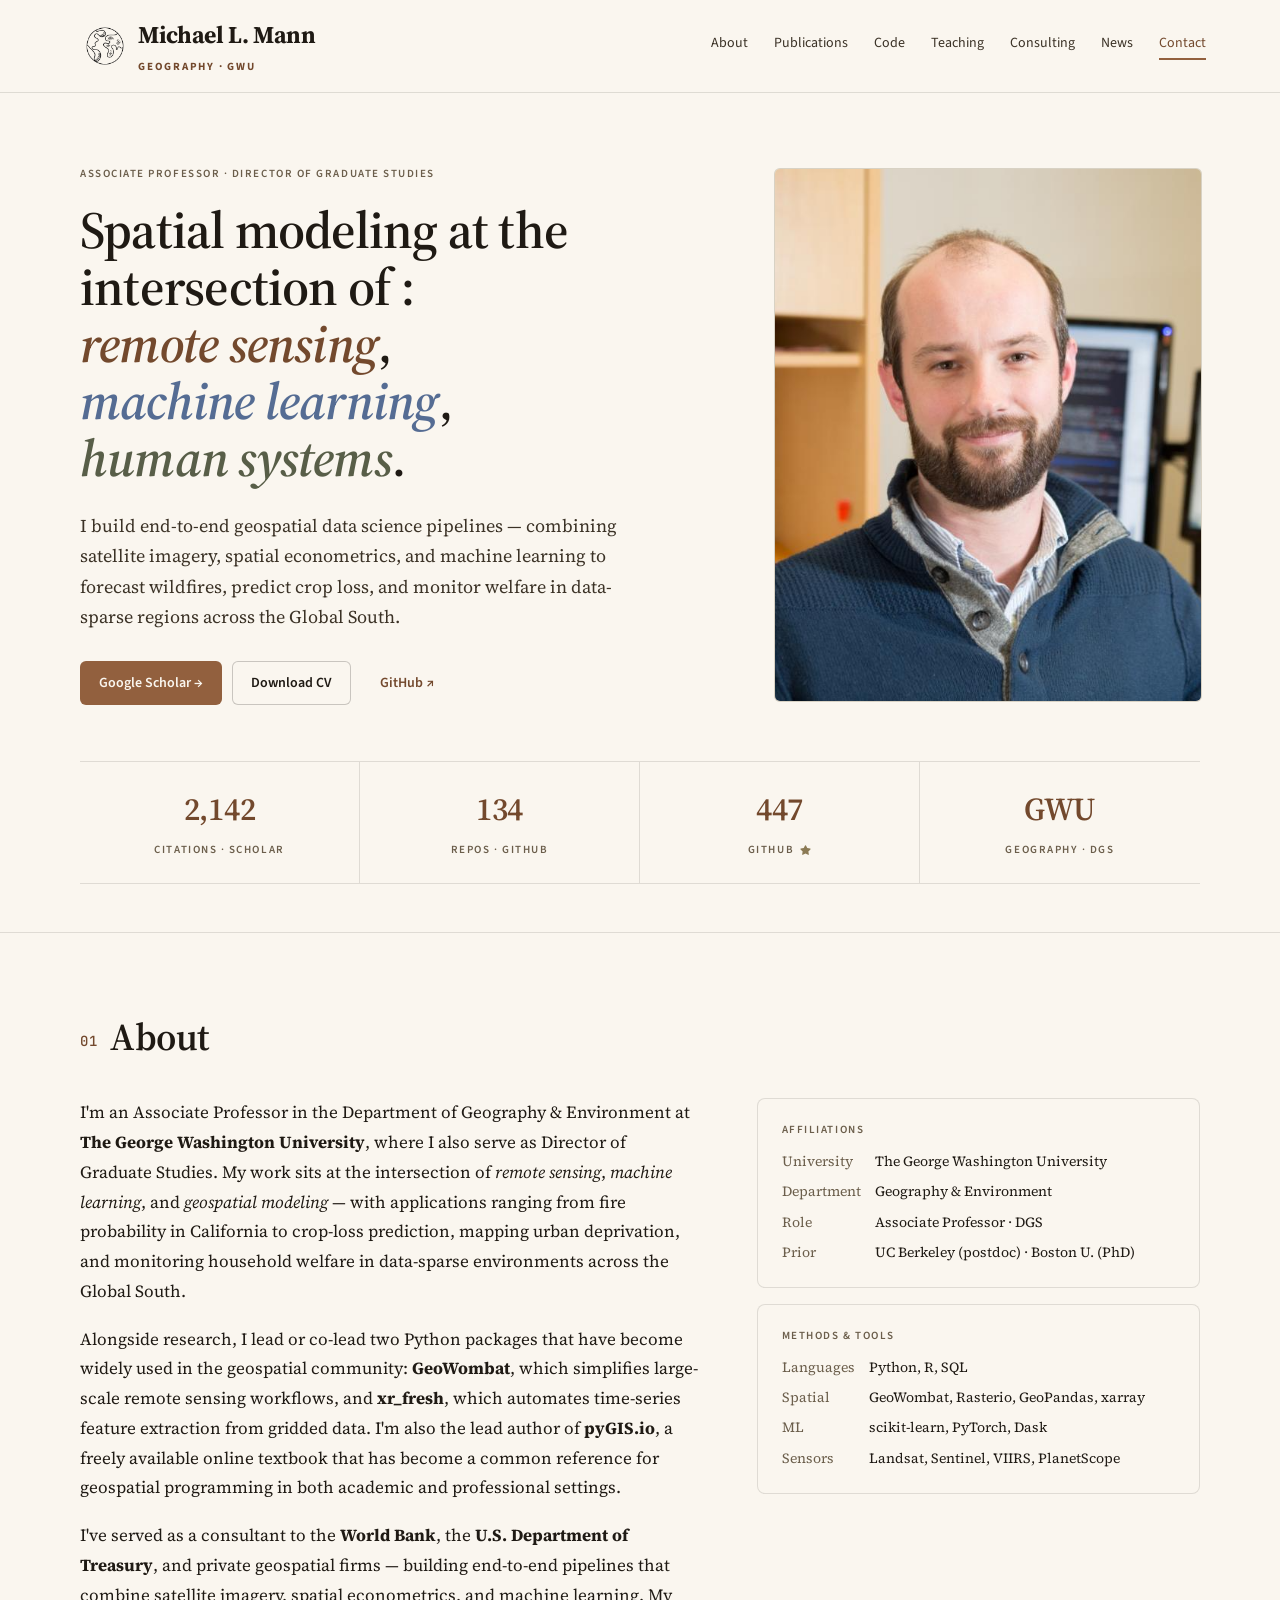
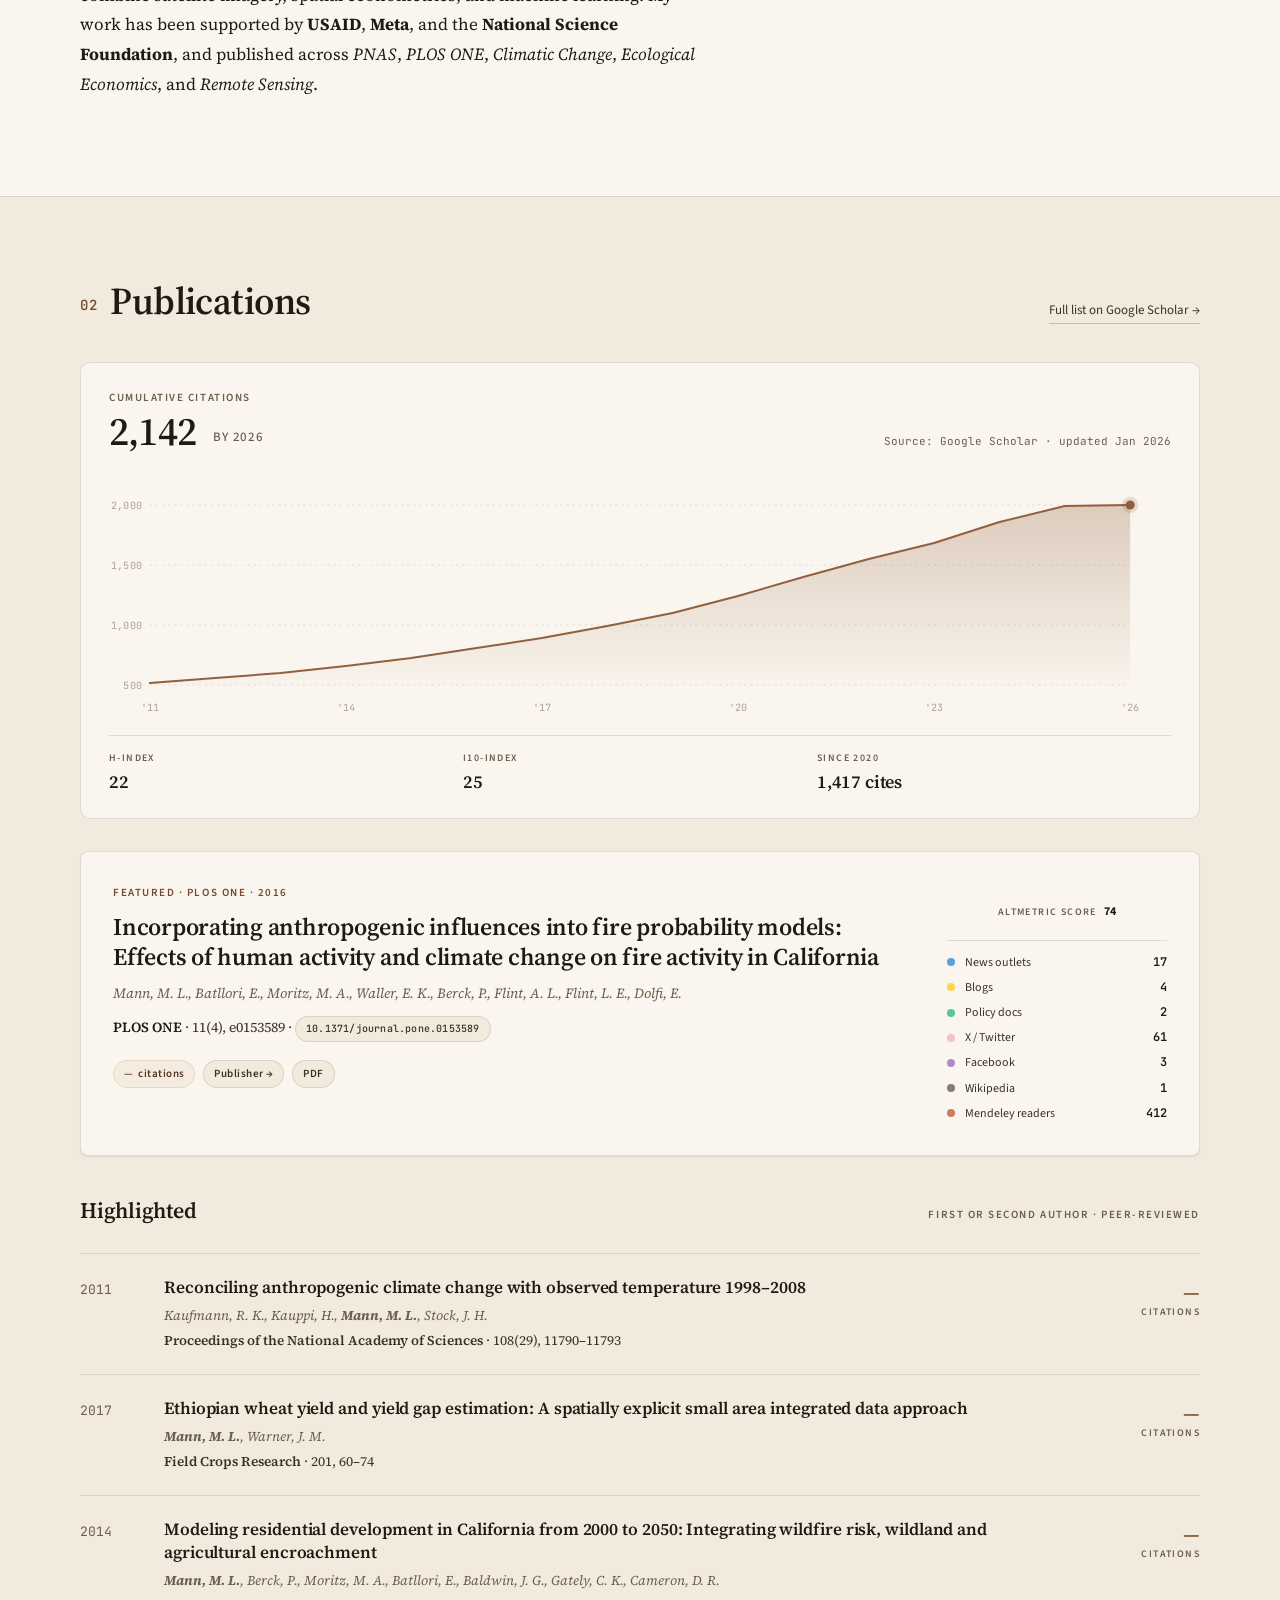
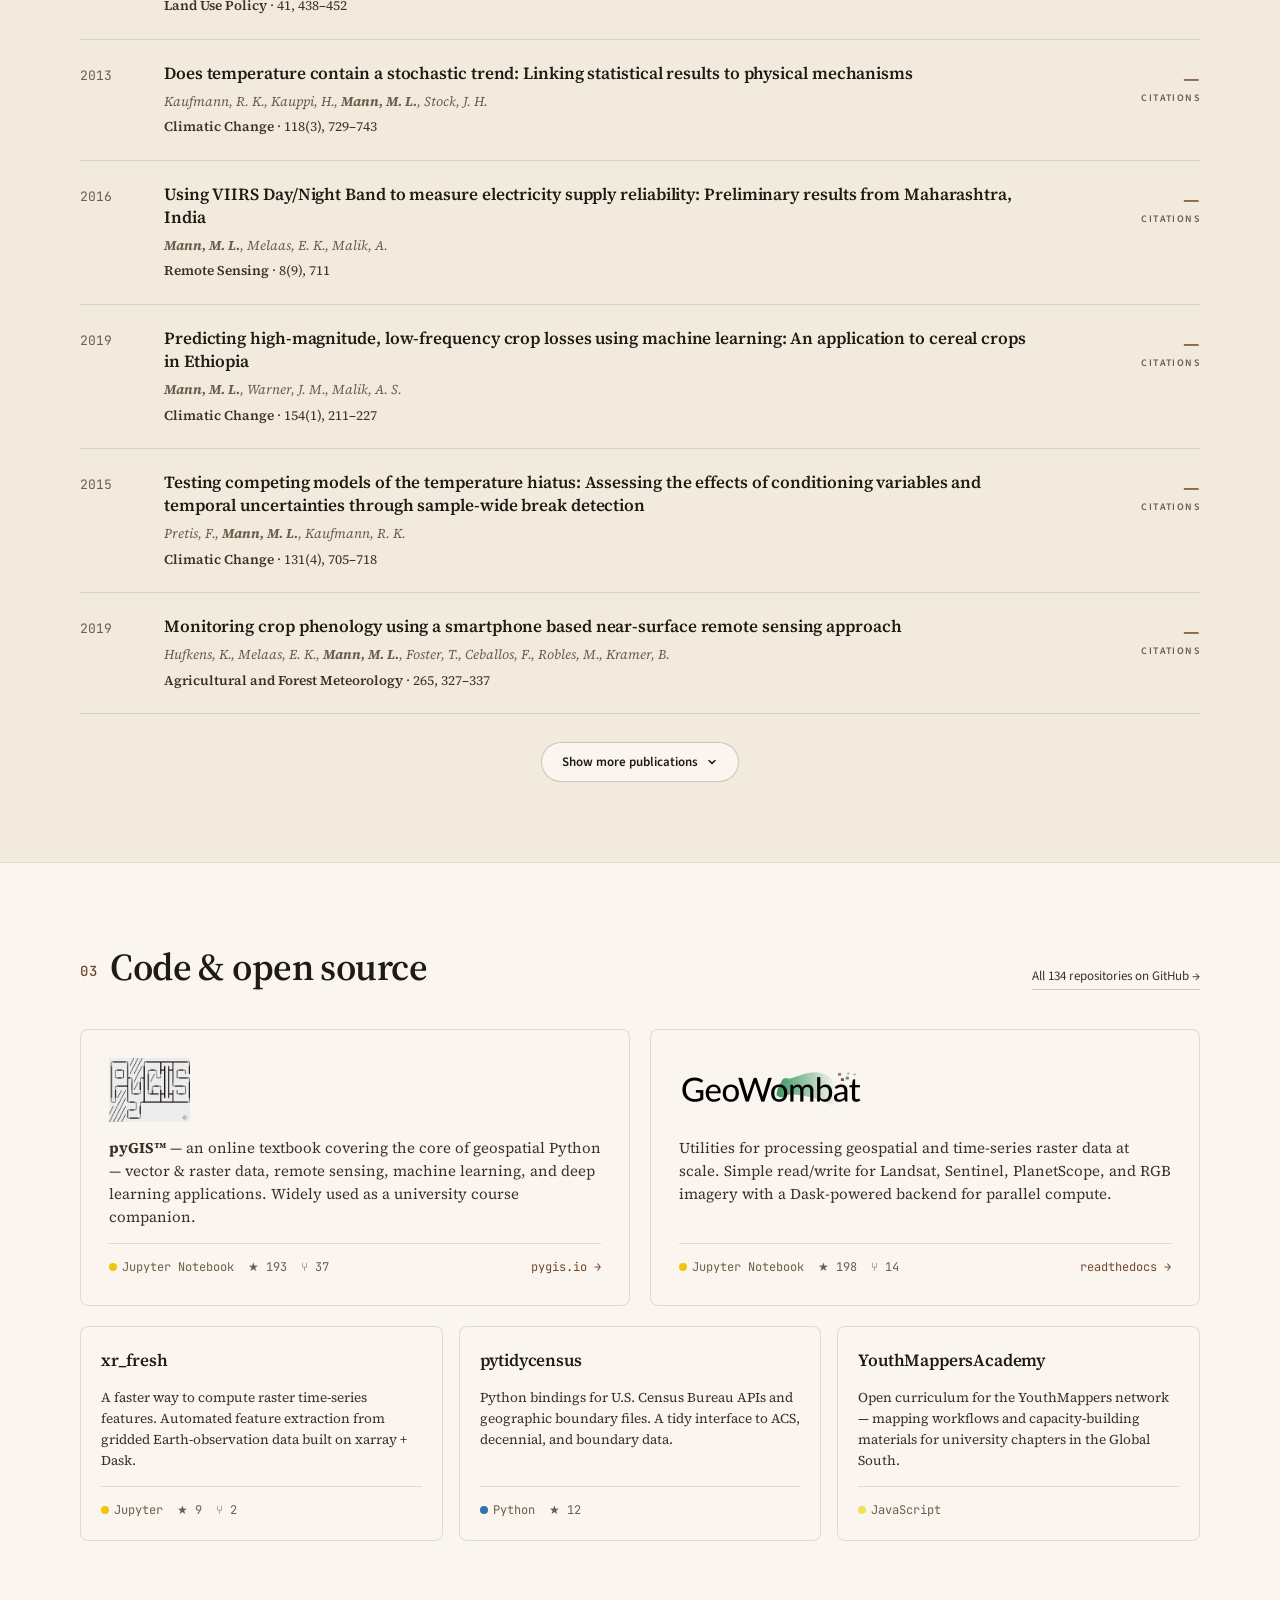
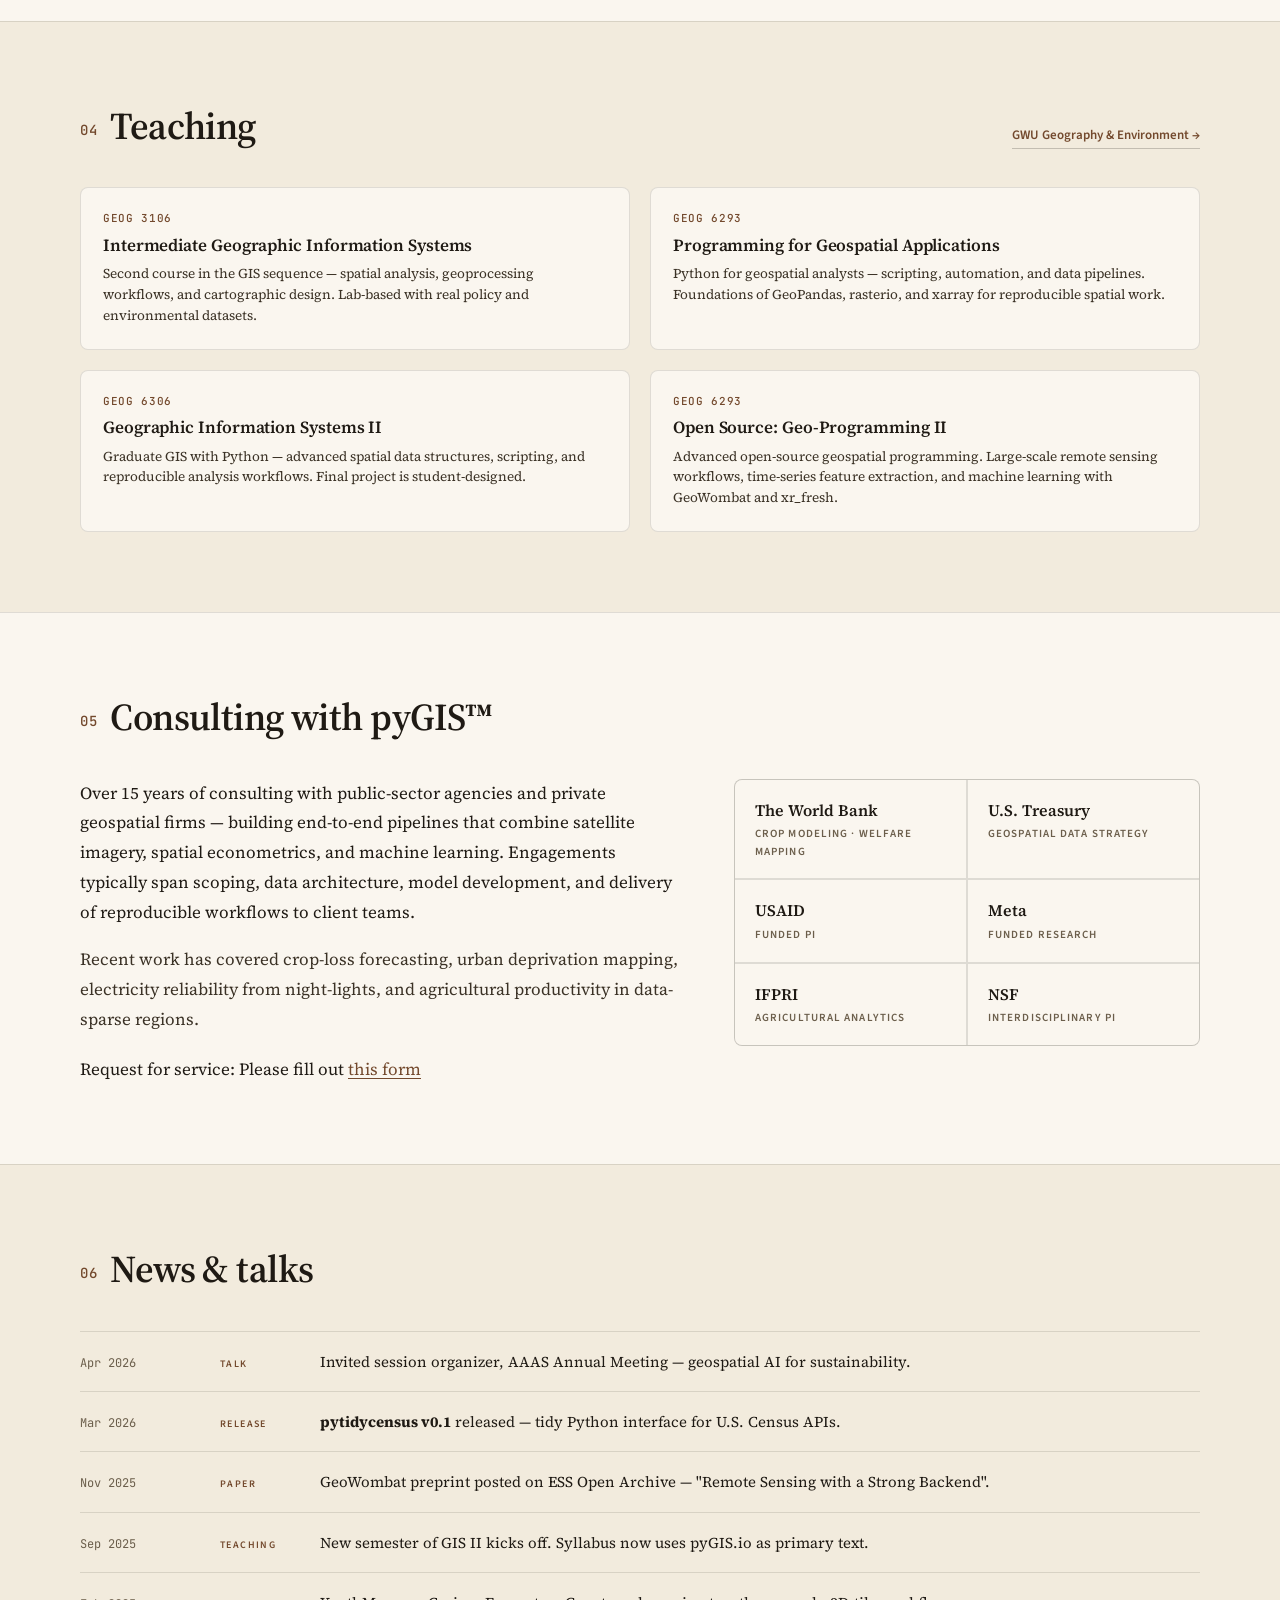
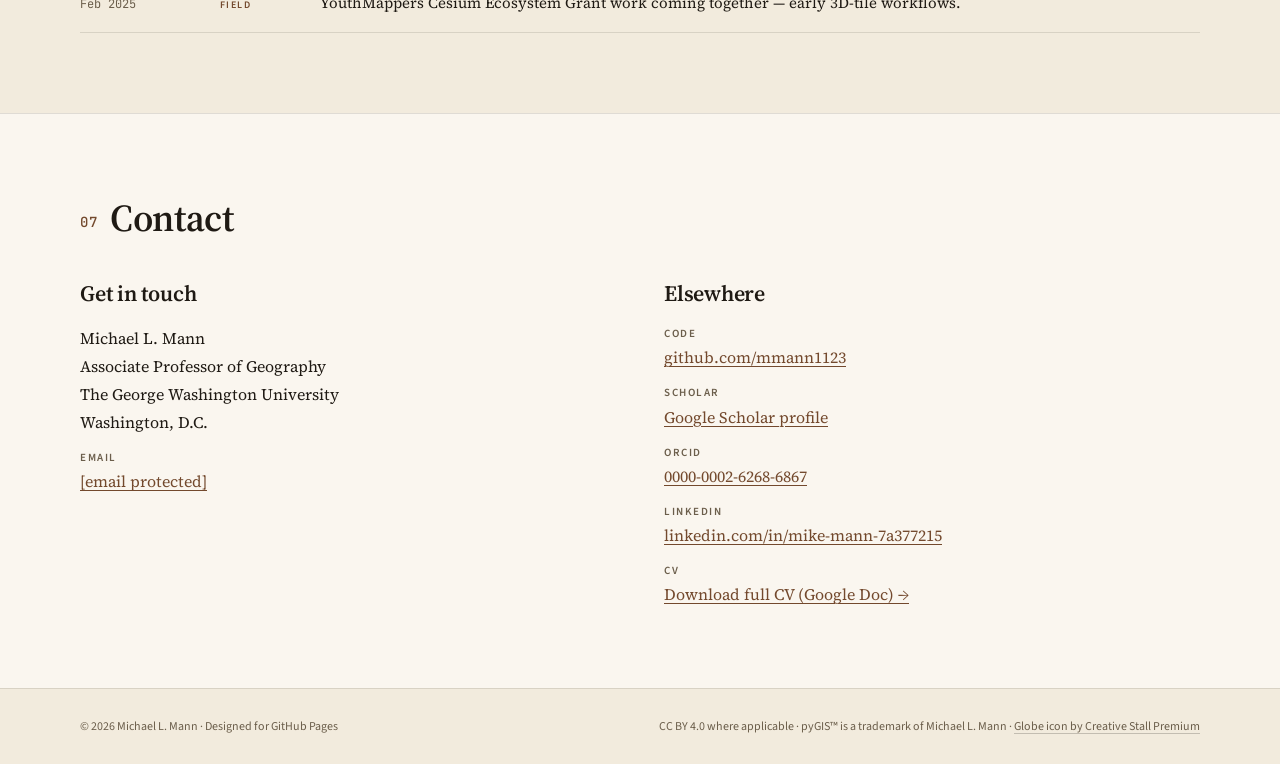
==== commit 0c0e1bcb: "add request form" ====
--- a/index.html
+++ b/index.html
@@ -839,7 +839,7 @@
       <div>
         <p style="font-family:var(--font-serif);font-size:17px;line-height:1.75;color:var(--ink);margin:0 0 18px;">Over 15 years of consulting with public-sector agencies and private geospatial firms — building end-to-end pipelines that combine satellite imagery, spatial econometrics, and machine learning. Engagements typically span scoping, data architecture, model development, and delivery of reproducible workflows to client teams.</p>
         <p style="font-family:var(--font-serif);font-size:17px;line-height:1.75;color:var(--ink-2);margin:0;">Recent work has covered crop-loss forecasting, urban deprivation mapping, electricity reliability from night-lights, and agricultural productivity in data-sparse regions.</p>
-        <p style="font-family:var(--font-serif);font-size:17px;line-height:1.75;color:var(--ink);margin:20px 0 0;">Request for service: Please email <a href="/cdn-cgi/l/email-protection#fc91919d9292cdcdcecfbc9b8b89d29f9391" style="color:var(--terracotta-600);"><span class="__cf_email__" data-cfemail="472a2a26292976767574072030326924282a">[email&#160;protected]</span></a></p>
+        <p style="font-family:var(--font-serif);font-size:17px;line-height:1.75;color:var(--ink);margin:20px 0 0;">Request for service: Please fill out <a href="https://forms.gle/6UqFj1uLYWRj77VN7">this form</a></p>
       </div>
       <div class="clients">
         <div class="client"><div class="org">The World Bank</div><div class="role">Crop modeling · Welfare mapping</div></div>
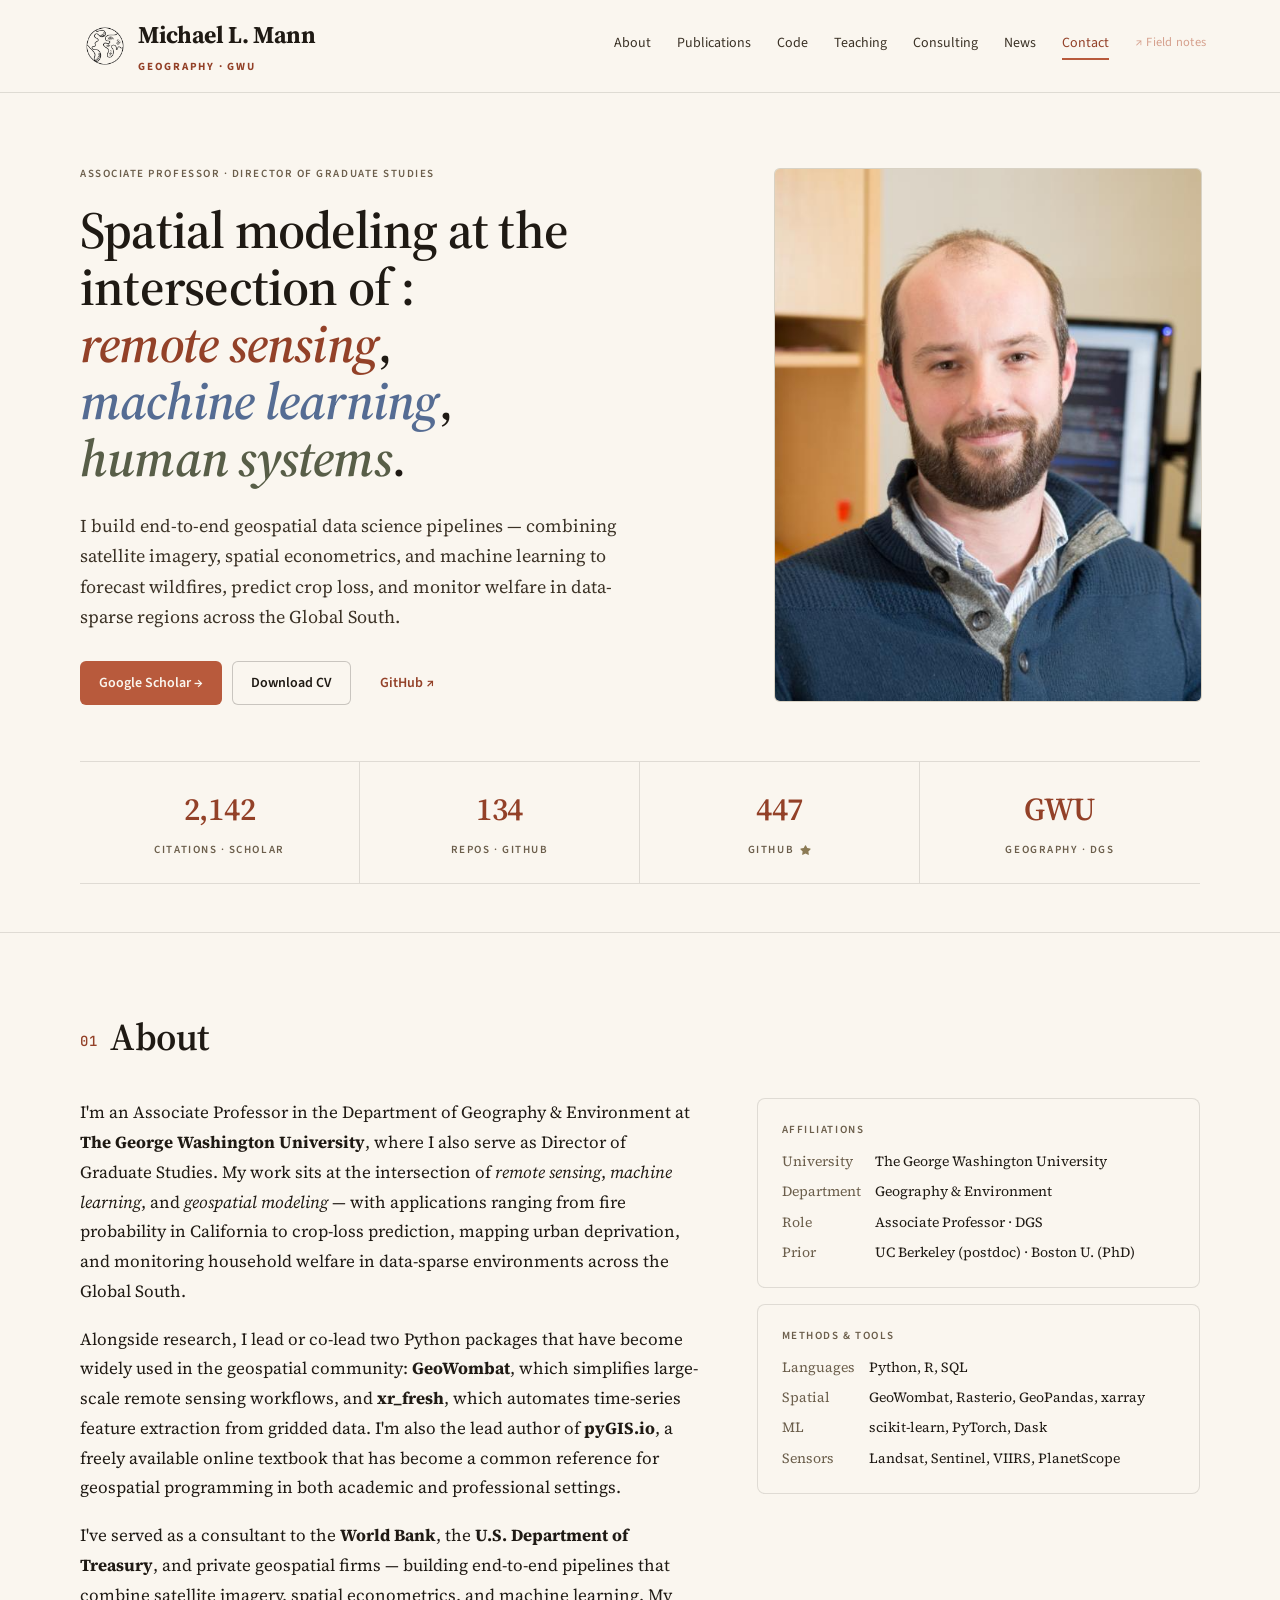
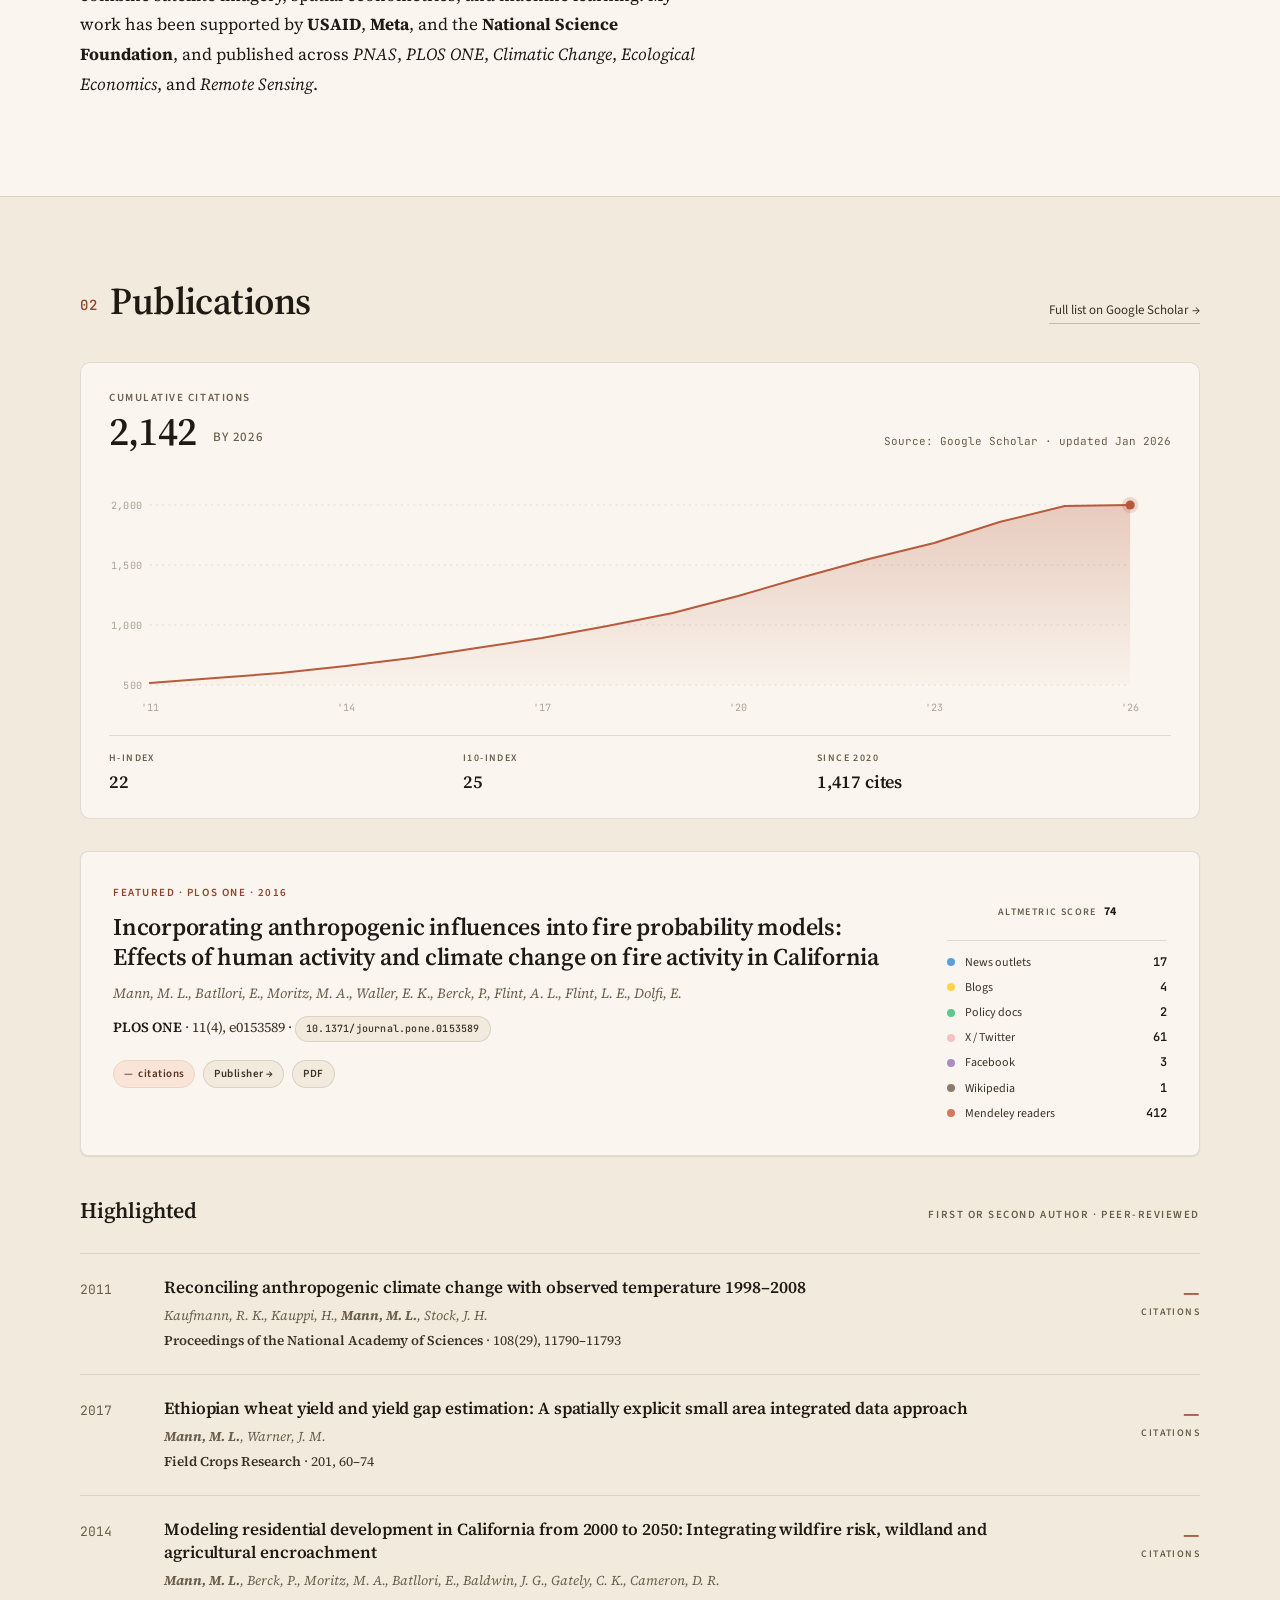
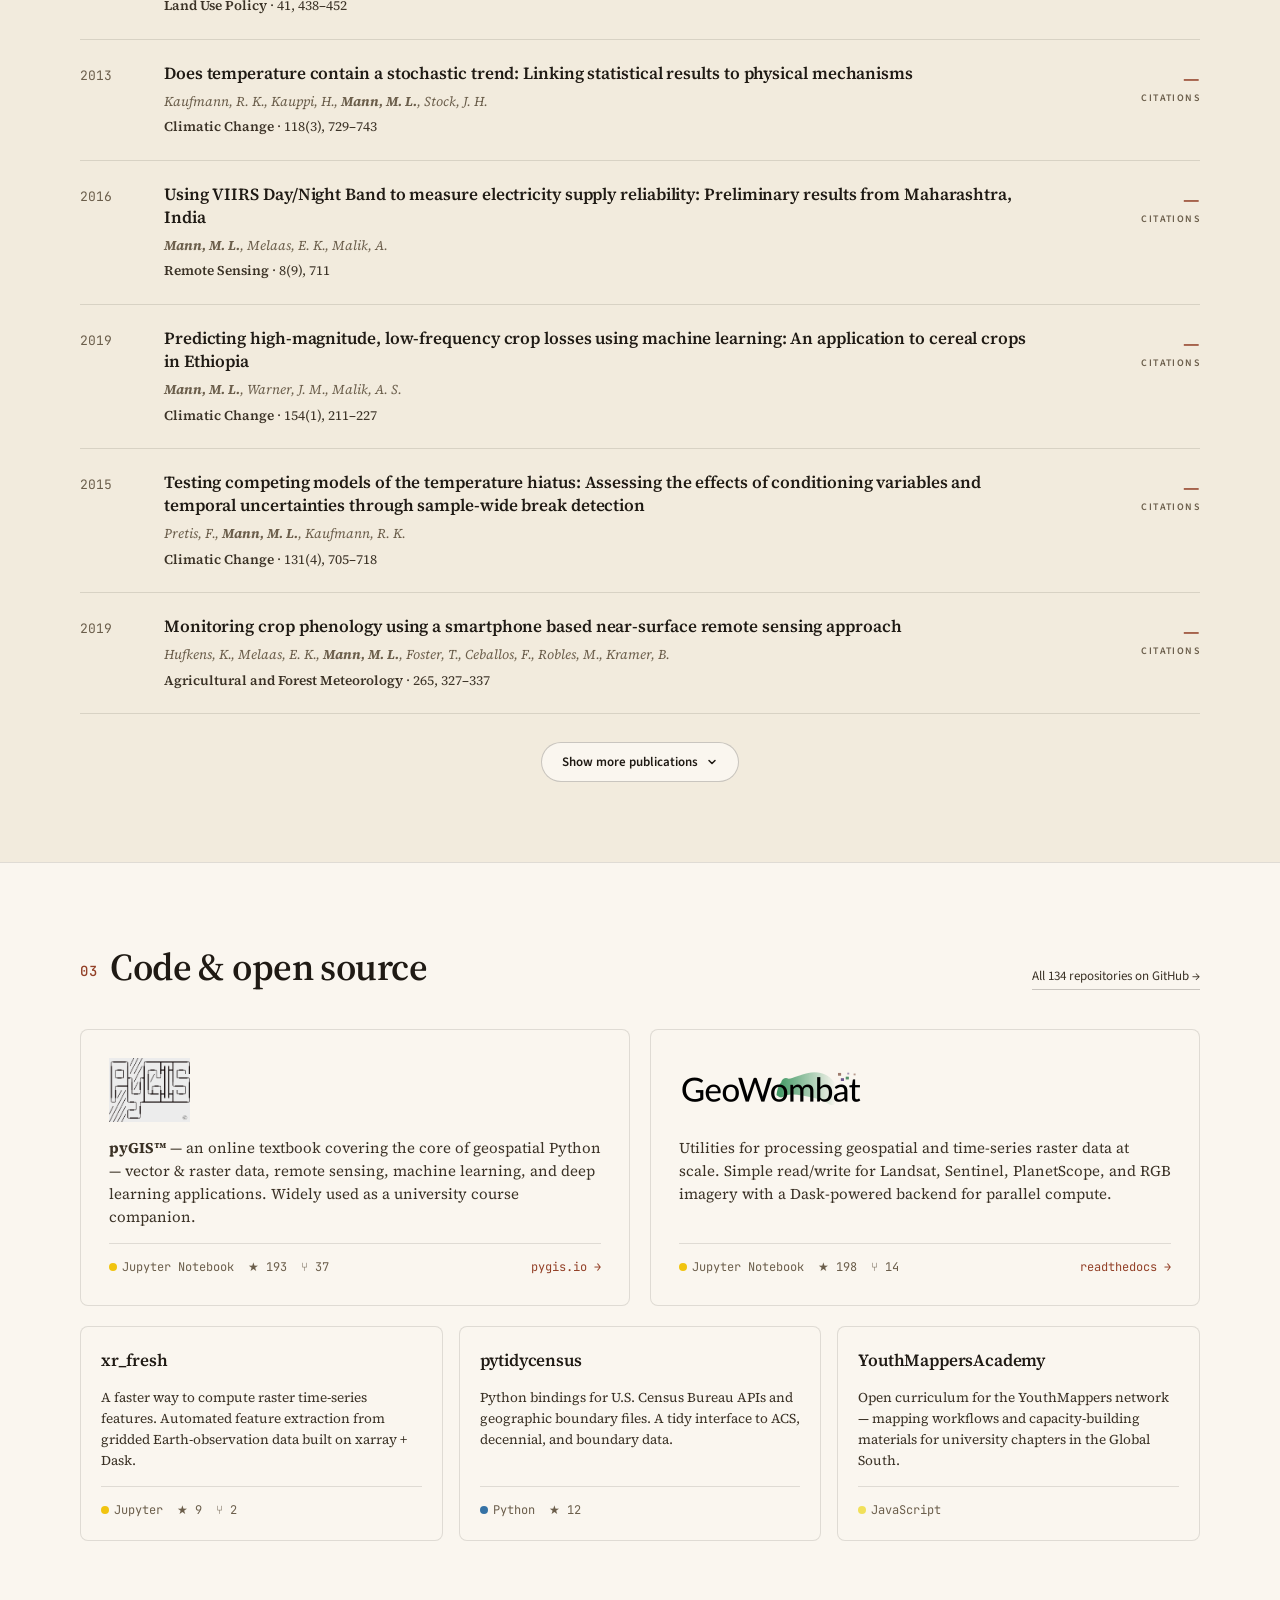
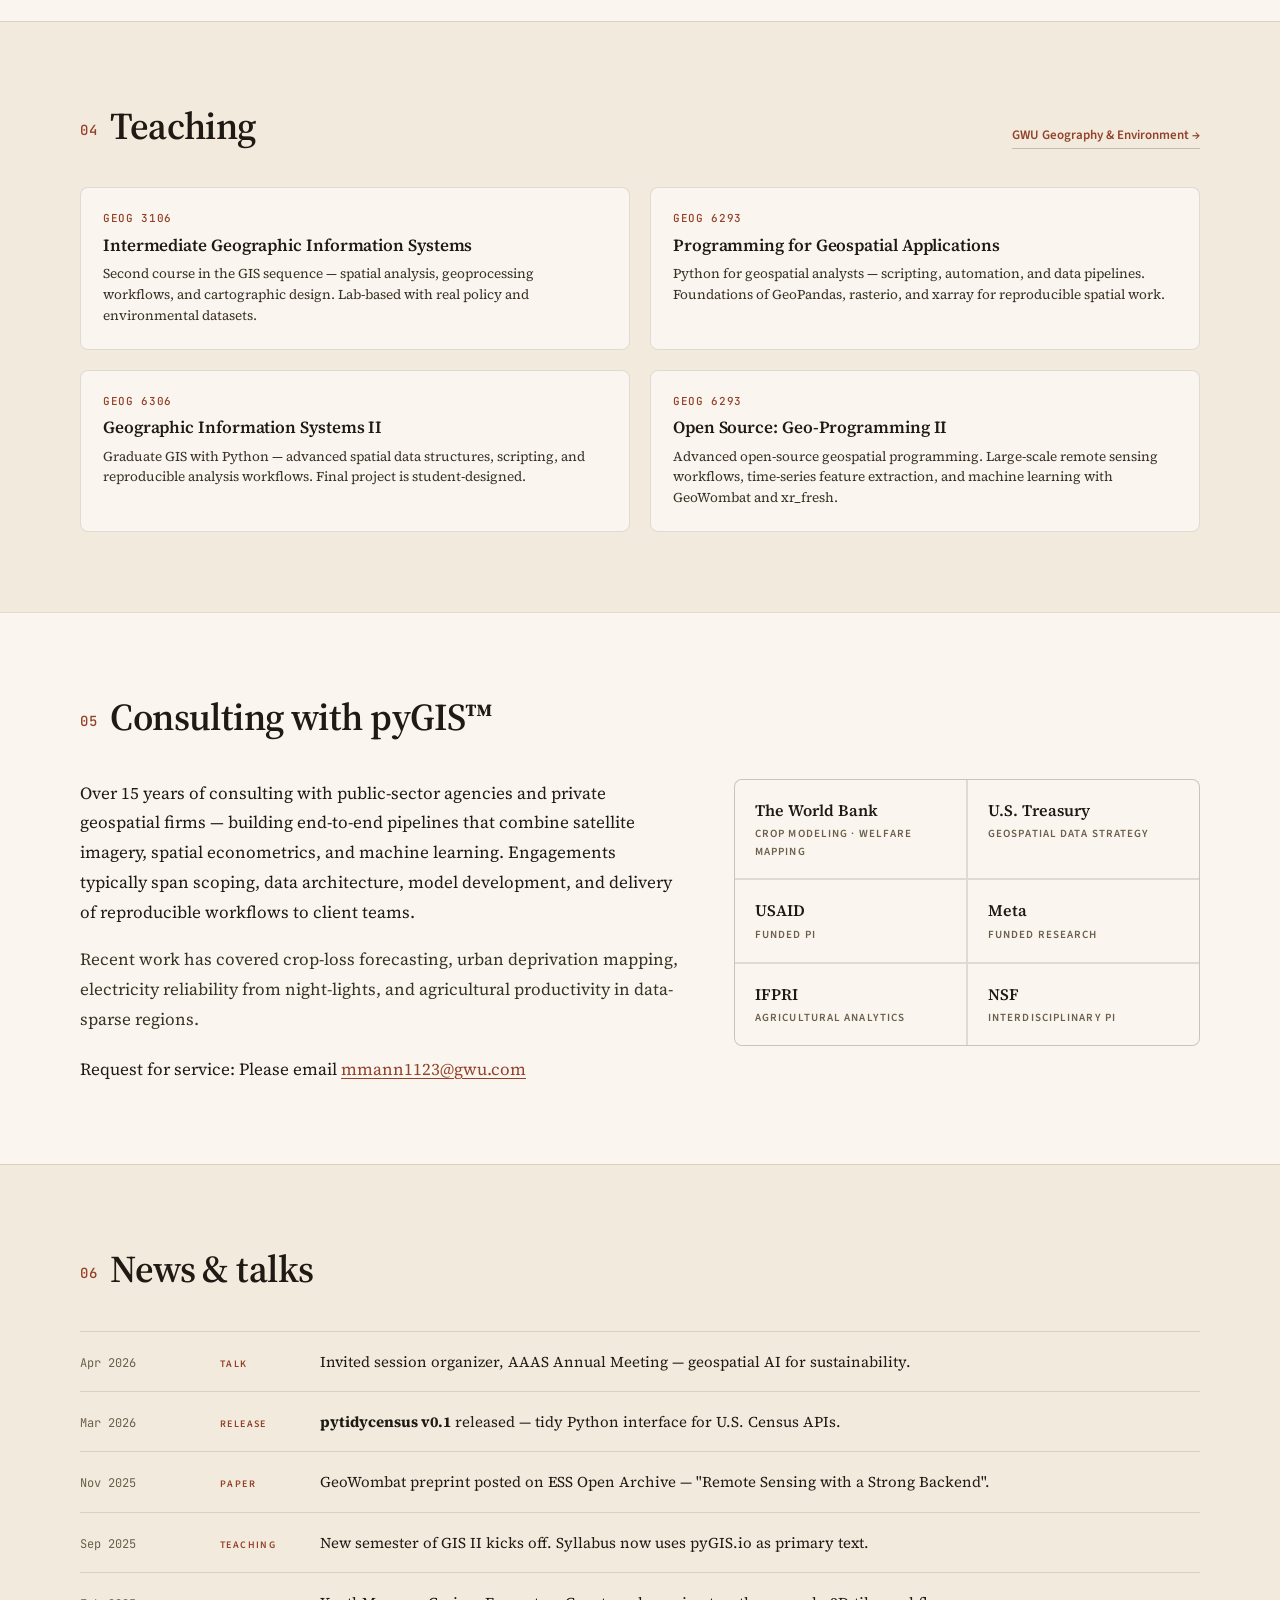
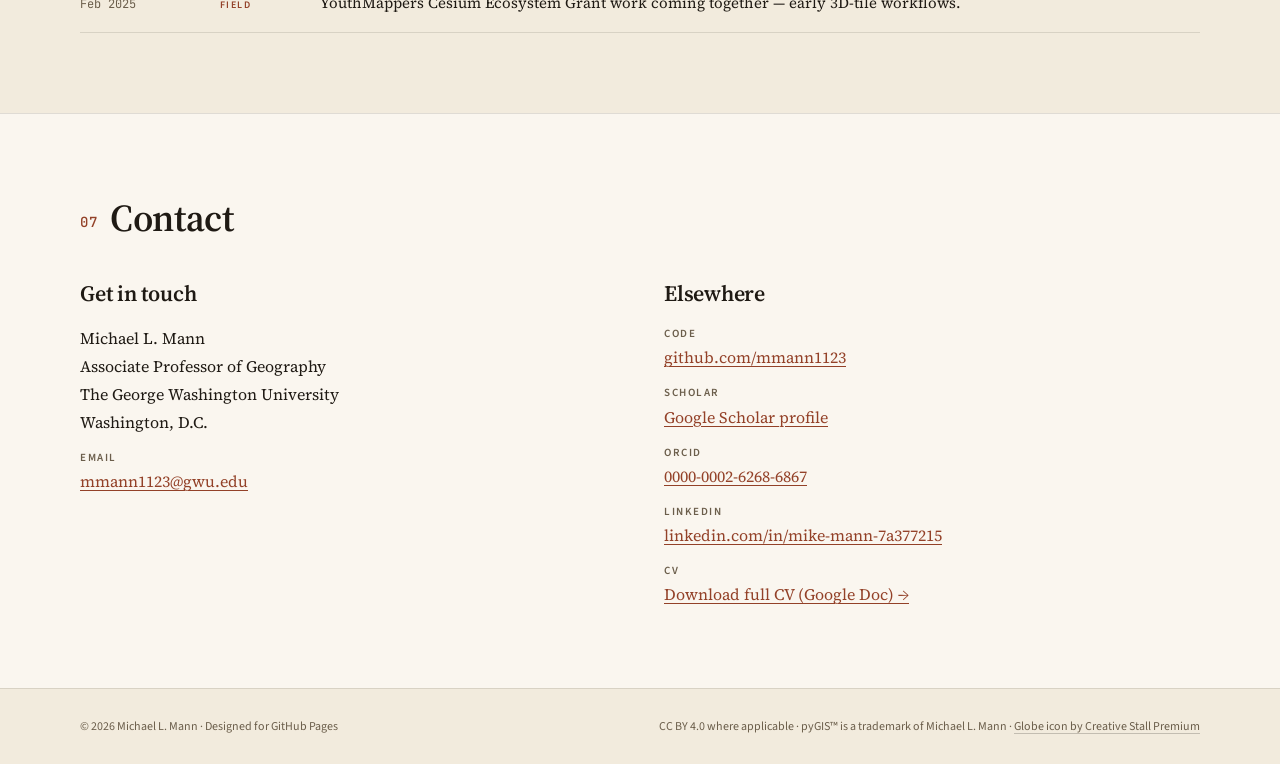
==== commit 6a7652b1: "game added" ====
--- a/index.html
+++ b/index.html
@@ -25,6 +25,10 @@
   nav.primary a { color: var(--ink-2); text-decoration: none; padding-bottom: 4px; border-bottom: 2px solid transparent; transition: color 160ms ease, border-color 160ms ease; }
   nav.primary a:hover { color: var(--brand); border-bottom-color: var(--brand); }
   nav.primary a.is-active { color: var(--terracotta-600); border-bottom-color: var(--terracotta-500); }
+
+  /* --- Easter egg menu link (subtle) --- */
+  .nav-easter { color: var(--terracotta-500) !important; opacity: 0.55; font-size: 12.5px !important; letter-spacing: 0.02em; }
+  .nav-easter:hover { opacity: 1; }
 
   /* --- Nav toggle (mobile burger) --- */
   .nav-toggle { display: none; background: transparent; border: 1px solid var(--border-2); border-radius: 6px; width: 40px; height: 40px; padding: 0; cursor: pointer; flex-direction: column; align-items: center; justify-content: center; gap: 5px; transition: background 140ms ease, border-color 140ms ease; }
@@ -348,7 +352,7 @@
 <header class="site">
   <div class="container inner">
     <a href="#top" class="brand" style="text-decoration:none;color:inherit;">
-      <img class="brand-globe" src="../assets/brand-globe.png?v=2" width="38" height="38" alt="" aria-hidden="true" title="Globe icon by Creative Stall Premium (Flaticon)" />
+      <img class="brand-globe" id="brand-globe" src="../assets/brand-globe.png?v=2" width="38" height="38" alt="" aria-hidden="true" title="Globe icon by Creative Stall Premium (Flaticon)" style="cursor:pointer;" />
       <span>
         Michael L. Mann
         <small>Geography · GWU</small>
@@ -367,6 +371,7 @@
       <a href="#consulting">Consulting</a>
       <a href="#news">News</a>
       <a href="#contact">Contact</a>
+      <a href="#" id="nav-easter" class="nav-easter" aria-label="Hidden field notes">↗ Field notes</a>
     </nav>
   </div>
 </header>
@@ -839,7 +844,7 @@
       <div>
         <p style="font-family:var(--font-serif);font-size:17px;line-height:1.75;color:var(--ink);margin:0 0 18px;">Over 15 years of consulting with public-sector agencies and private geospatial firms — building end-to-end pipelines that combine satellite imagery, spatial econometrics, and machine learning. Engagements typically span scoping, data architecture, model development, and delivery of reproducible workflows to client teams.</p>
         <p style="font-family:var(--font-serif);font-size:17px;line-height:1.75;color:var(--ink-2);margin:0;">Recent work has covered crop-loss forecasting, urban deprivation mapping, electricity reliability from night-lights, and agricultural productivity in data-sparse regions.</p>
-        <p style="font-family:var(--font-serif);font-size:17px;line-height:1.75;color:var(--ink);margin:20px 0 0;">Request for service: Please fill out <a href="https://forms.gle/6UqFj1uLYWRj77VN7">this form</a></p>
+        <p style="font-family:var(--font-serif);font-size:17px;line-height:1.75;color:var(--ink);margin:20px 0 0;">Request for service: Please email <a href="mailto:mmann1123@gwu.com" style="color:var(--terracotta-600);">mmann1123@gwu.com</a></p>
       </div>
       <div class="clients">
         <div class="client"><div class="org">The World Bank</div><div class="role">Crop modeling · Welfare mapping</div></div>
@@ -904,7 +909,7 @@
           <div>The George Washington University</div>
           <div>Washington, D.C.</div>
           <span class="lab">Email</span>
-          <div><a href="/cdn-cgi/l/email-protection#563b3b373838676764651631212378333223"><span class="__cf_email__" data-cfemail="375a5a565959060605047750404219525342">[email&#160;protected]</span></a></div>
+          <div><a href="mailto:mmann1123@gwu.edu">mmann1123@gwu.edu</a></div>
         </div>
       </div>
       <div>
@@ -934,7 +939,7 @@
 </footer>
 
 <!-- Altmetric badges script — renders .altmetric-embed divs in-place -->
-<script data-cfasync="false" src="/cdn-cgi/scripts/5c5dd728/cloudflare-static/email-decode.min.js"></script><script async src="https://d1bxh8uas1mnw7.cloudfront.net/assets/embed.js"></script>
+<script async src="https://d1bxh8uas1mnw7.cloudfront.net/assets/embed.js"></script>
 
 <!-- Live GitHub stats: total repos + total stars across mmann1123 + jgrss/geowombat -->
 <script>
@@ -994,7 +999,7 @@
 <!-- Tweakable defaults (edit-mode protocol) -->
 <script>
 const TWEAK_DEFAULTS = /*EDITMODE-BEGIN*/{
-  "accentColor": "terracotta",
+  "accentColor": "clay",
   "smoothScroll": true,
   "scrollSpeed": "normal",
   "serifHeadings": true,
@@ -1211,5 +1216,26 @@
 })();
 </script>
 
+<script src="pacman.js?v=16"></script>
+<script>
+(function(){
+  function openGame(e) {
+    if (e) { e.preventDefault(); e.stopPropagation(); }
+    if (window.GeoPac) window.GeoPac.open();
+    // close mobile nav if open
+    var hdr = document.querySelector('header.site');
+    var tog = document.querySelector('.nav-toggle');
+    if (hdr && hdr.classList.contains('is-open')) {
+      hdr.classList.remove('is-open');
+      if (tog) tog.setAttribute('aria-expanded','false');
+    }
+  }
+  var globe = document.getElementById('brand-globe');
+  if (globe) globe.addEventListener('click', openGame);
+  var easter = document.getElementById('nav-easter');
+  if (easter) easter.addEventListener('click', openGame);
+})();
+</script>
+
 </body>
 </html>
